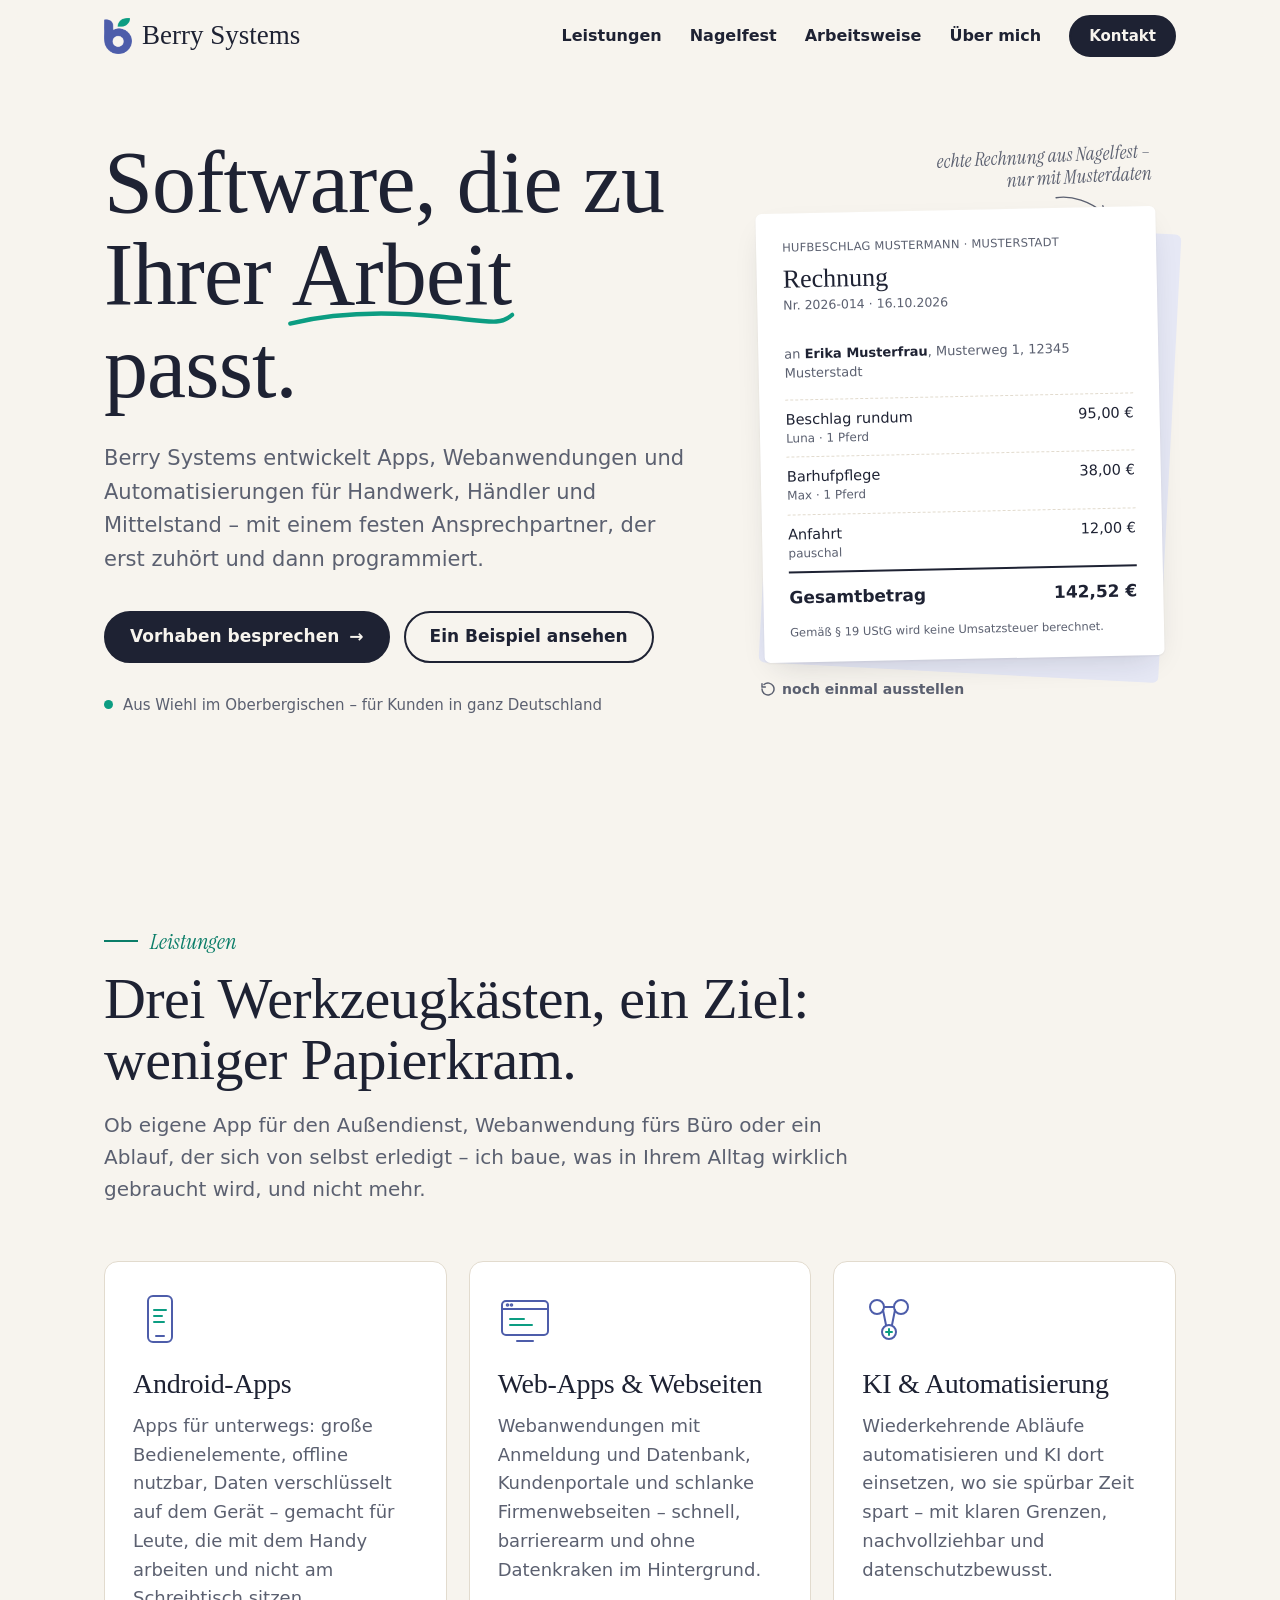
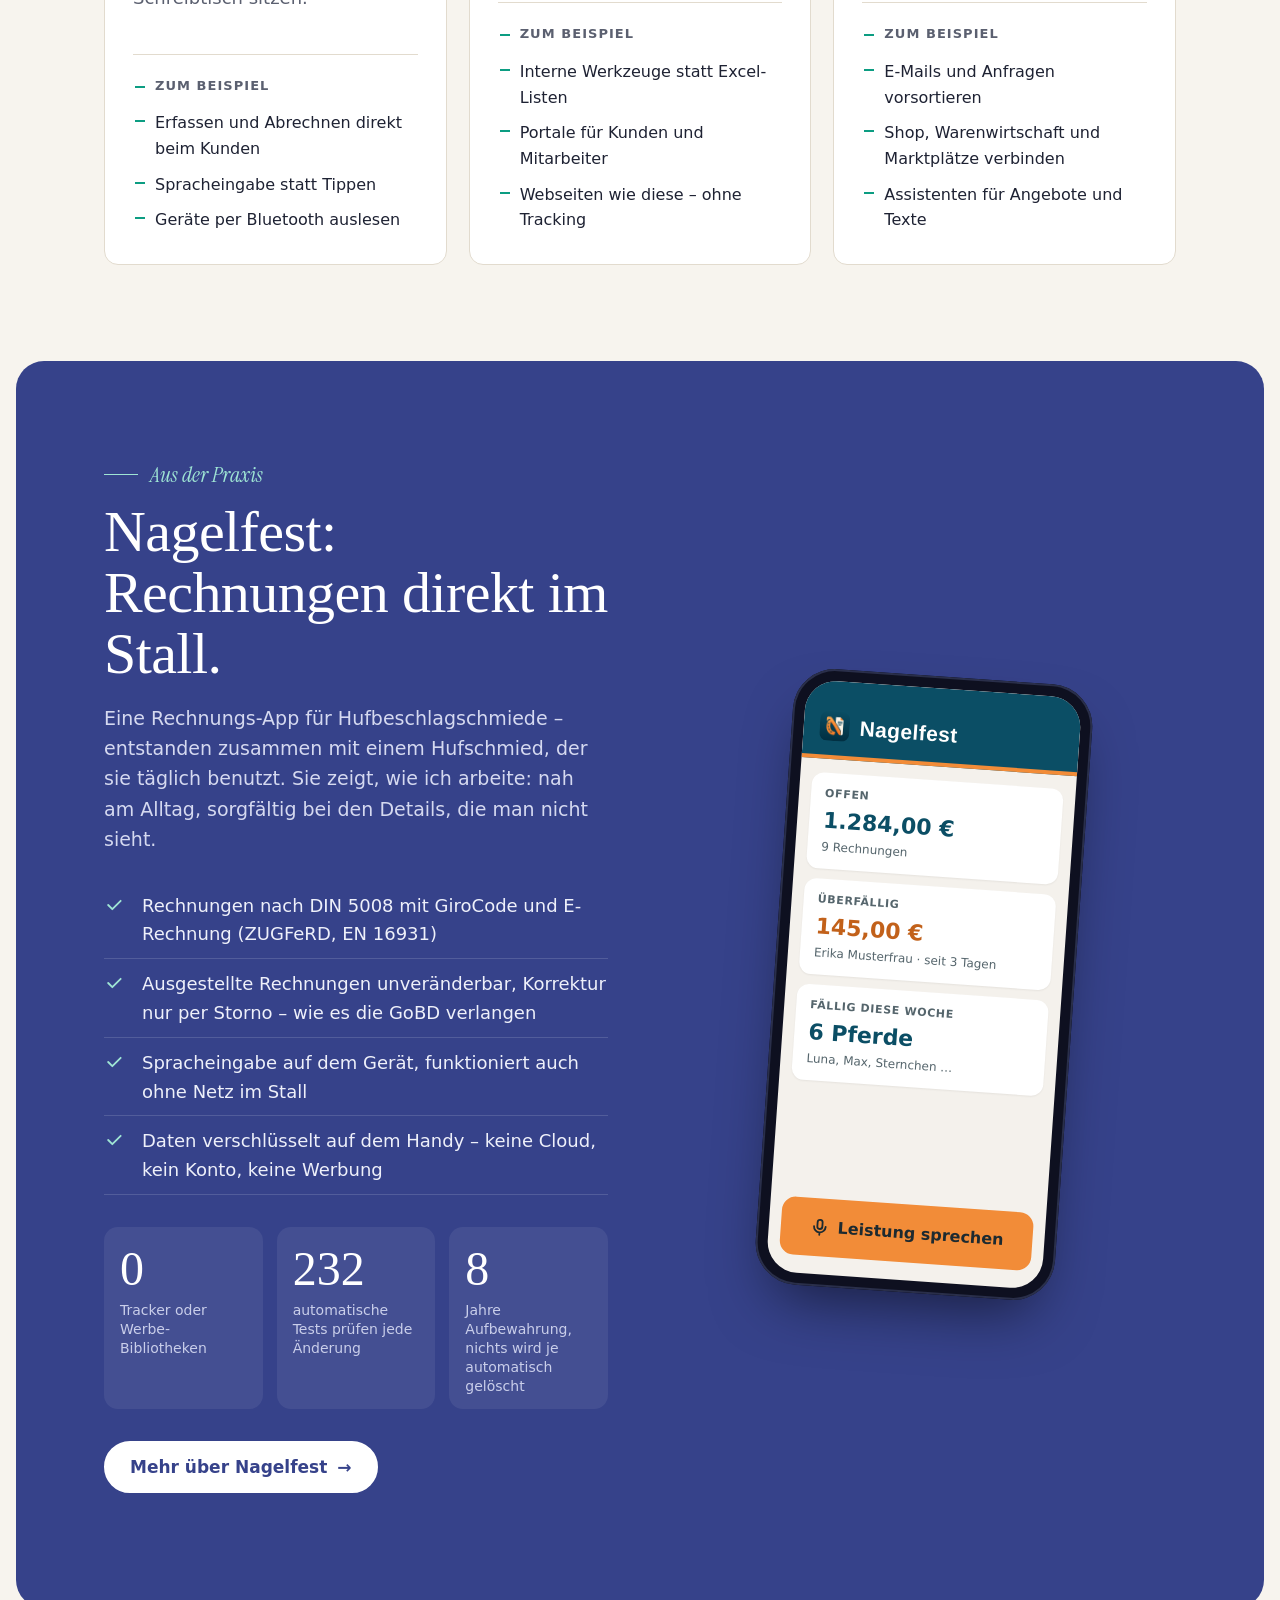
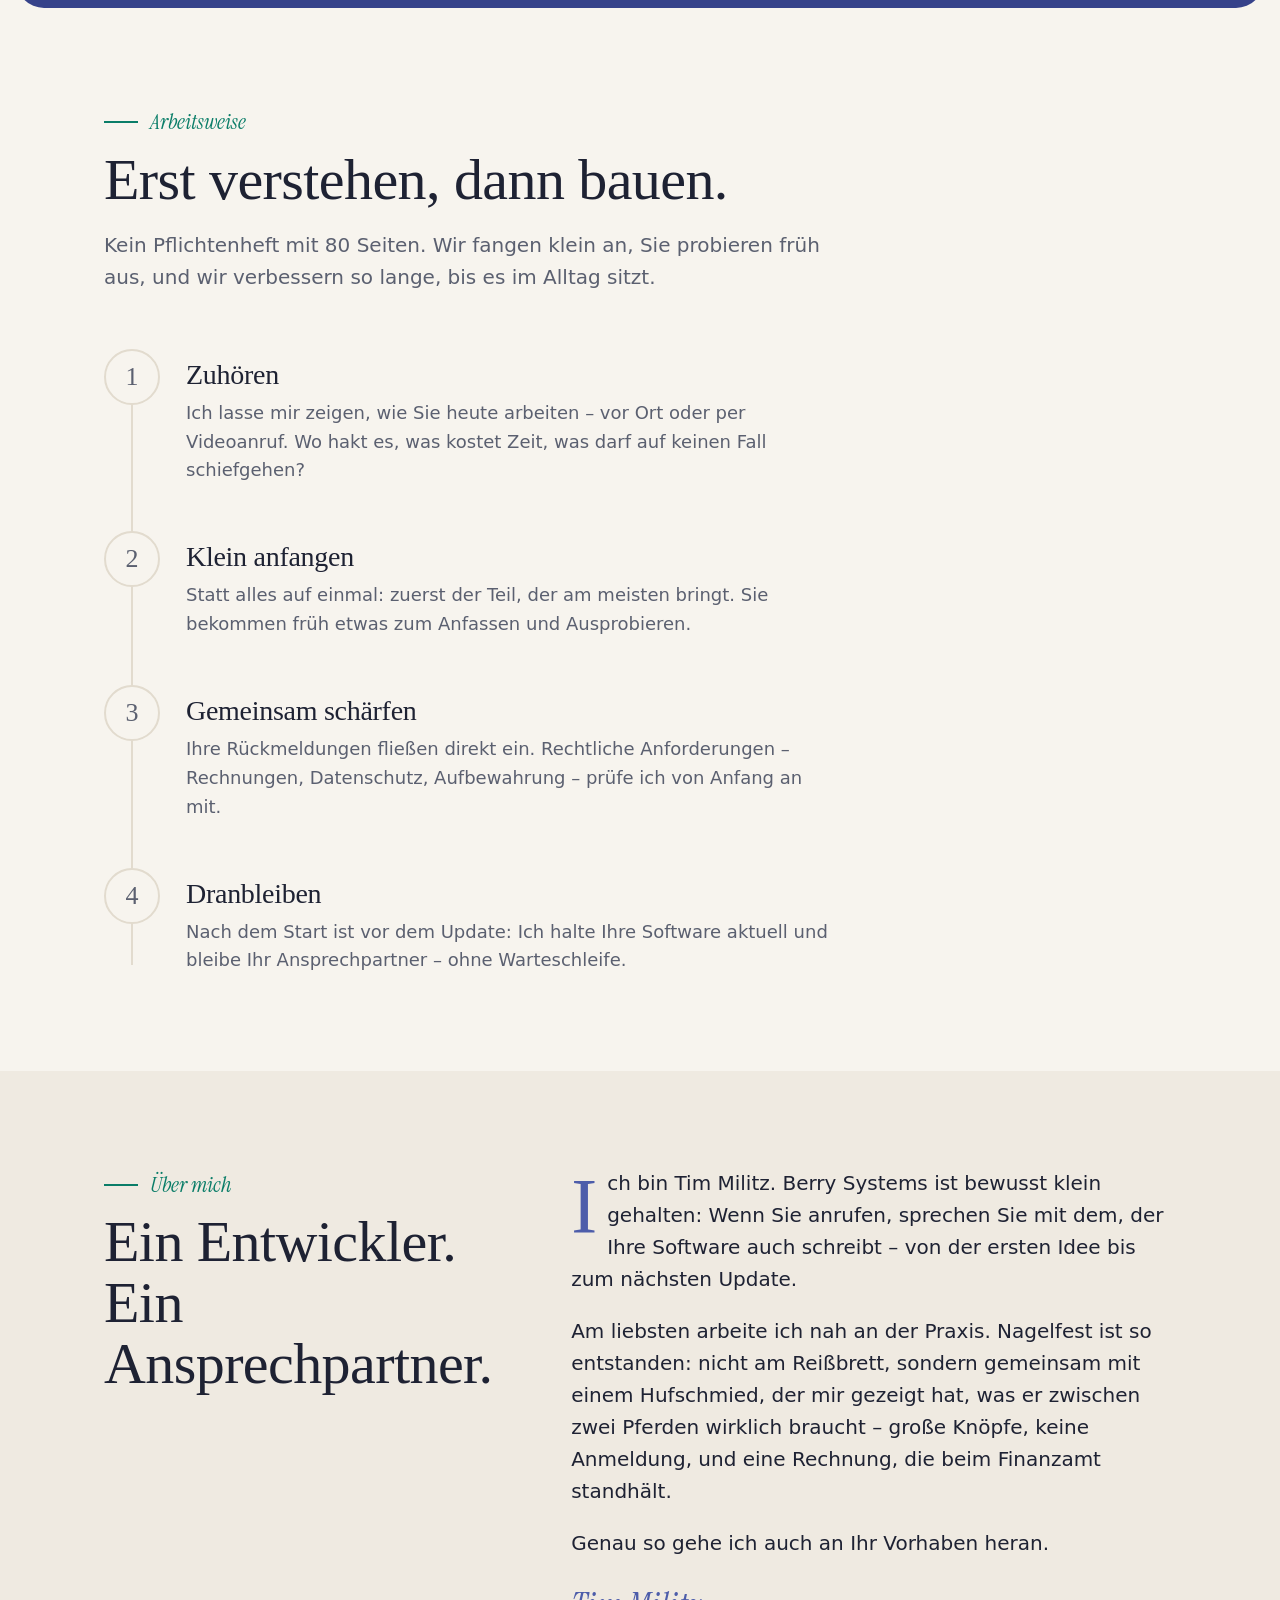
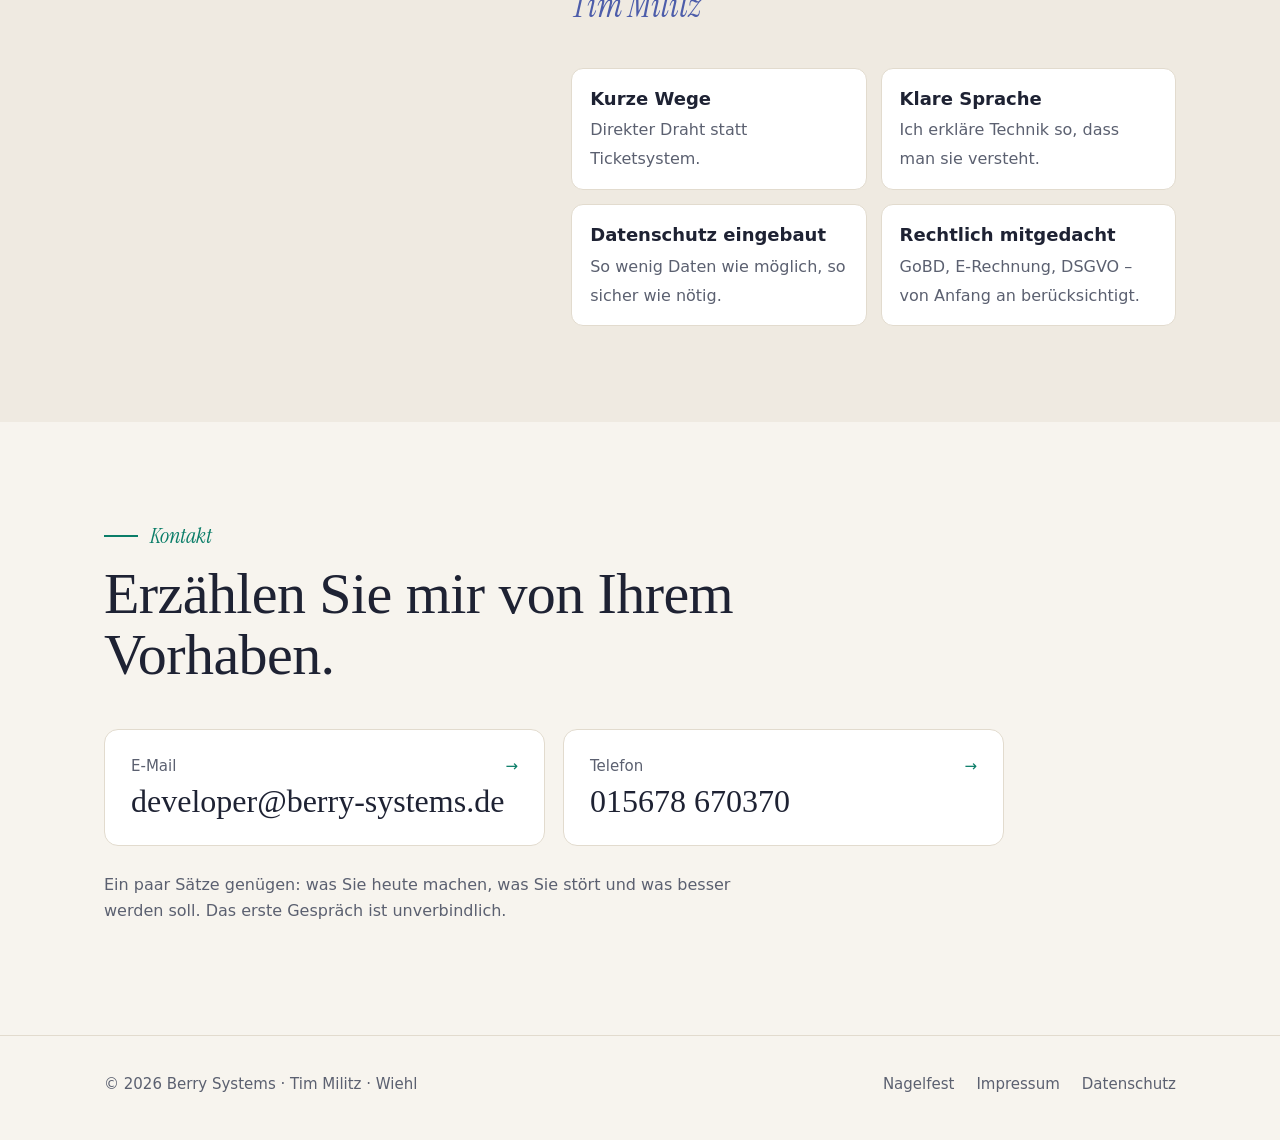
==== index.html @ e69ca5c5 "Webauftritt Berry Systems mit Nagelfest-Seite, Impressum und Datenschutz Co-Authored-By: Claude Opus" ====
<!doctype html>
<html lang="de" class="no-js">
<head>
<meta charset="utf-8">
<meta name="viewport" content="width=device-width, initial-scale=1">
<title>Berry Systems – Software, die zu Ihrer Arbeit passt</title>
<meta name="description" content="Berry Systems entwickelt Android-Apps, Webanwendungen und Automatisierungen für Handwerk, Händler und Mittelstand. Persönlich, praxisnah, aus Wiehl – deutschlandweit.">
<meta name="theme-color" content="#F7F4EE" media="(prefers-color-scheme: light)">
<meta name="theme-color" content="#14161F" media="(prefers-color-scheme: dark)">
<link rel="icon" href="img/berry-systems-logo.png">
<link rel="stylesheet" href="css/site.css">
<script>document.documentElement.classList.remove("no-js")</script>
</head>
<body>

<header class="site-head" id="top">
  <div class="wrap">
    <a class="brand" href="./" aria-label="Berry Systems – Startseite">
      <img src="img/berry-b-180.png" alt="" width="28" height="36">
      <span>Berry Systems</span>
    </a>
    <button class="menu-toggle" aria-expanded="false" aria-controls="menu" aria-label="Menü öffnen">
      <svg viewBox="0 0 24 24" fill="none" stroke="currentColor" stroke-width="2" stroke-linecap="round"><path d="M4 7h16M4 12h16M4 17h10"/></svg>
    </button>
    <nav class="menu" id="menu">
      <a href="#leistungen">Leistungen</a>
      <a href="#nagelfest">Nagelfest</a>
      <a href="#arbeitsweise">Arbeitsweise</a>
      <a href="#ueber-mich">Über mich</a>
      <a class="btn small" href="#kontakt">Kontakt</a>
    </nav>
  </div>
</header>

<main>

  <!-- Einstieg -->
  <section class="hero">
    <div class="wrap">
      <div>
        <h1>Software, die zu Ihrer
          <span class="scribble">Arbeit<svg viewBox="0 0 300 30" preserveAspectRatio="none" aria-hidden="true"><path d="M4 20 C 60 8, 130 6, 200 12 S 280 22, 296 10"/></svg></span>
          passt.</h1>
        <p class="lead">Berry Systems entwickelt Apps, Webanwendungen und Automatisierungen für Handwerk, Händler und
          Mittelstand – mit einem festen Ansprechpartner, der erst zuhört und dann programmiert.</p>
        <div class="actions">
          <a class="btn" href="#kontakt">Vorhaben besprechen <span class="arrow" aria-hidden="true">→</span></a>
          <a class="btn ghost" href="#nagelfest">Ein Beispiel ansehen</a>
        </div>
        <p class="where"><span class="dot" aria-hidden="true"></span>Aus Wiehl im Oberbergischen – für Kunden in ganz Deutschland</p>
      </div>

      <div class="paper-stack" aria-label="Beispiel: eine Rechnung aus der App Nagelfest mit Musterdaten">
        <div class="margin-note" aria-hidden="true">
          echte Rechnung aus Nagelfest – nur mit Musterdaten
          <svg viewBox="0 0 70 36"><path d="M4 6 C 22 4, 44 12, 60 28 M60 28 l-10 -1 M60 28 l-2 -10"/></svg>
        </div>
        <div class="stamp" id="stamp">ausgestellt</div>
        <div class="invoice" id="invoice">
          <div class="top">
            <div>
              <div class="from">HUFBESCHLAG MUSTERMANN · MUSTERSTADT</div>
              <div class="title" style="margin-top:10px">Rechnung</div>
              <div class="no">Nr. 2026-014 · 16.10.2026</div>
            </div>
            <svg class="qr" id="qr" viewBox="0 0 25 25" aria-hidden="true"></svg>
          </div>
          <div class="to">an <strong>Erika Musterfrau</strong>, Musterweg 1, 12345 Musterstadt</div>
          <div class="row pending"><span>Beschlag rundum<small>Luna · 1 Pferd</small></span><span>95,00 €</span></div>
          <div class="row pending"><span>Barhufpflege<small>Max · 1 Pferd</small></span><span>38,00 €</span></div>
          <div class="row pending"><span>Anfahrt<small>pauschal</small></span><span>12,00 €</span></div>
          <div class="sum"><span>Gesamtbetrag</span><span id="sum">0,00 €</span></div>
          <div class="note">Gemäß § 19 UStG wird keine Umsatzsteuer berechnet.</div>
        </div>
        <button class="replay" id="replay" type="button">
          <svg width="16" height="16" viewBox="0 0 24 24" fill="none" stroke="currentColor" stroke-width="2.2" stroke-linecap="round"><path d="M3 12a9 9 0 1 0 3-6.7M3 4v5h5"/></svg>
          noch einmal ausstellen
        </button>
      </div>
    </div>
  </section>

  <!-- Leistungen -->
  <section id="leistungen">
    <div class="wrap">
      <div class="section-head reveal">
        <div class="kicker">Leistungen</div>
        <h2>Drei Werkzeugkästen, ein Ziel: weniger Papierkram.</h2>
        <p>Ob eigene App für den Außendienst, Webanwendung fürs Büro oder ein Ablauf, der sich von selbst erledigt –
          ich baue, was in Ihrem Alltag wirklich gebraucht wird, und nicht mehr.</p>
      </div>

      <div class="services">
        <article class="service reveal">
          <svg class="ico" viewBox="0 0 54 54" aria-hidden="true">
            <rect x="15" y="4" width="24" height="46" rx="5"/><line x1="23" y1="44" x2="31" y2="44"/>
            <path class="accent" d="M21 18h12M21 24h8M21 30h10"/>
          </svg>
          <h3>Android-Apps</h3>
          <p>Apps für unterwegs: große Bedienelemente, offline nutzbar, Daten verschlüsselt auf dem Gerät –
            gemacht für Leute, die mit dem Handy arbeiten und nicht am Schreibtisch sitzen.</p>
          <ul>
            <li class="for">Zum Beispiel</li>
            <li>Erfassen und Abrechnen direkt beim Kunden</li>
            <li>Spracheingabe statt Tippen</li>
            <li>Geräte per Bluetooth auslesen</li>
          </ul>
        </article>

        <article class="service reveal d1">
          <svg class="ico" viewBox="0 0 54 54" aria-hidden="true">
            <rect x="4" y="9" width="46" height="34" rx="4"/><line x1="4" y1="17" x2="50" y2="17"/>
            <circle cx="9.5" cy="13" r=".8"/><circle cx="13.5" cy="13" r=".8"/>
            <path class="accent" d="M12 27h14M12 33h22"/><path d="M19 49h16"/>
          </svg>
          <h3>Web-Apps &amp; Webseiten</h3>
          <p>Webanwendungen mit Anmeldung und Datenbank, Kundenportale und schlanke Firmenwebseiten – schnell,
            barrierearm und ohne Datenkraken im Hintergrund.</p>
          <ul>
            <li class="for">Zum Beispiel</li>
            <li>Interne Werkzeuge statt Excel-Listen</li>
            <li>Portale für Kunden und Mitarbeiter</li>
            <li>Webseiten wie diese – ohne Tracking</li>
          </ul>
        </article>

        <article class="service reveal d2">
          <svg class="ico" viewBox="0 0 54 54" aria-hidden="true">
            <circle cx="15" cy="15" r="7"/><circle cx="39" cy="15" r="7"/><circle cx="27" cy="40" r="7"/>
            <path d="M21 18l3 15M33 18l-3 15M22 15h10"/>
            <path class="accent" d="M24 40h6M27 37v6"/>
          </svg>
          <h3>KI &amp; Automatisierung</h3>
          <p>Wiederkehrende Abläufe automatisieren und KI dort einsetzen, wo sie spürbar Zeit spart – mit klaren
            Grenzen, nachvollziehbar und datenschutzbewusst.</p>
          <ul>
            <li class="for">Zum Beispiel</li>
            <li>E-Mails und Anfragen vorsortieren</li>
            <li>Shop, Warenwirtschaft und Marktplätze verbinden</li>
            <li>Assistenten für Angebote und Texte</li>
          </ul>
        </article>
      </div>
    </div>
  </section>

  <!-- Referenz -->
  <section class="reference" id="nagelfest">
    <div class="wrap">
      <div class="reveal">
        <div class="kicker">Aus der Praxis</div>
        <h2>Nagelfest: Rechnungen direkt im Stall.</h2>
        <p>Eine Rechnungs-App für Hufbeschlagschmiede – entstanden zusammen mit einem Hufschmied, der sie täglich
          benutzt. Sie zeigt, wie ich arbeite: nah am Alltag, sorgfältig bei den Details, die man nicht sieht.</p>
        <ul class="facts">
          <li><svg viewBox="0 0 24 24"><path d="M5 12l5 5L20 7"/></svg><span>Rechnungen nach DIN 5008 mit GiroCode und E-Rechnung (ZUGFeRD, EN 16931)</span></li>
          <li><svg viewBox="0 0 24 24"><path d="M5 12l5 5L20 7"/></svg><span>Ausgestellte Rechnungen unveränderbar, Korrektur nur per Storno – wie es die GoBD verlangen</span></li>
          <li><svg viewBox="0 0 24 24"><path d="M5 12l5 5L20 7"/></svg><span>Spracheingabe auf dem Gerät, funktioniert auch ohne Netz im Stall</span></li>
          <li><svg viewBox="0 0 24 24"><path d="M5 12l5 5L20 7"/></svg><span>Daten verschlüsselt auf dem Handy – keine Cloud, kein Konto, keine Werbung</span></li>
        </ul>
        <div class="numbers">
          <div><b data-count="0">0</b><span>Tracker oder Werbe-Bibliotheken</span></div>
          <div><b data-count="238">238</b><span>automatische Tests prüfen jede Änderung</span></div>
          <div><b data-count="8">8</b><span>Jahre Aufbewahrung, nichts wird je automatisch gelöscht</span></div>
        </div>
        <p style="margin-top:32px"><a class="btn" href="nagelfest/">Mehr über Nagelfest <span class="arrow" aria-hidden="true">→</span></a></p>
      </div>

      <div class="reveal d2" aria-hidden="true">
        <div class="phone">
          <div class="screen">
            <div class="appbar"><img src="img/nagelfest-icon.png" alt=""><b>Nagelfest</b></div>
            <div class="tiles">
              <div class="tile"><div class="lbl">Offen</div><div class="val">1.284,00 €</div><div class="sub">9 Rechnungen</div></div>
              <div class="tile warn"><div class="lbl">Überfällig</div><div class="val">145,00 €</div><div class="sub">Erika Musterfrau · seit 3 Tagen</div></div>
              <div class="tile"><div class="lbl">Fällig diese Woche</div><div class="val">6 Pferde</div><div class="sub">Luna, Max, Sternchen …</div></div>
            </div>
            <div class="big"><svg viewBox="0 0 24 24"><rect x="9" y="3" width="6" height="11" rx="3"/><path d="M5 11a7 7 0 0 0 14 0M12 18v3"/></svg>Leistung sprechen</div>
          </div>
        </div>
      </div>
    </div>
  </section>

  <!-- Arbeitsweise -->
  <section id="arbeitsweise">
    <div class="wrap">
      <div class="section-head reveal">
        <div class="kicker">Arbeitsweise</div>
        <h2>Erst verstehen, dann bauen.</h2>
        <p>Kein Pflichtenheft mit 80 Seiten. Wir fangen klein an, Sie probieren früh aus, und wir verbessern so lange,
          bis es im Alltag sitzt.</p>
      </div>
      <div class="steps" id="steps">
        <div class="line"><i></i></div>
        <div class="step reveal"><div class="num">1</div><div><h3>Zuhören</h3><p>Ich lasse mir zeigen, wie Sie heute arbeiten – vor Ort oder per Videoanruf. Wo hakt es, was kostet Zeit, was darf auf keinen Fall schiefgehen?</p></div></div>
        <div class="step reveal"><div class="num">2</div><div><h3>Klein anfangen</h3><p>Statt alles auf einmal: zuerst der Teil, der am meisten bringt. Sie bekommen früh etwas zum Anfassen und Ausprobieren.</p></div></div>
        <div class="step reveal"><div class="num">3</div><div><h3>Gemeinsam schärfen</h3><p>Ihre Rückmeldungen fließen direkt ein. Rechtliche Anforderungen – Rechnungen, Datenschutz, Aufbewahrung – prüfe ich von Anfang an mit.</p></div></div>
        <div class="step reveal"><div class="num">4</div><div><h3>Dranbleiben</h3><p>Nach dem Start ist vor dem Update: Ich halte Ihre Software aktuell und bleibe Ihr Ansprechpartner – ohne Warteschleife.</p></div></div>
      </div>
    </div>
  </section>

  <!-- Über mich -->
  <section class="about" id="ueber-mich">
    <div class="wrap">
      <div class="reveal">
        <div class="kicker">Über mich</div>
        <h2>Ein Entwickler. Ein Ansprechpartner.</h2>
      </div>
      <div class="story reveal d1">
        <p>Ich bin Tim Militz. Berry Systems ist bewusst klein gehalten: Wenn Sie anrufen, sprechen Sie mit dem, der
          Ihre Software auch schreibt – von der ersten Idee bis zum nächsten Update.</p>
        <p>Am liebsten arbeite ich nah an der Praxis. Nagelfest ist so entstanden: nicht am Reißbrett, sondern
          gemeinsam mit einem Hufschmied, der mir gezeigt hat, was er zwischen zwei Pferden wirklich braucht – große
          Knöpfe, keine Anmeldung, und eine Rechnung, die beim Finanzamt standhält.</p>
        <p>Genau so gehe ich auch an Ihr Vorhaben heran.</p>
        <div class="signature">Tim Militz</div>
        <ul class="values">
          <li><b>Kurze Wege</b><span>Direkter Draht statt Ticketsystem.</span></li>
          <li><b>Klare Sprache</b><span>Ich erkläre Technik so, dass man sie versteht.</span></li>
          <li><b>Datenschutz eingebaut</b><span>So wenig Daten wie möglich, so sicher wie nötig.</span></li>
          <li><b>Rechtlich mitgedacht</b><span>GoBD, E-Rechnung, DSGVO – von Anfang an berücksichtigt.</span></li>
        </ul>
      </div>
    </div>
  </section>

  <!-- Kontakt -->
  <section class="contact" id="kontakt">
    <div class="wrap">
      <div class="reveal">
        <div class="kicker">Kontakt</div>
        <h2>Erzählen Sie mir von Ihrem Vorhaben.</h2>
      </div>
      <div class="ways">
        <a class="way reveal" href="mailto:developer@berry-systems.de?subject=Anfrage%20%C3%BCber%20berry-systems.de">
          <small>E-Mail <span class="go" aria-hidden="true">→</span></small>
          <strong>developer@berry-systems.de</strong>
        </a>
        <a class="way reveal d1" href="tel:+4915678670370">
          <small>Telefon <span class="go" aria-hidden="true">→</span></small>
          <strong>015678 670370</strong>
        </a>
      </div>
      <p class="fine reveal">Ein paar Sätze genügen: was Sie heute machen, was Sie stört und was besser werden soll.
        Das erste Gespräch ist unverbindlich.</p>
    </div>
  </section>

</main>

<footer class="site-foot">
  <div class="wrap">
    <span>© <span id="year">2026</span> Berry Systems · Tim Militz · Wiehl</span>
    <nav>
      <a href="nagelfest/">Nagelfest</a>
      <a href="impressum.html">Impressum</a>
      <a href="datenschutz.html">Datenschutz</a>
    </nav>
  </div>
</footer>

<script src="js/site.js"></script>
</body>
</html>
---- css/site.css ----
/* Berry Systems – Webauftritt. Alles lokal: keine externen Schriften, Skripte oder Tracker.
   Schriften: Instrument Serif und Barlow, beide SIL Open Font License 1.1 (fonts/*OFL.txt). */

@font-face { font-family: "Instrument Serif"; src: url("../fonts/is-InstrumentSerif-Regular.ttf") format("truetype"); font-weight: 400; font-style: normal; font-display: swap; }
@font-face { font-family: "Instrument Serif"; src: url("../fonts/is-InstrumentSerif-Italic.ttf") format("truetype"); font-weight: 400; font-style: italic; font-display: swap; }
@font-face { font-family: "Barlow"; src: url("../fonts/barlow_regular.ttf") format("truetype"); font-weight: 400; font-display: swap; }
@font-face { font-family: "Barlow"; src: url("../fonts/barlow_semibold.ttf") format("truetype"); font-weight: 600; font-display: swap; }

:root {
  --paper: #F7F4EE;
  --paper-2: #EFEAE1;
  --card: #FFFFFF;
  --ink: #1E2233;
  --muted: #5B6070;
  --line: #E2DBCE;
  --berry: #4D5DAA;
  --berry-deep: #36428A;
  --berry-soft: #E6E8F5;
  --leaf: #0C9D82;
  --leaf-ink: #0A7D68;
  --on-berry: #FFFFFF;
  --shadow: 0 1px 2px rgba(30, 34, 51, .06), 0 12px 32px -12px rgba(30, 34, 51, .18);
  --radius: 14px;
  --serif: "Instrument Serif", Georgia, "Times New Roman", serif;
  --sans: "Barlow", system-ui, -apple-system, "Segoe UI", sans-serif;
  color-scheme: light;
}
@media (prefers-color-scheme: dark) {
  :root {
    --paper: #14161F;
    --paper-2: #191C27;
    --card: #1E2130;
    --ink: #ECE9E2;
    --muted: #A3A7B5;
    --line: #2D3142;
    --berry: #8E9BE0;
    --berry-deep: #2E3878;
    --berry-soft: #262B45;
    --leaf: #3CC9A9;
    --leaf-ink: #3CC9A9;
    --on-berry: #FFFFFF;
    --shadow: 0 1px 2px rgba(0, 0, 0, .3), 0 16px 36px -14px rgba(0, 0, 0, .6);
    color-scheme: dark;
  }
}

*, *::before, *::after { box-sizing: border-box; }
html { -webkit-text-size-adjust: 100%; scroll-behavior: smooth; scroll-padding-top: 84px; }
body {
  margin: 0;
  background: var(--paper);
  color: var(--ink);
  font: 400 18px/1.6 var(--sans);
  overflow-x: hidden;
}
img { max-width: 100%; height: auto; display: block; }
a { color: var(--berry); text-underline-offset: 3px; text-decoration-thickness: 1px; }
a:hover { color: var(--leaf-ink); }
:focus-visible { outline: 3px solid var(--leaf); outline-offset: 3px; border-radius: 4px; }
::selection { background: var(--leaf); color: #fff; }

.wrap { width: 100%; max-width: 1120px; margin: 0 auto; padding: 0 24px; }
@media (max-width: 600px) { .wrap { padding: 0 16px; } }

h1, h2, h3 { font-family: var(--serif); font-weight: 400; line-height: 1.05; letter-spacing: -.01em; margin: 0; }
h1 { font-size: clamp(46px, 7.4vw, 88px); }
h2 { font-size: clamp(36px, 4.8vw, 58px); }
h3 { font-size: 28px; line-height: 1.15; }
em, .it { font-family: var(--serif); font-style: italic; font-weight: 400; }
p { margin: 0 0 1em; }

/* ---------- Kopfzeile ---------- */
.site-head {
  position: sticky; top: 0; z-index: 20;
  background: color-mix(in srgb, var(--paper) 86%, transparent);
  backdrop-filter: saturate(1.4) blur(10px);
  -webkit-backdrop-filter: saturate(1.4) blur(10px);
  border-bottom: 1px solid transparent;
  transition: border-color .3s, background .3s;
}
.site-head.scrolled { border-bottom-color: var(--line); }
.site-head .wrap { display: flex; align-items: center; gap: 24px; height: 72px; }
.brand { display: flex; align-items: center; gap: 10px; text-decoration: none; color: var(--ink); }
.brand img { width: 28px; height: auto; }
.brand .leaf-sway { transform-origin: 60% 30%; }
.brand span { font-family: var(--serif); font-size: 27px; line-height: 1; }
.brand:hover { color: var(--ink); }
.brand:hover img { animation: nod .7s ease; }
@keyframes nod { 30% { transform: rotate(-7deg); } 65% { transform: rotate(4deg); } }

.menu { margin-left: auto; display: flex; align-items: center; gap: 28px; }
.menu a { color: var(--ink); text-decoration: none; font-weight: 600; font-size: 16px; position: relative; }
.menu a:not(.btn)::after {
  content: ""; position: absolute; left: 0; right: 0; bottom: -4px; height: 2px;
  background: var(--leaf); transform: scaleX(0); transform-origin: left; transition: transform .25s ease;
}
.menu a:not(.btn):hover::after, .menu a[aria-current="page"]::after { transform: scaleX(1); }
.menu a.btn { color: var(--paper); }
.menu a.btn:hover { color: #fff; }
.menu-toggle { display: none; margin-left: auto; background: none; border: 0; color: var(--ink); width: 48px; height: 48px; cursor: pointer; }
.menu-toggle svg { width: 28px; height: 28px; }
@media (max-width: 860px) {
  .menu-toggle { display: grid; place-items: center; }
  .menu {
    position: fixed; inset: 72px 0 auto 0; flex-direction: column; align-items: stretch; gap: 0;
    background: var(--paper); border-bottom: 1px solid var(--line); padding: 8px 16px 20px;
    transform: translateY(-12px); opacity: 0; pointer-events: none; transition: opacity .2s, transform .2s;
  }
  .menu.open { transform: none; opacity: 1; pointer-events: auto; }
  .menu a { padding: 14px 4px; font-size: 19px; border-bottom: 1px solid var(--line); }
  .menu a.btn { margin-top: 14px; text-align: center; border-bottom: 0; }
  .menu a:not(.btn)::after { display: none; }
}

/* ---------- Knöpfe ---------- */
.btn {
  display: inline-flex; align-items: center; justify-content: center; gap: 10px;
  min-height: 52px; padding: 0 24px; border-radius: 999px;
  background: var(--ink); color: var(--paper); text-decoration: none; font-weight: 600; font-size: 17px;
  border: 2px solid var(--ink);
  transition: transform .15s ease, background .2s, color .2s, border-color .2s;
}
.btn:hover { background: var(--leaf); border-color: var(--leaf); color: #fff; transform: translateY(-2px); }
.btn:active { transform: translateY(0); }
.btn.ghost { background: transparent; color: var(--ink); }
.btn.ghost:hover { background: var(--ink); color: var(--paper); border-color: var(--ink); }
.btn.small { min-height: 42px; padding: 0 18px; font-size: 15px; }
.btn .arrow { transition: transform .2s ease; }
.btn:hover .arrow { transform: translateX(4px); }

/* ---------- Hero ---------- */
.hero { padding: 64px 0 96px; position: relative; }
.hero .wrap { display: grid; grid-template-columns: 1.15fr .85fr; gap: 56px; align-items: center; }
.hero h1 .scribble { position: relative; display: inline-block; white-space: nowrap; }
.hero h1 .scribble svg { position: absolute; left: -2%; bottom: -.12em; width: 104%; height: .3em; overflow: visible; }
.hero h1 .scribble path { fill: none; stroke: var(--leaf); stroke-width: 5; stroke-linecap: round; stroke-dasharray: 420; stroke-dashoffset: 420; animation: draw 1.1s .5s cubic-bezier(.6, .1, .3, 1) forwards; }
@keyframes draw { to { stroke-dashoffset: 0; } }
.hero .lead { font-size: 21px; color: var(--muted); max-width: 34em; margin: 28px 0 34px; }
.hero .actions { display: flex; flex-wrap: wrap; gap: 14px; }
.hero .where { margin-top: 30px; font-size: 15px; color: var(--muted); display: flex; align-items: center; gap: 10px; }
.hero .where .dot { width: 9px; height: 9px; border-radius: 50%; background: var(--leaf); box-shadow: 0 0 0 0 var(--leaf); animation: pulse 2.6s infinite; }
@keyframes pulse { 0% { box-shadow: 0 0 0 0 color-mix(in srgb, var(--leaf) 55%, transparent); } 70% { box-shadow: 0 0 0 10px transparent; } 100% { box-shadow: 0 0 0 0 transparent; } }
@media (max-width: 900px) {
  .hero { padding: 36px 0 64px; }
  .hero .wrap { grid-template-columns: 1fr; gap: 48px; }
}

/* Beispielrechnung (Animation im Hero) */
.paper-stack { position: relative; justify-self: center; width: min(400px, 100%); }
.paper-stack::before {
  content: ""; position: absolute; inset: 14px -10px -14px 10px; border-radius: 6px;
  background: var(--berry-soft); transform: rotate(3deg); z-index: 0;
}
.invoice {
  position: relative; z-index: 1;
  background: var(--card); border-radius: 6px; box-shadow: var(--shadow);
  padding: 26px 26px 22px; font-size: 14.5px; line-height: 1.45;
  transform: rotate(-1.2deg);
  transition: transform .4s cubic-bezier(.2, .8, .2, 1);
}
.paper-stack:hover .invoice { transform: rotate(0deg) translateY(-4px); }
.invoice .top { display: flex; justify-content: space-between; align-items: flex-start; gap: 12px; margin-bottom: 18px; }
.invoice .from { font-size: 11.5px; color: var(--muted); letter-spacing: .02em; }
.invoice .title { font-family: var(--serif); font-size: 26px; line-height: 1; }
.invoice .no { font-size: 12.5px; color: var(--muted); margin-top: 4px; font-variant-numeric: tabular-nums; }
.invoice .to { font-size: 13px; margin-bottom: 16px; color: var(--muted); }
.invoice .to strong { color: var(--ink); font-weight: 600; }
.invoice .row { display: grid; grid-template-columns: 1fr auto; gap: 12px; padding: 9px 0; border-top: 1px dashed var(--line); font-variant-numeric: tabular-nums; }
.invoice .row small { display: block; color: var(--muted); font-size: 12px; }
.invoice .sum { display: grid; grid-template-columns: 1fr auto; padding: 12px 0 4px; border-top: 2px solid var(--ink); font-weight: 600; font-size: 17px; font-variant-numeric: tabular-nums; }
.invoice .note { font-size: 11.5px; color: var(--muted); margin-top: 10px; }
.invoice .qr { flex: none; width: 58px; height: 58px; margin-top: 30px; opacity: 0; transform: scale(.85); transition: opacity .5s, transform .5s; }
.invoice.qr-on .qr { transform: none; }
.invoice.qr-on .qr { opacity: 1; }
.invoice .qr rect { fill: var(--ink); }
.stamp {
  position: absolute; right: 18px; bottom: -14px; z-index: 2;
  border: 3px solid var(--leaf); color: var(--leaf); border-radius: 8px;
  padding: 6px 12px 4px; font-family: var(--serif); font-size: 24px; line-height: 1; letter-spacing: .02em;
  background: color-mix(in srgb, var(--card) 80%, transparent);
  transform: rotate(-11deg) scale(1.8); opacity: 0;
}
.stamp.on { animation: stamp .45s cubic-bezier(.3, 1.6, .5, 1) forwards; }
@keyframes stamp { to { transform: rotate(-11deg) scale(1); opacity: 1; } }
.invoice .row.pending { opacity: 0; transform: translateY(6px); }
.invoice .row { transition: opacity .35s ease, transform .35s ease; }
.replay { position: absolute; left: 0; bottom: -46px; background: none; border: 0; color: var(--muted); font: 600 14px var(--sans); cursor: pointer; display: flex; gap: 6px; align-items: center; padding: 8px 0; }
.replay:hover { color: var(--leaf-ink); }
.margin-note {
  position: absolute; right: 8px; top: -64px; width: 230px; text-align: right; transform: rotate(-3deg);
  font-family: var(--serif); font-style: italic; font-size: 19px; line-height: 1.15; color: var(--muted);
}
.margin-note svg { width: 60px; height: 34px; margin: 2px 40px 0 auto; display: block; stroke: var(--muted); fill: none; stroke-width: 1.6; stroke-linecap: round; }
@media (max-width: 900px) { .margin-note { display: none; } }

/* ---------- Abschnitte ---------- */
section { padding: 96px 0; }
@media (max-width: 700px) { section { padding: 68px 0; } }
.kicker { font-family: var(--serif); font-style: italic; font-size: 22px; color: var(--leaf-ink); margin-bottom: 10px; display: flex; align-items: center; gap: 12px; }
.kicker::before { content: ""; width: 34px; height: 1.5px; background: currentColor; }
.section-head { max-width: 760px; margin-bottom: 56px; }
.section-head p { color: var(--muted); font-size: 20px; margin-top: 18px; }

/* Leistungen */
.services { display: grid; grid-template-columns: repeat(3, 1fr); gap: 22px; }
@media (max-width: 960px) { .services { grid-template-columns: 1fr; } }
.service {
  background: var(--card); border: 1px solid var(--line); border-radius: var(--radius); padding: 30px 28px 26px;
  transition: transform .3s cubic-bezier(.2, .8, .2, 1), box-shadow .3s, border-color .3s;
  display: flex; flex-direction: column;
}
.service:hover { transform: translateY(-5px); box-shadow: var(--shadow); border-color: transparent; }
.service .ico { width: 54px; height: 54px; margin-bottom: 22px; }
.service .ico path, .service .ico rect, .service .ico circle, .service .ico line { fill: none; stroke: var(--berry); stroke-width: 2; stroke-linecap: round; stroke-linejoin: round; }
.service .ico .accent { stroke: var(--leaf); }
.service h3 { margin-bottom: 12px; }
.service p { color: var(--muted); }
.service ul { list-style: none; padding: 0; margin: auto 0 0; border-top: 1px solid var(--line); padding-top: 16px; font-size: 16px; }
.service li { padding: 5px 0 5px 22px; position: relative; }
.service li::before { content: ""; position: absolute; left: 2px; top: 15px; width: 10px; height: 2px; background: var(--leaf); }
.service .for { font-size: 13px; text-transform: uppercase; letter-spacing: .08em; color: var(--muted); font-weight: 600; margin-bottom: 4px; }

/* Referenz Nagelfest */
.reference { background: var(--berry-deep); color: #fff; border-radius: 28px; margin: 0 16px; overflow: hidden; position: relative; }
@media (prefers-color-scheme: dark) { .reference { background: #232A55; } }
.reference .wrap { display: grid; grid-template-columns: 1fr 1fr; gap: 64px; align-items: center; }
@media (max-width: 900px) { .reference .wrap { grid-template-columns: 1fr; gap: 40px; } .reference { margin: 0 8px; border-radius: 20px; } }
.reference .kicker { color: #9FE5D4; }
.reference h2 { color: #fff; margin-bottom: 18px; }
.reference p { color: #D5D9F0; font-size: 19px; }
.reference a.btn { background: #fff; color: var(--berry-deep); border-color: #fff; }
.reference a.btn:hover { background: #9FE5D4; border-color: #9FE5D4; color: #11173A; }
.facts { list-style: none; padding: 0; margin: 28px 0 32px; display: grid; gap: 2px; }
.facts li { display: grid; grid-template-columns: 28px 1fr; gap: 10px; padding: 9px 0; border-bottom: 1px solid rgba(255, 255, 255, .14); color: #EEF0FA; }
.facts li svg { width: 20px; height: 20px; margin-top: 3px; stroke: #9FE5D4; fill: none; stroke-width: 2.2; stroke-linecap: round; stroke-linejoin: round; }
.numbers { display: grid; grid-template-columns: repeat(3, 1fr); gap: 14px; }
.numbers div { background: rgba(255, 255, 255, .07); border-radius: 14px; padding: 18px 16px 14px; }
.numbers b { display: block; font-family: var(--serif); font-weight: 400; font-size: 48px; line-height: 1; color: #fff; font-variant-numeric: tabular-nums; }
.numbers span { font-size: 14px; color: #C9CEEA; line-height: 1.35; display: block; margin-top: 8px; }
@media (max-width: 480px) { .numbers { grid-template-columns: 1fr 1fr; } .numbers div:last-child { grid-column: span 2; } }

/* Handyrahmen (neutral) */
.phone {
  width: min(300px, 78vw); aspect-ratio: 9 / 18.5; margin: 0 auto; border-radius: 42px; padding: 12px;
  background: #0E1020; box-shadow: 0 30px 60px -20px rgba(0, 0, 0, .55), inset 0 0 0 2px #2A2F4A;
  transform: rotate(4deg); transition: transform .5s cubic-bezier(.2, .8, .2, 1);
}
.reference:hover .phone { transform: rotate(1deg) translateY(-6px); }
.phone .screen { width: 100%; height: 100%; border-radius: 31px; overflow: hidden; background: #F4F1EC; color: #1D2A30; display: flex; flex-direction: column; font-size: 13px; }
.phone .appbar { background: #0B4E65; color: #fff; padding: 30px 16px 14px; display: flex; align-items: center; gap: 10px; border-bottom: 4px solid #F28C38; }
.phone .appbar img { width: 30px; height: 30px; border-radius: 8px; }
.phone .appbar b { font: 700 21px/1 "Barlow", sans-serif; letter-spacing: .02em; }
.phone .tiles { padding: 14px 12px; display: grid; gap: 10px; }
.phone .tile { background: #fff; border-radius: 12px; padding: 12px 14px; box-shadow: 0 1px 2px rgba(0, 0, 0, .06); }
.phone .tile .lbl { font-size: 11px; text-transform: uppercase; letter-spacing: .06em; color: #55656C; font-weight: 600; }
.phone .tile .val { font-size: 22px; font-weight: 600; color: #0B4E65; font-variant-numeric: tabular-nums; }
.phone .tile.warn .val { color: #C2611A; }
.phone .tile .sub { color: #55656C; font-size: 12px; }
.phone .big { margin: auto 12px 18px; background: #F28C38; color: #1D2A30; border-radius: 14px; text-align: center; font-weight: 600; font-size: 16px; padding: 16px; display: flex; align-items: center; justify-content: center; gap: 8px; }
.phone .big svg { width: 20px; height: 20px; stroke: currentColor; fill: none; stroke-width: 2.2; stroke-linecap: round; }

/* Arbeitsweise */
.steps { position: relative; display: grid; gap: 0; max-width: 820px; }
.steps .line { position: absolute; left: 27px; top: 10px; bottom: 10px; width: 2px; background: var(--line); }
.steps .line i { position: absolute; inset: 0 0 auto 0; height: 0; background: var(--leaf); transition: height .1s linear; }
.step { display: grid; grid-template-columns: 56px 1fr; gap: 26px; padding: 0 0 46px; position: relative; }
.step:last-child { padding-bottom: 0; }
.step .num {
  width: 56px; height: 56px; border-radius: 50%; display: grid; place-items: center;
  background: var(--paper); border: 2px solid var(--line); font-family: var(--serif); font-size: 26px; color: var(--muted);
  transition: border-color .4s, color .4s, background .4s; position: relative; z-index: 1;
}
.step.lit .num { border-color: var(--leaf); color: var(--leaf-ink); background: var(--card); }
.step h3 { margin: 10px 0 8px; }
.step p { color: var(--muted); max-width: 36em; margin: 0; }

/* Über mich */
.about { background: var(--paper-2); }
.about .wrap { display: grid; grid-template-columns: .8fr 1.2fr; gap: 64px; align-items: start; }
@media (max-width: 900px) { .about .wrap { grid-template-columns: 1fr; gap: 28px; } }
.about .story p { font-size: 20px; }
.about .story p:first-of-type::first-letter { font-family: var(--serif); float: left; font-size: 78px; line-height: .8; padding: 8px 10px 0 0; color: var(--berry); }
.signature { font-family: var(--serif); font-style: italic; font-size: 34px; color: var(--berry); margin-top: 6px; }
.values { list-style: none; padding: 0; margin: 34px 0 0; display: grid; grid-template-columns: 1fr 1fr; gap: 14px; }
@media (max-width: 560px) { .values { grid-template-columns: 1fr; } }
.values li { background: var(--card); border-radius: 12px; padding: 16px 18px; border: 1px solid var(--line); }
.values b { display: block; font-weight: 600; margin-bottom: 2px; }
.values span { color: var(--muted); font-size: 16px; }

/* Kontakt */
.contact { text-align: left; }
.contact h2 { max-width: 13em; }
.contact .ways { display: grid; grid-template-columns: 1fr 1fr; gap: 18px; margin-top: 44px; max-width: 900px; }
@media (max-width: 720px) { .contact .ways { grid-template-columns: 1fr; } }
.way {
  display: block; background: var(--card); border: 1px solid var(--line); border-radius: var(--radius);
  padding: 24px 26px; text-decoration: none; color: var(--ink); transition: transform .25s, box-shadow .25s, border-color .25s;
}
.way:hover { transform: translateY(-4px); box-shadow: var(--shadow); border-color: transparent; color: var(--ink); }
.way small { display: block; color: var(--muted); font-size: 15px; margin-bottom: 6px; }
.way strong { font-family: var(--serif); font-weight: 400; font-size: clamp(24px, 3.2vw, 32px); line-height: 1.1; word-break: break-word; }
.way .go { float: right; color: var(--leaf-ink); transition: transform .2s; }
.way:hover .go { transform: translateX(5px); }
.contact .fine { margin-top: 26px; color: var(--muted); font-size: 16px; max-width: 40em; }

/* Fußzeile */
.site-foot { border-top: 1px solid var(--line); padding: 36px 0 44px; color: var(--muted); font-size: 15px; }
.site-foot .wrap { display: flex; flex-wrap: wrap; gap: 18px 32px; align-items: center; }
.site-foot nav { display: flex; flex-wrap: wrap; gap: 8px 22px; margin-left: auto; }
.site-foot a { color: var(--muted); text-decoration: none; }
.site-foot a:hover { color: var(--ink); text-decoration: underline; }

/* Textseiten (Impressum, Datenschutz) */
.doc { padding: 56px 0 80px; }
.doc .wrap { max-width: 800px; }
.doc h1 { font-size: clamp(44px, 6vw, 64px); margin-bottom: 10px; }
.doc h2 { font-size: 30px; margin: 40px 0 10px; }
.doc .lead { color: var(--muted); font-size: 20px; }
.doc address { font-style: normal; }
.doc .card { background: var(--card); border: 1px solid var(--line); border-radius: var(--radius); padding: 18px 22px; margin: 18px 0; }
.doc .card ul { margin: 0; padding-left: 20px; }
.doc table { width: 100%; border-collapse: collapse; font-size: 16px; }
.doc th, .doc td { text-align: left; vertical-align: top; padding: 9px 8px; border-bottom: 1px solid var(--line); }
.doc .table-scroll { overflow-x: auto; }

/* ---------- Einblenden beim Scrollen ---------- */
.reveal { opacity: 0; transform: translateY(22px); transition: opacity .7s ease, transform .7s cubic-bezier(.2, .8, .2, 1); }
.reveal.in { opacity: 1; transform: none; }
.reveal.d1 { transition-delay: .08s; } .reveal.d2 { transition-delay: .16s; } .reveal.d3 { transition-delay: .24s; }
.no-js .reveal { opacity: 1; transform: none; }

@media (prefers-reduced-motion: reduce) {
  *, *::before, *::after { animation-duration: .001ms !important; animation-iteration-count: 1 !important; transition-duration: .001ms !important; scroll-behavior: auto !important; }
  .reveal { opacity: 1; transform: none; }
  .hero h1 .scribble path { stroke-dashoffset: 0; }
}
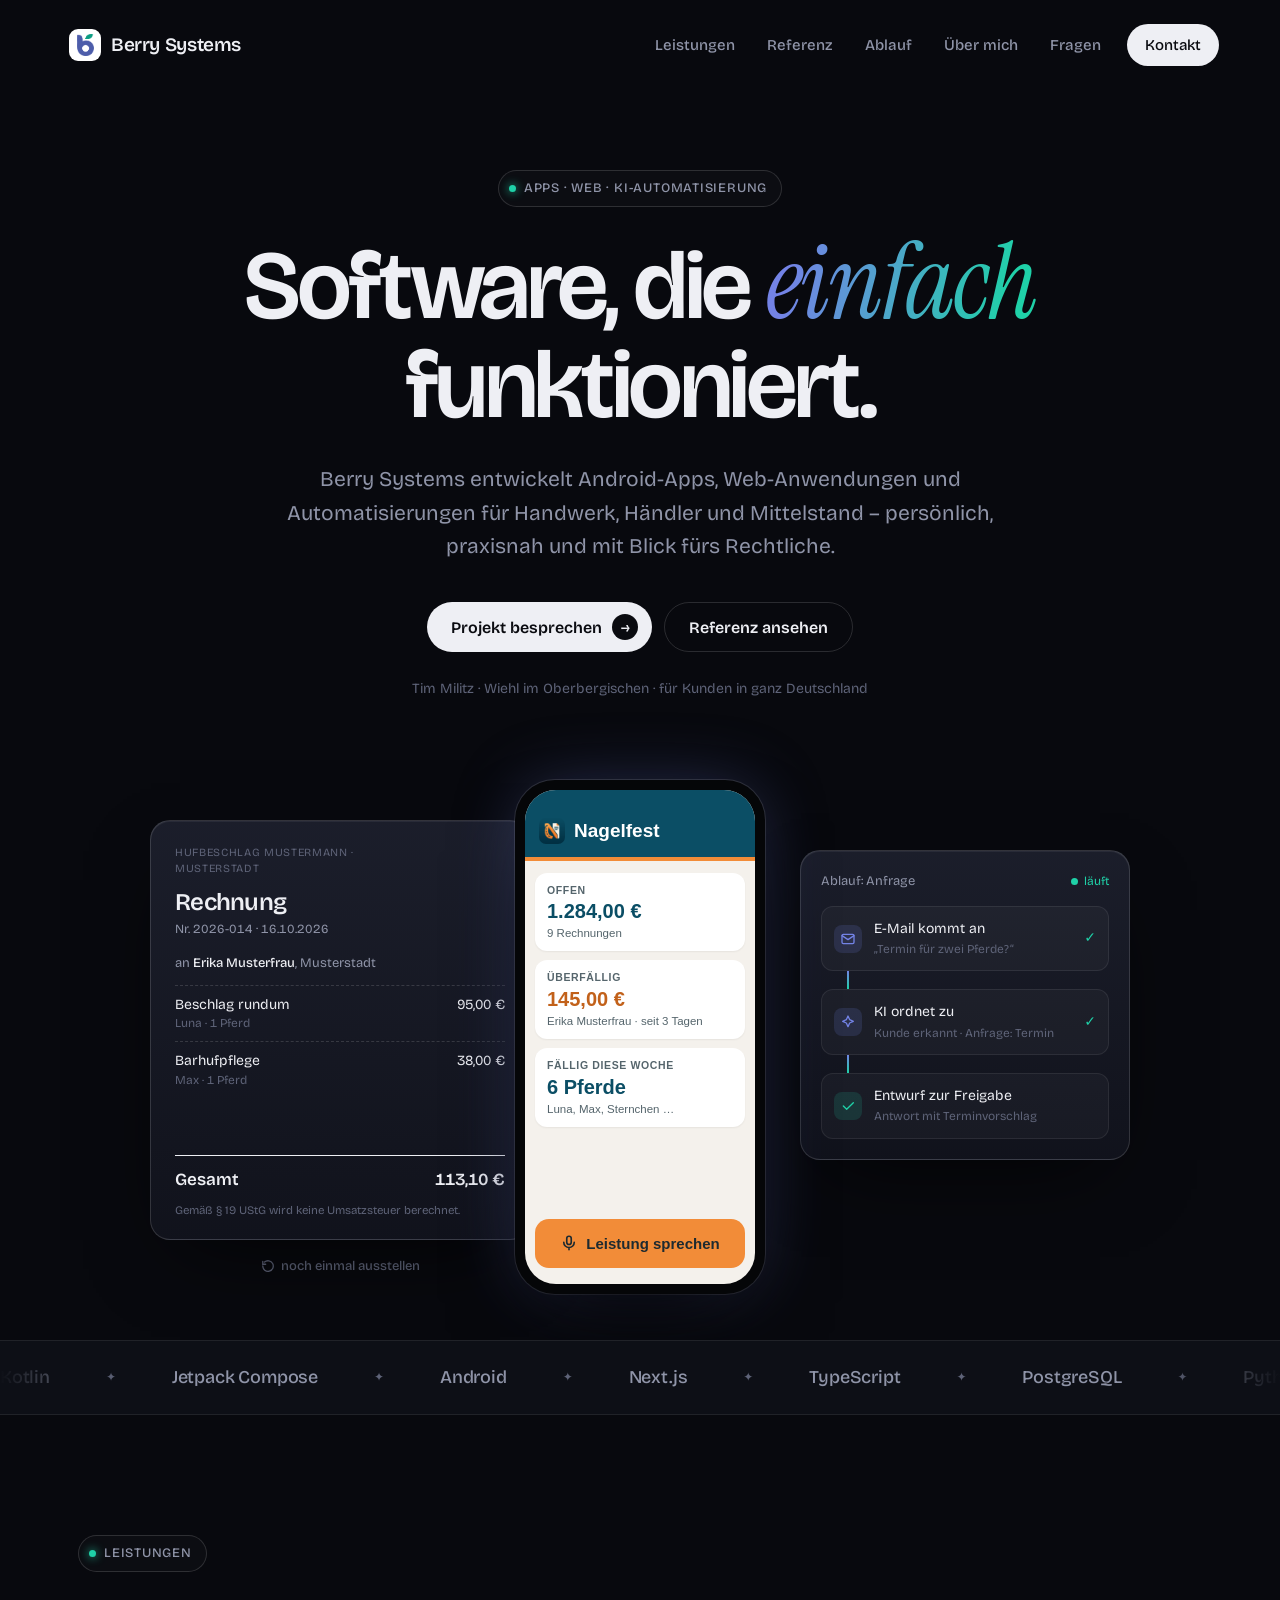
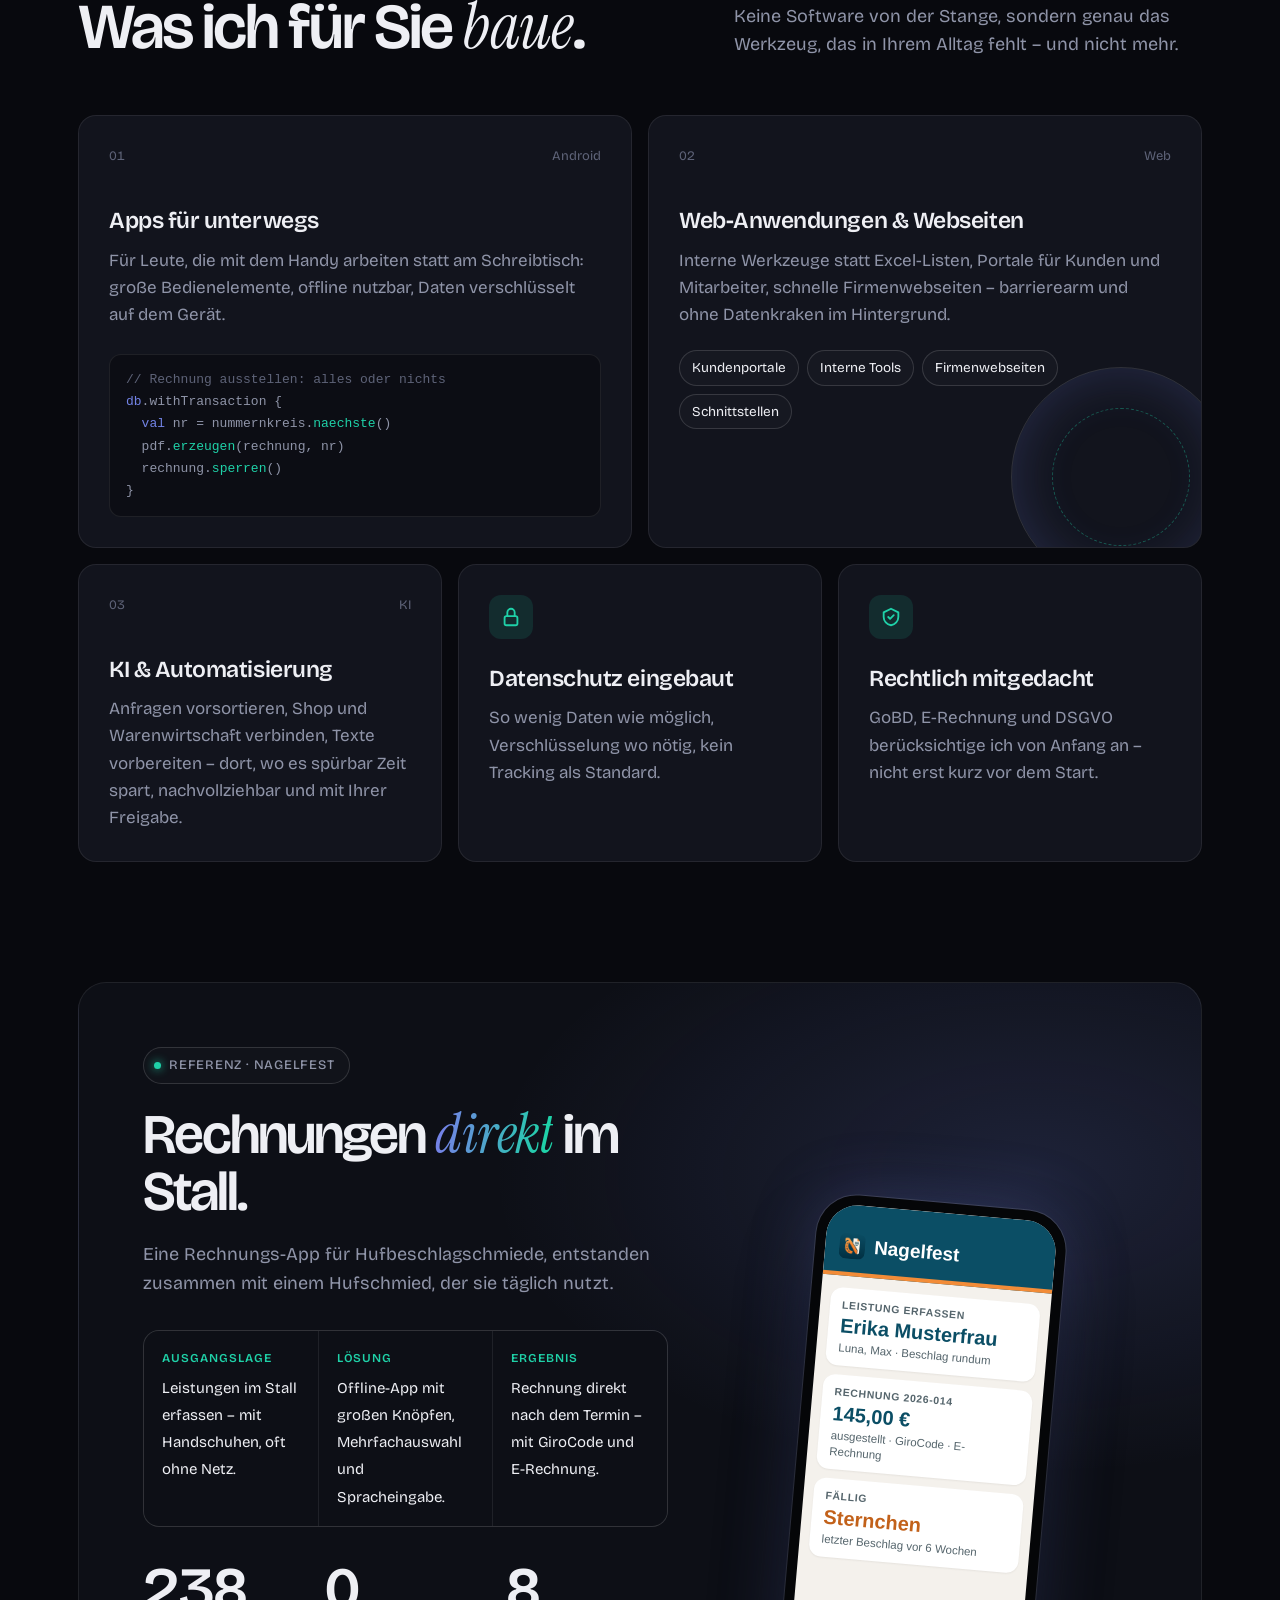
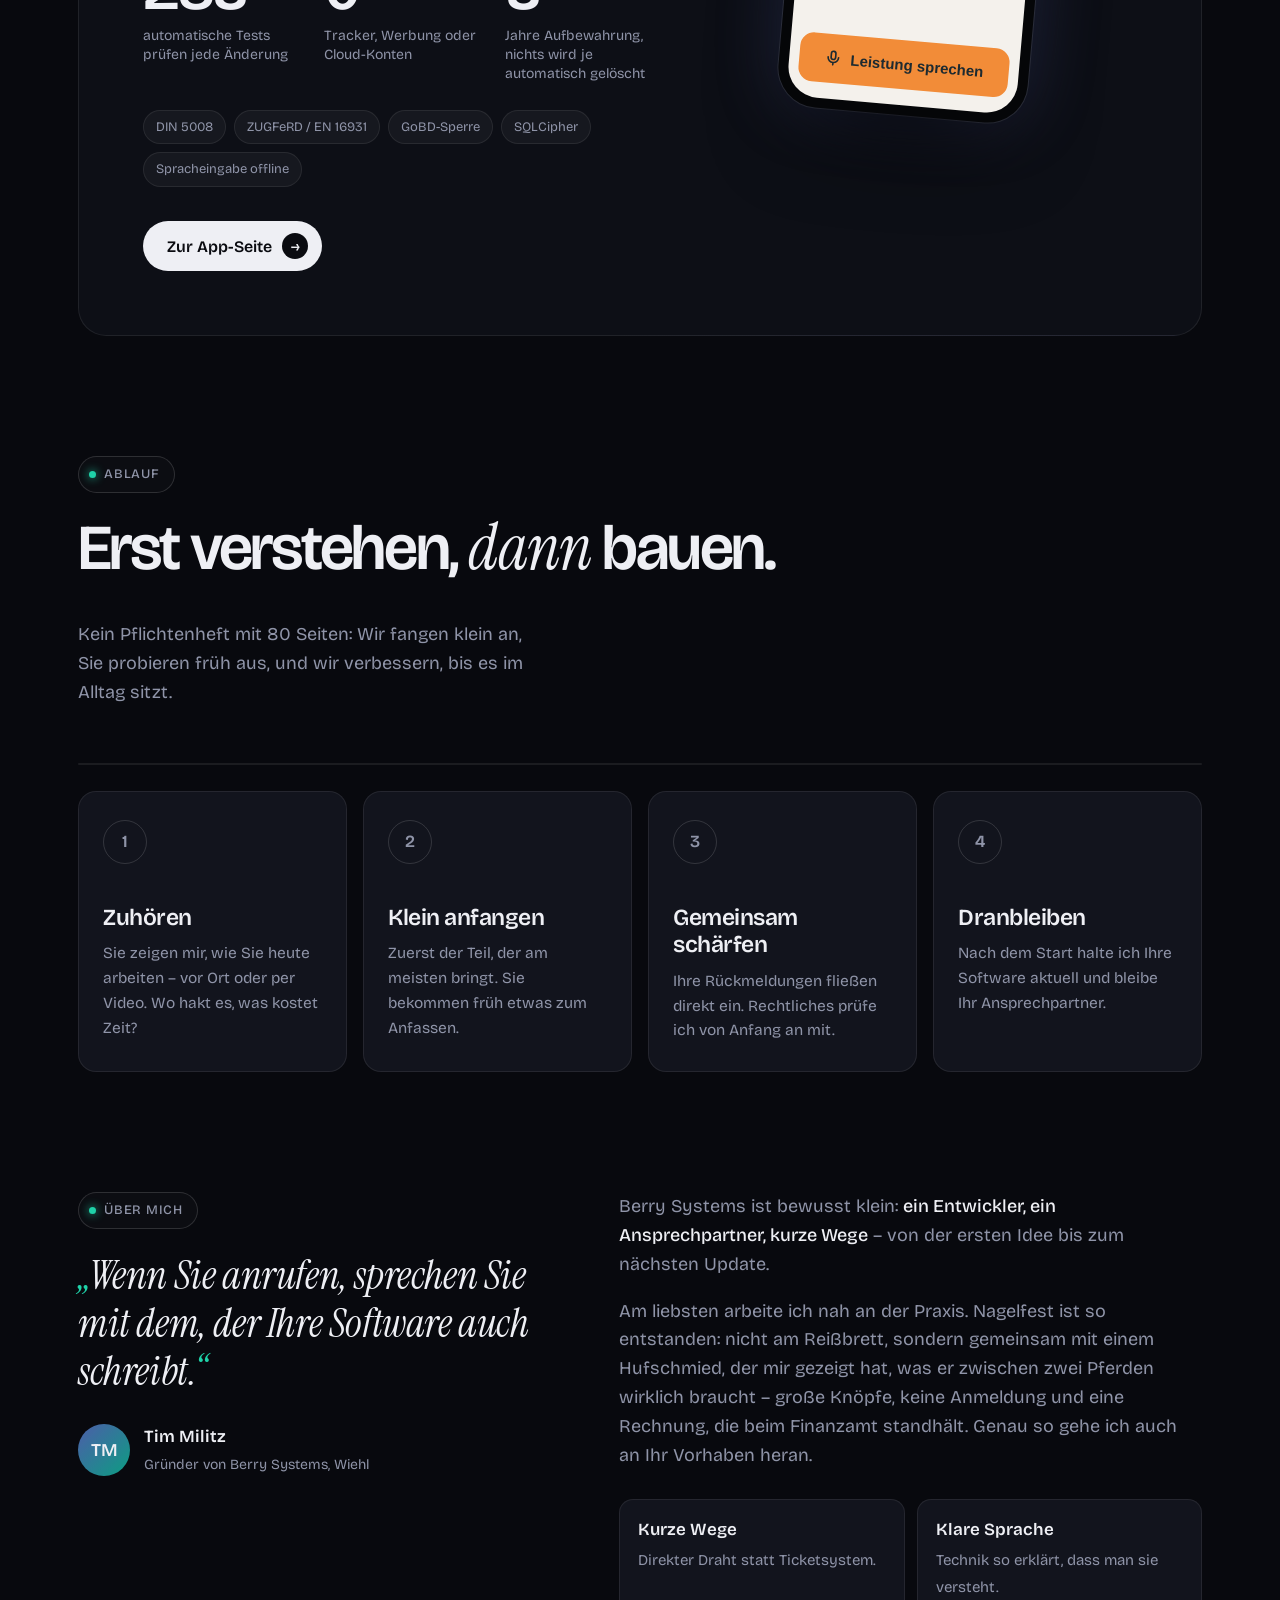
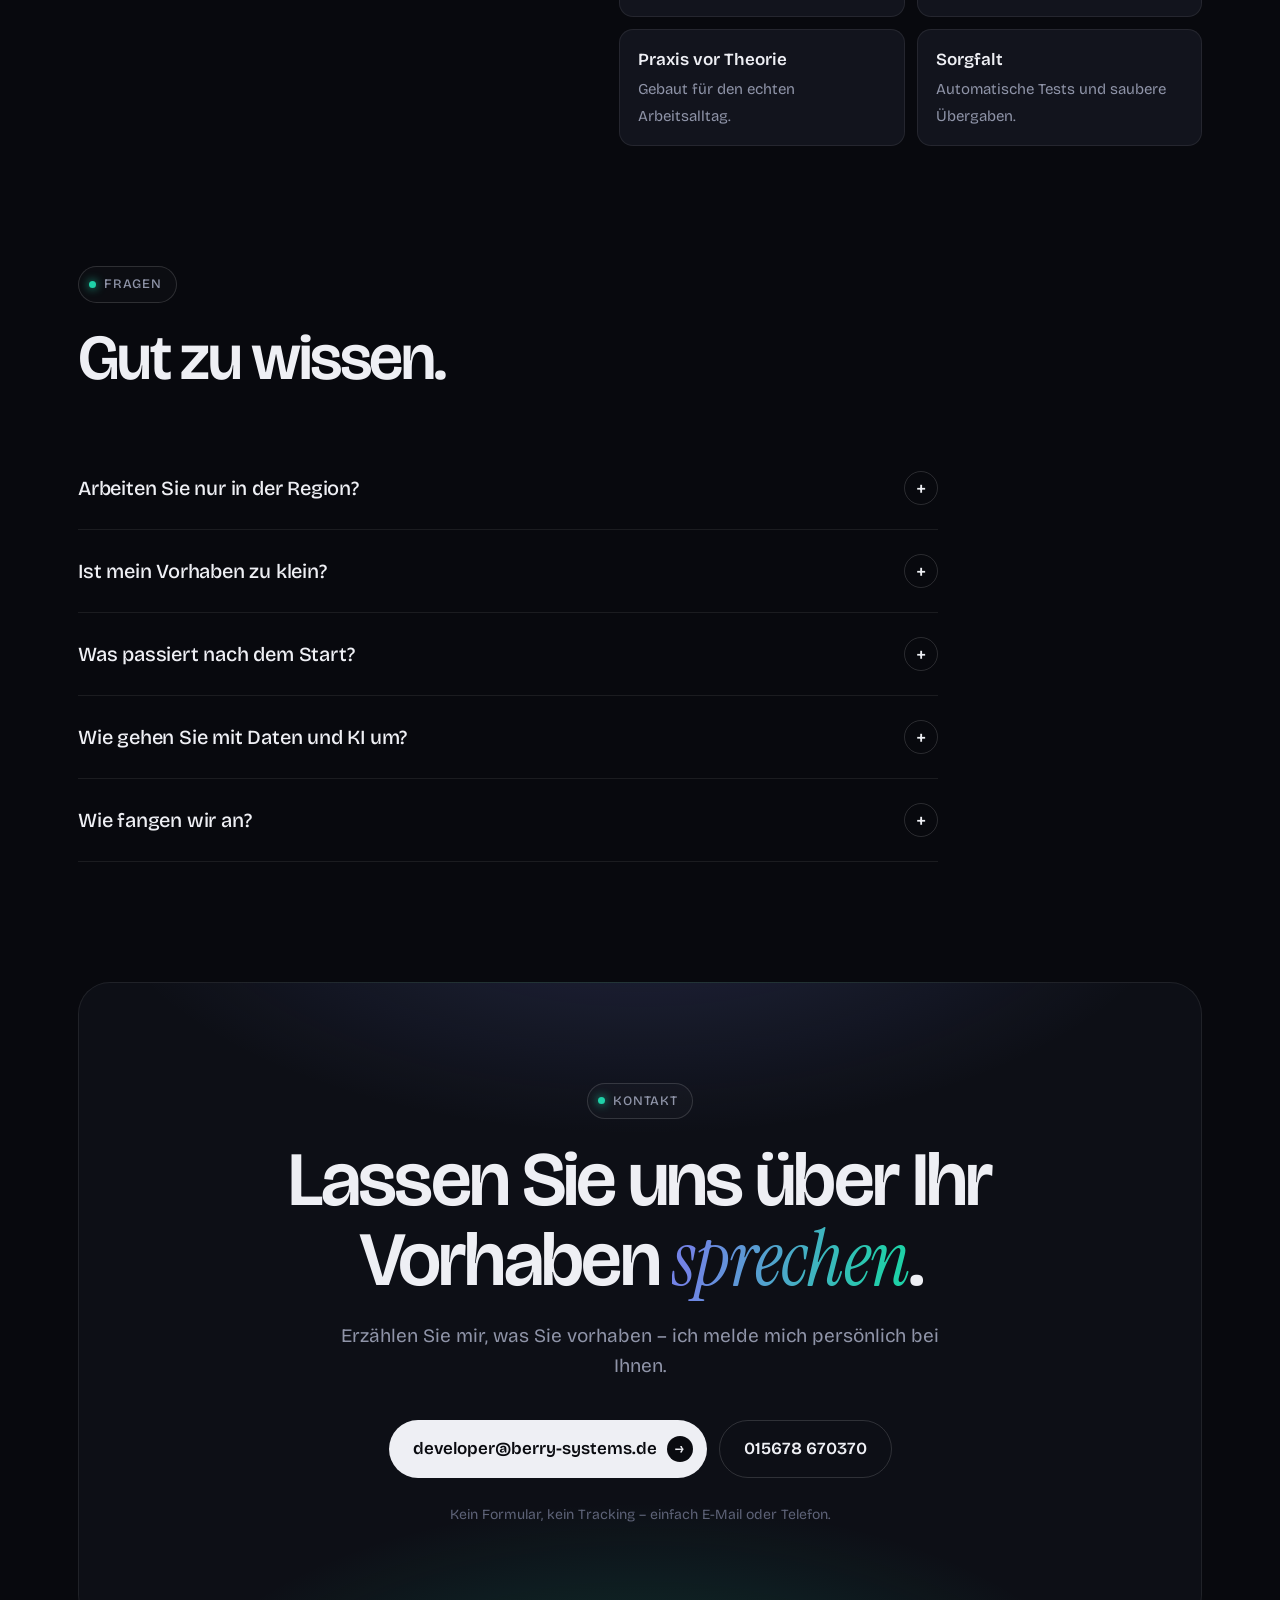
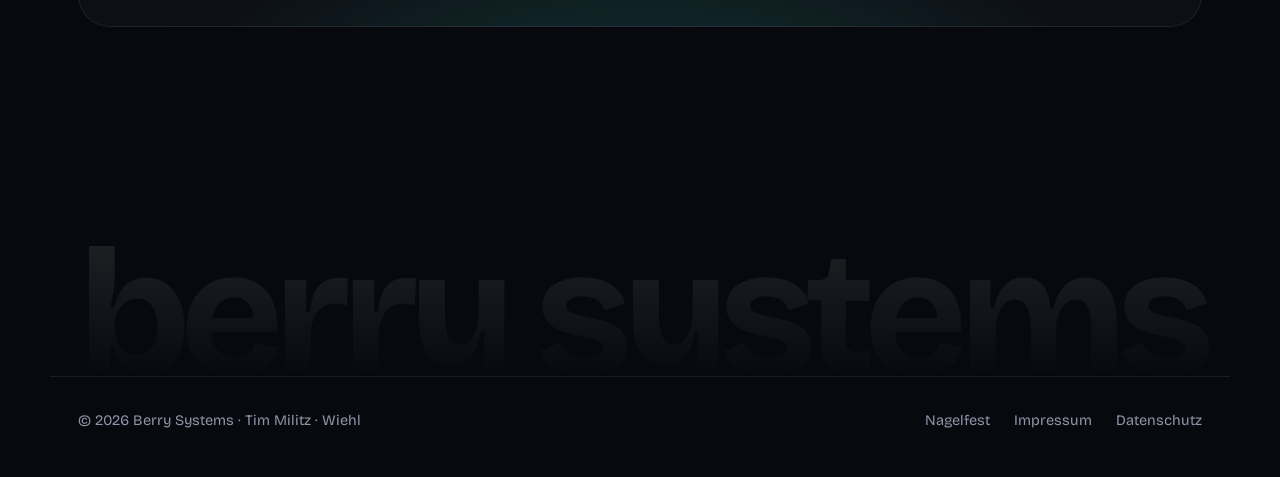
==== commit b12a487a: "Neues dunkles Design und neuer Aufbau - Startseite: Hero mit Raster, Leuchtflächen und Bühne (Rechnu" ====
--- a/index.html
+++ b/index.html
@@ -3,30 +3,28 @@
 <head>
 <meta charset="utf-8">
 <meta name="viewport" content="width=device-width, initial-scale=1">
-<title>Berry Systems – Software, die zu Ihrer Arbeit passt</title>
-<meta name="description" content="Berry Systems entwickelt Android-Apps, Webanwendungen und Automatisierungen für Handwerk, Händler und Mittelstand. Persönlich, praxisnah, aus Wiehl – deutschlandweit.">
-<meta name="theme-color" content="#F7F4EE" media="(prefers-color-scheme: light)">
-<meta name="theme-color" content="#14161F" media="(prefers-color-scheme: dark)">
+<title>Berry Systems – Software, die einfach funktioniert</title>
+<meta name="description" content="Berry Systems entwickelt Android-Apps, Web-Anwendungen und KI-Automatisierungen für Handwerk, Händler und Mittelstand. Persönlich, praxisnah, aus Wiehl – deutschlandweit.">
+<meta name="theme-color" content="#08090E">
 <link rel="icon" href="img/berry-systems-logo.png">
+<link rel="preload" href="fonts/bricolage.ttf" as="font" type="font/ttf" crossorigin>
 <link rel="stylesheet" href="css/site.css">
 <script>document.documentElement.classList.remove("no-js")</script>
 </head>
 <body>
 
-<header class="site-head" id="top">
-  <div class="wrap">
-    <a class="brand" href="./" aria-label="Berry Systems – Startseite">
-      <img src="img/berry-b-180.png" alt="" width="28" height="36">
-      <span>Berry Systems</span>
-    </a>
+<header class="site-head">
+  <div class="bar">
+    <a class="brand" href="./" aria-label="Berry Systems – Startseite"><span class="logo"><img src="img/berry-b-180.png" alt="" width="17" height="22"></span>Berry Systems</a>
     <button class="menu-toggle" aria-expanded="false" aria-controls="menu" aria-label="Menü öffnen">
-      <svg viewBox="0 0 24 24" fill="none" stroke="currentColor" stroke-width="2" stroke-linecap="round"><path d="M4 7h16M4 12h16M4 17h10"/></svg>
+      <svg viewBox="0 0 24 24" fill="none" stroke="currentColor" stroke-width="2" stroke-linecap="round"><path d="M4 8h16M4 16h16"/></svg>
     </button>
     <nav class="menu" id="menu">
       <a href="#leistungen">Leistungen</a>
-      <a href="#nagelfest">Nagelfest</a>
-      <a href="#arbeitsweise">Arbeitsweise</a>
+      <a href="#referenz">Referenz</a>
+      <a href="#ablauf">Ablauf</a>
       <a href="#ueber-mich">Über mich</a>
+      <a href="#fragen">Fragen</a>
       <a class="btn small" href="#kontakt">Kontakt</a>
     </nav>
   </div>
@@ -35,229 +33,262 @@
 <main>
 
   <!-- Einstieg -->
-  <section class="hero">
-    <div class="wrap">
-      <div>
-        <h1>Software, die zu Ihrer
-          <span class="scribble">Arbeit<svg viewBox="0 0 300 30" preserveAspectRatio="none" aria-hidden="true"><path d="M4 20 C 60 8, 130 6, 200 12 S 280 22, 296 10"/></svg></span>
-          passt.</h1>
-        <p class="lead">Berry Systems entwickelt Apps, Webanwendungen und Automatisierungen für Handwerk, Händler und
-          Mittelstand – mit einem festen Ansprechpartner, der erst zuhört und dann programmiert.</p>
-        <div class="actions">
-          <a class="btn" href="#kontakt">Vorhaben besprechen <span class="arrow" aria-hidden="true">→</span></a>
-          <a class="btn ghost" href="#nagelfest">Ein Beispiel ansehen</a>
-        </div>
-        <p class="where"><span class="dot" aria-hidden="true"></span>Aus Wiehl im Oberbergischen – für Kunden in ganz Deutschland</p>
-      </div>
-
-      <div class="paper-stack" aria-label="Beispiel: eine Rechnung aus der App Nagelfest mit Musterdaten">
-        <div class="margin-note" aria-hidden="true">
-          echte Rechnung aus Nagelfest – nur mit Musterdaten
-          <svg viewBox="0 0 70 36"><path d="M4 6 C 22 4, 44 12, 60 28 M60 28 l-10 -1 M60 28 l-2 -10"/></svg>
-        </div>
-        <div class="stamp" id="stamp">ausgestellt</div>
-        <div class="invoice" id="invoice">
-          <div class="top">
-            <div>
-              <div class="from">HUFBESCHLAG MUSTERMANN · MUSTERSTADT</div>
-              <div class="title" style="margin-top:10px">Rechnung</div>
-              <div class="no">Nr. 2026-014 · 16.10.2026</div>
-            </div>
-            <svg class="qr" id="qr" viewBox="0 0 25 25" aria-hidden="true"></svg>
-          </div>
-          <div class="to">an <strong>Erika Musterfrau</strong>, Musterweg 1, 12345 Musterstadt</div>
-          <div class="row pending"><span>Beschlag rundum<small>Luna · 1 Pferd</small></span><span>95,00 €</span></div>
-          <div class="row pending"><span>Barhufpflege<small>Max · 1 Pferd</small></span><span>38,00 €</span></div>
-          <div class="row pending"><span>Anfahrt<small>pauschal</small></span><span>12,00 €</span></div>
-          <div class="sum"><span>Gesamtbetrag</span><span id="sum">0,00 €</span></div>
-          <div class="note">Gemäß § 19 UStG wird keine Umsatzsteuer berechnet.</div>
-        </div>
-        <button class="replay" id="replay" type="button">
-          <svg width="16" height="16" viewBox="0 0 24 24" fill="none" stroke="currentColor" stroke-width="2.2" stroke-linecap="round"><path d="M3 12a9 9 0 1 0 3-6.7M3 4v5h5"/></svg>
-          noch einmal ausstellen
-        </button>
-      </div>
-    </div>
-  </section>
+  <section class="hero" id="top">
+    <div class="glow a" aria-hidden="true"></div>
+    <div class="glow b" aria-hidden="true"></div>
+    <div class="wrap">
+      <div class="tag fade-up">Apps · Web · KI-Automatisierung</div>
+      <h1 class="words" data-words>Software, die <span class="serif grad">einfach</span> funktioniert.</h1>
+      <p class="lead fade-up" style="animation-delay:.55s">Berry Systems entwickelt Android-Apps, Web-Anwendungen und
+        Automatisierungen für Handwerk, Händler und Mittelstand – persönlich, praxisnah und mit Blick fürs Rechtliche.</p>
+      <div class="actions fade-up" style="animation-delay:.7s">
+        <a class="btn" href="#kontakt">Projekt besprechen <span class="arrow" aria-hidden="true">→</span></a>
+        <a class="btn ghost" href="#referenz">Referenz ansehen</a>
+      </div>
+      <p class="meta fade-up" style="animation-delay:.85s">Tim Militz · Wiehl im Oberbergischen · für Kunden in ganz Deutschland</p>
+
+      <div class="stage" id="stage" aria-label="Beispiele: Rechnung aus Nagelfest, App-Startbildschirm und eine automatisierte Anfrage – alles mit Musterdaten">
+        <div class="float f-invoice fade-up" data-depth="14" style="animation-delay:1s">
+          <div class="glass invoice" id="invoice">
+            <div class="top">
+              <div>
+                <div class="from">HUFBESCHLAG MUSTERMANN · MUSTERSTADT</div>
+                <div class="title">Rechnung</div>
+                <div class="no">Nr. 2026-014 · 16.10.2026</div>
+              </div>
+              <svg class="qr" id="qr" viewBox="0 0 25 25" aria-hidden="true"></svg>
+            </div>
+            <div class="to">an <strong>Erika Musterfrau</strong>, Musterstadt</div>
+            <div class="row pending"><span>Beschlag rundum<small>Luna · 1 Pferd</small></span><span>95,00 €</span></div>
+            <div class="row pending"><span>Barhufpflege<small>Max · 1 Pferd</small></span><span>38,00 €</span></div>
+            <div class="row pending"><span>Anfahrt<small>pauschal</small></span><span>12,00 €</span></div>
+            <div class="sum"><span>Gesamt</span><span id="sum">0,00 €</span></div>
+            <div class="note">Gemäß § 19 UStG wird keine Umsatzsteuer berechnet.</div>
+            <div class="stamp" id="stamp">ausgestellt</div>
+          </div>
+          <button class="replay" id="replay" type="button">
+            <svg width="14" height="14" viewBox="0 0 24 24" fill="none" stroke="currentColor" stroke-width="2.2" stroke-linecap="round"><path d="M3 12a9 9 0 1 0 3-6.7M3 4v5h5"/></svg>
+            noch einmal ausstellen
+          </button>
+        </div>
+
+        <div class="float f-phone fade-up" data-depth="26" style="animation-delay:.9s" aria-hidden="true">
+          <div class="phone">
+            <div class="screen">
+              <div class="appbar"><img src="img/nagelfest-icon.png" alt=""><b>Nagelfest</b></div>
+              <div class="tiles">
+                <div class="tile"><div class="lbl">Offen</div><div class="val">1.284,00 €</div><div class="sub">9 Rechnungen</div></div>
+                <div class="tile warn"><div class="lbl">Überfällig</div><div class="val">145,00 €</div><div class="sub">Erika Musterfrau · seit 3 Tagen</div></div>
+                <div class="tile"><div class="lbl">Fällig diese Woche</div><div class="val">6 Pferde</div><div class="sub">Luna, Max, Sternchen …</div></div>
+              </div>
+              <div class="big"><svg viewBox="0 0 24 24"><rect x="9" y="3" width="6" height="11" rx="3"/><path d="M5 11a7 7 0 0 0 14 0M12 18v3"/></svg>Leistung sprechen</div>
+            </div>
+          </div>
+        </div>
+
+        <div class="float f-flow fade-up" data-depth="18" style="animation-delay:1.1s" aria-hidden="true">
+          <div class="glass flow" id="flow">
+            <div class="head"><span>Ablauf: Anfrage</span><span class="live">läuft</span></div>
+            <div class="node"><span class="ic"><svg viewBox="0 0 24 24"><rect x="3" y="5" width="18" height="14" rx="2"/><path d="M3 7l9 6 9-6"/></svg></span><span>E-Mail kommt an<small>„Termin für zwei Pferde?“</small></span><span class="chk">✓</span></div>
+            <div class="node"><span class="ic"><svg viewBox="0 0 24 24"><path d="M12 3l2.5 5.5L20 11l-5.5 2.5L12 19l-2.5-5.5L4 11l5.5-2.5z"/></svg></span><span>KI ordnet zu<small>Kunde erkannt · Anfrage: Termin</small></span><span class="chk">✓</span></div>
+            <div class="node ok"><span class="ic"><svg viewBox="0 0 24 24"><path d="M5 12l5 5L20 7"/></svg></span><span>Entwurf zur Freigabe<small>Antwort mit Terminvorschlag</small></span><span class="chk">✓</span></div>
+          </div>
+        </div>
+      </div>
+    </div>
+  </section>
+
+  <!-- Laufband: Werkzeuge -->
+  <div class="ticker" aria-label="Eingesetzte Technik">
+    <div class="track">
+      <span>Kotlin</span><span>Jetpack Compose</span><span>Android</span><span>Next.js</span><span>TypeScript</span><span>PostgreSQL</span><span>Python</span><span>KI-Modelle</span><span>REST &amp; MQTT</span><span>E-Rechnung (ZUGFeRD)</span><span>SQLCipher</span><span>GitHub Actions</span>
+      <span aria-hidden="true">Kotlin</span><span aria-hidden="true">Jetpack Compose</span><span aria-hidden="true">Android</span><span aria-hidden="true">Next.js</span><span aria-hidden="true">TypeScript</span><span aria-hidden="true">PostgreSQL</span><span aria-hidden="true">Python</span><span aria-hidden="true">KI-Modelle</span><span aria-hidden="true">REST &amp; MQTT</span><span aria-hidden="true">E-Rechnung (ZUGFeRD)</span><span aria-hidden="true">SQLCipher</span><span aria-hidden="true">GitHub Actions</span>
+    </div>
+  </div>
 
   <!-- Leistungen -->
   <section id="leistungen">
     <div class="wrap">
-      <div class="section-head reveal">
-        <div class="kicker">Leistungen</div>
-        <h2>Drei Werkzeugkästen, ein Ziel: weniger Papierkram.</h2>
-        <p>Ob eigene App für den Außendienst, Webanwendung fürs Büro oder ein Ablauf, der sich von selbst erledigt –
-          ich baue, was in Ihrem Alltag wirklich gebraucht wird, und nicht mehr.</p>
-      </div>
-
-      <div class="services">
-        <article class="service reveal">
-          <svg class="ico" viewBox="0 0 54 54" aria-hidden="true">
-            <rect x="15" y="4" width="24" height="46" rx="5"/><line x1="23" y1="44" x2="31" y2="44"/>
-            <path class="accent" d="M21 18h12M21 24h8M21 30h10"/>
-          </svg>
-          <h3>Android-Apps</h3>
-          <p>Apps für unterwegs: große Bedienelemente, offline nutzbar, Daten verschlüsselt auf dem Gerät –
-            gemacht für Leute, die mit dem Handy arbeiten und nicht am Schreibtisch sitzen.</p>
-          <ul>
-            <li class="for">Zum Beispiel</li>
-            <li>Erfassen und Abrechnen direkt beim Kunden</li>
-            <li>Spracheingabe statt Tippen</li>
-            <li>Geräte per Bluetooth auslesen</li>
-          </ul>
-        </article>
-
-        <article class="service reveal d1">
-          <svg class="ico" viewBox="0 0 54 54" aria-hidden="true">
-            <rect x="4" y="9" width="46" height="34" rx="4"/><line x1="4" y1="17" x2="50" y2="17"/>
-            <circle cx="9.5" cy="13" r=".8"/><circle cx="13.5" cy="13" r=".8"/>
-            <path class="accent" d="M12 27h14M12 33h22"/><path d="M19 49h16"/>
-          </svg>
-          <h3>Web-Apps &amp; Webseiten</h3>
-          <p>Webanwendungen mit Anmeldung und Datenbank, Kundenportale und schlanke Firmenwebseiten – schnell,
+      <div class="head-row reveal">
+        <div><div class="tag">Leistungen</div><h2>Was ich für Sie <span class="serif">baue</span>.</h2></div>
+        <p>Keine Software von der Stange, sondern genau das Werkzeug, das in Ihrem Alltag fehlt – und nicht mehr.</p>
+      </div>
+
+      <div class="bento">
+        <article class="card c-android reveal" data-spot>
+          <div class="num"><span>01</span><span>Android</span></div>
+          <h3>Apps für unterwegs</h3>
+          <p>Für Leute, die mit dem Handy arbeiten statt am Schreibtisch: große Bedienelemente, offline nutzbar,
+            Daten verschlüsselt auf dem Gerät.</p>
+<div class="code" aria-hidden="true"><span class="c">// Rechnung ausstellen: alles oder nichts</span>
+<span class="k">db</span>.withTransaction {
+  <span class="k">val</span> nr = nummernkreis.<span class="s">naechste</span>()
+  pdf.<span class="s">erzeugen</span>(rechnung, nr)
+  rechnung.<span class="s">sperren</span>()
+}</div>
+        </article>
+
+        <article class="card c-web reveal d1" data-spot>
+          <div class="num"><span>02</span><span>Web</span></div>
+          <h3>Web-Anwendungen &amp; Webseiten</h3>
+          <p>Interne Werkzeuge statt Excel-Listen, Portale für Kunden und Mitarbeiter, schnelle Firmenwebseiten –
             barrierearm und ohne Datenkraken im Hintergrund.</p>
-          <ul>
-            <li class="for">Zum Beispiel</li>
-            <li>Interne Werkzeuge statt Excel-Listen</li>
-            <li>Portale für Kunden und Mitarbeiter</li>
-            <li>Webseiten wie diese – ohne Tracking</li>
-          </ul>
-        </article>
-
-        <article class="service reveal d2">
-          <svg class="ico" viewBox="0 0 54 54" aria-hidden="true">
-            <circle cx="15" cy="15" r="7"/><circle cx="39" cy="15" r="7"/><circle cx="27" cy="40" r="7"/>
-            <path d="M21 18l3 15M33 18l-3 15M22 15h10"/>
-            <path class="accent" d="M24 40h6M27 37v6"/>
-          </svg>
+          <ul><li>Kundenportale</li><li>Interne Tools</li><li>Firmenwebseiten</li><li>Schnittstellen</li></ul>
+          <div class="art ring" aria-hidden="true"></div>
+        </article>
+
+        <article class="card c-ki reveal" data-spot>
+          <div class="num"><span>03</span><span>KI</span></div>
           <h3>KI &amp; Automatisierung</h3>
-          <p>Wiederkehrende Abläufe automatisieren und KI dort einsetzen, wo sie spürbar Zeit spart – mit klaren
-            Grenzen, nachvollziehbar und datenschutzbewusst.</p>
-          <ul>
-            <li class="for">Zum Beispiel</li>
-            <li>E-Mails und Anfragen vorsortieren</li>
-            <li>Shop, Warenwirtschaft und Marktplätze verbinden</li>
-            <li>Assistenten für Angebote und Texte</li>
-          </ul>
+          <p>Anfragen vorsortieren, Shop und Warenwirtschaft verbinden, Texte vorbereiten – dort, wo es spürbar Zeit
+            spart, nachvollziehbar und mit Ihrer Freigabe.</p>
+        </article>
+
+        <article class="card c-small reveal d1" data-spot>
+          <div class="big-ic"><svg viewBox="0 0 24 24"><rect x="5" y="11" width="14" height="10" rx="2"/><path d="M8 11V7a4 4 0 0 1 8 0v4"/></svg></div>
+          <h3>Datenschutz eingebaut</h3>
+          <p>So wenig Daten wie möglich, Verschlüsselung wo nötig, kein Tracking als Standard.</p>
+        </article>
+
+        <article class="card c-small reveal d2" data-spot>
+          <div class="big-ic"><svg viewBox="0 0 24 24"><path d="M12 3l8 4v5c0 4.5-3.4 8.3-8 9-4.6-.7-8-4.5-8-9V7z"/><path d="M9 12l2 2 4-4"/></svg></div>
+          <h3>Rechtlich mitgedacht</h3>
+          <p>GoBD, E-Rechnung und DSGVO berücksichtige ich von Anfang an – nicht erst kurz vor dem Start.</p>
         </article>
       </div>
     </div>
   </section>
 
   <!-- Referenz -->
-  <section class="reference" id="nagelfest">
-    <div class="wrap">
+  <section id="referenz" style="padding-top:0">
+    <div class="wrap">
+      <div class="case reveal">
+        <div class="case-grid">
+          <div>
+            <div class="tag">Referenz · Nagelfest</div>
+            <h2>Rechnungen <span class="serif grad">direkt</span> im Stall.</h2>
+            <p class="lead">Eine Rechnungs-App für Hufbeschlagschmiede, entstanden zusammen mit einem Hufschmied, der sie
+              täglich nutzt.</p>
+            <div class="pst">
+              <div><b>Ausgangslage</b><span>Leistungen im Stall erfassen – mit Handschuhen, oft ohne Netz.</span></div>
+              <div><b>Lösung</b><span>Offline-App mit großen Knöpfen, Mehrfachauswahl und Spracheingabe.</span></div>
+              <div><b>Ergebnis</b><span>Rechnung direkt nach dem Termin – mit GiroCode und E-Rechnung.</span></div>
+            </div>
+            <div class="stats">
+              <div><b data-count="238">238</b><span>automatische Tests prüfen jede Änderung</span></div>
+              <div><b data-count="0">0</b><span>Tracker, Werbung oder Cloud-Konten</span></div>
+              <div><b data-count="8">8</b><span>Jahre Aufbewahrung, nichts wird je automatisch gelöscht</span></div>
+            </div>
+            <div class="chips"><span>DIN 5008</span><span>ZUGFeRD / EN 16931</span><span>GoBD-Sperre</span><span>SQLCipher</span><span>Spracheingabe offline</span></div>
+            <p style="margin:34px 0 0"><a class="btn" href="nagelfest/">Zur App-Seite <span class="arrow" aria-hidden="true">→</span></a></p>
+          </div>
+          <div class="phone-wrap" aria-hidden="true">
+            <div class="phone">
+              <div class="screen">
+                <div class="appbar"><img src="img/nagelfest-icon.png" alt=""><b>Nagelfest</b></div>
+                <div class="tiles">
+                  <div class="tile"><div class="lbl">Leistung erfassen</div><div class="val">Erika Musterfrau</div><div class="sub">Luna, Max · Beschlag rundum</div></div>
+                  <div class="tile"><div class="lbl">Rechnung 2026-014</div><div class="val">145,00 €</div><div class="sub">ausgestellt · GiroCode · E-Rechnung</div></div>
+                  <div class="tile warn"><div class="lbl">Fällig</div><div class="val">Sternchen</div><div class="sub">letzter Beschlag vor 6 Wochen</div></div>
+                </div>
+                <div class="big"><svg viewBox="0 0 24 24"><rect x="9" y="3" width="6" height="11" rx="3"/><path d="M5 11a7 7 0 0 0 14 0M12 18v3"/></svg>Leistung sprechen</div>
+              </div>
+            </div>
+          </div>
+        </div>
+      </div>
+    </div>
+  </section>
+
+  <!-- Ablauf -->
+  <section id="ablauf" style="padding-top:0">
+    <div class="wrap">
+      <div class="head-row reveal">
+        <div><div class="tag">Ablauf</div><h2>Erst verstehen, <span class="serif">dann</span> bauen.</h2></div>
+        <p>Kein Pflichtenheft mit 80 Seiten: Wir fangen klein an, Sie probieren früh aus, und wir verbessern, bis es im Alltag sitzt.</p>
+      </div>
+      <div class="progress" aria-hidden="true"><i id="progress"></i></div>
+      <div class="steps" id="steps">
+        <div class="step reveal"><div class="n">1</div><h3>Zuhören</h3><p>Sie zeigen mir, wie Sie heute arbeiten – vor Ort oder per Video. Wo hakt es, was kostet Zeit?</p></div>
+        <div class="step reveal d1"><div class="n">2</div><h3>Klein anfangen</h3><p>Zuerst der Teil, der am meisten bringt. Sie bekommen früh etwas zum Anfassen.</p></div>
+        <div class="step reveal d2"><div class="n">3</div><h3>Gemeinsam schärfen</h3><p>Ihre Rückmeldungen fließen direkt ein. Rechtliches prüfe ich von Anfang an mit.</p></div>
+        <div class="step reveal d3"><div class="n">4</div><h3>Dranbleiben</h3><p>Nach dem Start halte ich Ihre Software aktuell und bleibe Ihr Ansprechpartner.</p></div>
+      </div>
+    </div>
+  </section>
+
+  <!-- Über mich -->
+  <section id="ueber-mich" style="padding-top:0">
+    <div class="wrap about">
       <div class="reveal">
-        <div class="kicker">Aus der Praxis</div>
-        <h2>Nagelfest: Rechnungen direkt im Stall.</h2>
-        <p>Eine Rechnungs-App für Hufbeschlagschmiede – entstanden zusammen mit einem Hufschmied, der sie täglich
-          benutzt. Sie zeigt, wie ich arbeite: nah am Alltag, sorgfältig bei den Details, die man nicht sieht.</p>
-        <ul class="facts">
-          <li><svg viewBox="0 0 24 24"><path d="M5 12l5 5L20 7"/></svg><span>Rechnungen nach DIN 5008 mit GiroCode und E-Rechnung (ZUGFeRD, EN 16931)</span></li>
-          <li><svg viewBox="0 0 24 24"><path d="M5 12l5 5L20 7"/></svg><span>Ausgestellte Rechnungen unveränderbar, Korrektur nur per Storno – wie es die GoBD verlangen</span></li>
-          <li><svg viewBox="0 0 24 24"><path d="M5 12l5 5L20 7"/></svg><span>Spracheingabe auf dem Gerät, funktioniert auch ohne Netz im Stall</span></li>
-          <li><svg viewBox="0 0 24 24"><path d="M5 12l5 5L20 7"/></svg><span>Daten verschlüsselt auf dem Handy – keine Cloud, kein Konto, keine Werbung</span></li>
-        </ul>
-        <div class="numbers">
-          <div><b data-count="0">0</b><span>Tracker oder Werbe-Bibliotheken</span></div>
-          <div><b data-count="238">238</b><span>automatische Tests prüfen jede Änderung</span></div>
-          <div><b data-count="8">8</b><span>Jahre Aufbewahrung, nichts wird je automatisch gelöscht</span></div>
-        </div>
-        <p style="margin-top:32px"><a class="btn" href="nagelfest/">Mehr über Nagelfest <span class="arrow" aria-hidden="true">→</span></a></p>
-      </div>
-
-      <div class="reveal d2" aria-hidden="true">
-        <div class="phone">
-          <div class="screen">
-            <div class="appbar"><img src="img/nagelfest-icon.png" alt=""><b>Nagelfest</b></div>
-            <div class="tiles">
-              <div class="tile"><div class="lbl">Offen</div><div class="val">1.284,00 €</div><div class="sub">9 Rechnungen</div></div>
-              <div class="tile warn"><div class="lbl">Überfällig</div><div class="val">145,00 €</div><div class="sub">Erika Musterfrau · seit 3 Tagen</div></div>
-              <div class="tile"><div class="lbl">Fällig diese Woche</div><div class="val">6 Pferde</div><div class="sub">Luna, Max, Sternchen …</div></div>
-            </div>
-            <div class="big"><svg viewBox="0 0 24 24"><rect x="9" y="3" width="6" height="11" rx="3"/><path d="M5 11a7 7 0 0 0 14 0M12 18v3"/></svg>Leistung sprechen</div>
-          </div>
-        </div>
-      </div>
-    </div>
-  </section>
-
-  <!-- Arbeitsweise -->
-  <section id="arbeitsweise">
-    <div class="wrap">
-      <div class="section-head reveal">
-        <div class="kicker">Arbeitsweise</div>
-        <h2>Erst verstehen, dann bauen.</h2>
-        <p>Kein Pflichtenheft mit 80 Seiten. Wir fangen klein an, Sie probieren früh aus, und wir verbessern so lange,
-          bis es im Alltag sitzt.</p>
-      </div>
-      <div class="steps" id="steps">
-        <div class="line"><i></i></div>
-        <div class="step reveal"><div class="num">1</div><div><h3>Zuhören</h3><p>Ich lasse mir zeigen, wie Sie heute arbeiten – vor Ort oder per Videoanruf. Wo hakt es, was kostet Zeit, was darf auf keinen Fall schiefgehen?</p></div></div>
-        <div class="step reveal"><div class="num">2</div><div><h3>Klein anfangen</h3><p>Statt alles auf einmal: zuerst der Teil, der am meisten bringt. Sie bekommen früh etwas zum Anfassen und Ausprobieren.</p></div></div>
-        <div class="step reveal"><div class="num">3</div><div><h3>Gemeinsam schärfen</h3><p>Ihre Rückmeldungen fließen direkt ein. Rechtliche Anforderungen – Rechnungen, Datenschutz, Aufbewahrung – prüfe ich von Anfang an mit.</p></div></div>
-        <div class="step reveal"><div class="num">4</div><div><h3>Dranbleiben</h3><p>Nach dem Start ist vor dem Update: Ich halte Ihre Software aktuell und bleibe Ihr Ansprechpartner – ohne Warteschleife.</p></div></div>
-      </div>
-    </div>
-  </section>
-
-  <!-- Über mich -->
-  <section class="about" id="ueber-mich">
-    <div class="wrap">
-      <div class="reveal">
-        <div class="kicker">Über mich</div>
-        <h2>Ein Entwickler. Ein Ansprechpartner.</h2>
-      </div>
-      <div class="story reveal d1">
-        <p>Ich bin Tim Militz. Berry Systems ist bewusst klein gehalten: Wenn Sie anrufen, sprechen Sie mit dem, der
-          Ihre Software auch schreibt – von der ersten Idee bis zum nächsten Update.</p>
+        <div class="tag">Über mich</div>
+        <p class="quote">Wenn Sie anrufen, sprechen Sie mit dem, der Ihre Software auch schreibt.</p>
+        <div class="who"><div class="av" aria-hidden="true">TM</div><div><b>Tim Militz</b><span>Gründer von Berry Systems, Wiehl</span></div></div>
+      </div>
+      <div class="text reveal d1">
+        <p>Berry Systems ist bewusst klein: <strong>ein Entwickler, ein Ansprechpartner, kurze Wege</strong> – von der
+          ersten Idee bis zum nächsten Update.</p>
         <p>Am liebsten arbeite ich nah an der Praxis. Nagelfest ist so entstanden: nicht am Reißbrett, sondern
           gemeinsam mit einem Hufschmied, der mir gezeigt hat, was er zwischen zwei Pferden wirklich braucht – große
-          Knöpfe, keine Anmeldung, und eine Rechnung, die beim Finanzamt standhält.</p>
-        <p>Genau so gehe ich auch an Ihr Vorhaben heran.</p>
-        <div class="signature">Tim Militz</div>
-        <ul class="values">
-          <li><b>Kurze Wege</b><span>Direkter Draht statt Ticketsystem.</span></li>
-          <li><b>Klare Sprache</b><span>Ich erkläre Technik so, dass man sie versteht.</span></li>
-          <li><b>Datenschutz eingebaut</b><span>So wenig Daten wie möglich, so sicher wie nötig.</span></li>
-          <li><b>Rechtlich mitgedacht</b><span>GoBD, E-Rechnung, DSGVO – von Anfang an berücksichtigt.</span></li>
-        </ul>
+          Knöpfe, keine Anmeldung und eine Rechnung, die beim Finanzamt standhält. Genau so gehe ich auch an Ihr
+          Vorhaben heran.</p>
+        <div class="values">
+          <div><b>Kurze Wege</b><span>Direkter Draht statt Ticketsystem.</span></div>
+          <div><b>Klare Sprache</b><span>Technik so erklärt, dass man sie versteht.</span></div>
+          <div><b>Praxis vor Theorie</b><span>Gebaut für den echten Arbeitsalltag.</span></div>
+          <div><b>Sorgfalt</b><span>Automatische Tests und saubere Übergaben.</span></div>
+        </div>
+      </div>
+    </div>
+  </section>
+
+  <!-- Fragen -->
+  <section id="fragen" style="padding-top:0">
+    <div class="wrap">
+      <div class="head-row reveal"><div><div class="tag">Fragen</div><h2>Gut zu wissen.</h2></div></div>
+      <div class="faq reveal">
+        <details><summary>Arbeiten Sie nur in der Region?<span class="pm" aria-hidden="true">+</span></summary>
+          <p>Nein. Ich sitze in Wiehl im Oberbergischen und arbeite mit Kunden in ganz Deutschland. Die meisten Gespräche
+            laufen per Video; Termine vor Ort sind nach Absprache möglich.</p></details>
+        <details><summary>Ist mein Vorhaben zu klein?<span class="pm" aria-hidden="true">+</span></summary>
+          <p>Wahrscheinlich nicht. Gerade kleine Betriebe profitieren von einem Werkzeug, das genau zu ihren Abläufen passt –
+            Nagelfest ist dafür das beste Beispiel.</p></details>
+        <details><summary>Was passiert nach dem Start?<span class="pm" aria-hidden="true">+</span></summary>
+          <p>Ich halte Ihre Software aktuell, kümmere mich um Sicherheitsupdates und bleibe Ihr Ansprechpartner, wenn sich
+            Anforderungen ändern.</p></details>
+        <details><summary>Wie gehen Sie mit Daten und KI um?<span class="pm" aria-hidden="true">+</span></summary>
+          <p>Datenschutz gehört bei mir zum Entwurf, nicht zum Nachtrag: so wenig Daten wie möglich, Verschlüsselung wo nötig.
+            KI setze ich nur ein, wo sie Ihnen wirklich nutzt – nachvollziehbar und mit Ihrer Freigabe.</p></details>
+        <details><summary>Wie fangen wir an?<span class="pm" aria-hidden="true">+</span></summary>
+          <p>Schreiben Sie mir oder rufen Sie an – ein paar Sätze genügen: was Sie heute machen, was Sie stört und was
+            besser werden soll. Das erste Gespräch ist unverbindlich.</p></details>
       </div>
     </div>
   </section>
 
   <!-- Kontakt -->
-  <section class="contact" id="kontakt">
-    <div class="wrap">
-      <div class="reveal">
-        <div class="kicker">Kontakt</div>
-        <h2>Erzählen Sie mir von Ihrem Vorhaben.</h2>
-      </div>
-      <div class="ways">
-        <a class="way reveal" href="mailto:developer@berry-systems.de?subject=Anfrage%20%C3%BCber%20berry-systems.de">
-          <small>E-Mail <span class="go" aria-hidden="true">→</span></small>
-          <strong>developer@berry-systems.de</strong>
-        </a>
-        <a class="way reveal d1" href="tel:+4915678670370">
-          <small>Telefon <span class="go" aria-hidden="true">→</span></small>
-          <strong>015678 670370</strong>
-        </a>
-      </div>
-      <p class="fine reveal">Ein paar Sätze genügen: was Sie heute machen, was Sie stört und was besser werden soll.
-        Das erste Gespräch ist unverbindlich.</p>
+  <section id="kontakt" style="padding-top:0">
+    <div class="wrap">
+      <div class="cta reveal">
+        <div class="tag">Kontakt</div>
+        <h2>Lassen Sie uns über Ihr Vorhaben <span class="serif grad">sprechen</span>.</h2>
+        <p>Erzählen Sie mir, was Sie vorhaben – ich melde mich persönlich bei Ihnen.</p>
+        <div class="contact-ways">
+          <a class="btn" href="mailto:developer@berry-systems.de?subject=Anfrage%20%C3%BCber%20berry-systems.de">developer@berry-systems.de <span class="arrow" aria-hidden="true">→</span></a>
+          <a class="btn ghost" href="tel:+4915678670370">015678 670370</a>
+        </div>
+        <p class="fine">Kein Formular, kein Tracking – einfach E-Mail oder Telefon.</p>
+      </div>
     </div>
   </section>
 
 </main>
 
 <footer class="site-foot">
+  <div class="huge" aria-hidden="true">berry systems</div>
   <div class="wrap">
     <span>© <span id="year">2026</span> Berry Systems · Tim Militz · Wiehl</span>
-    <nav>
-      <a href="nagelfest/">Nagelfest</a>
-      <a href="impressum.html">Impressum</a>
-      <a href="datenschutz.html">Datenschutz</a>
-    </nav>
+    <nav><a href="nagelfest/">Nagelfest</a><a href="impressum.html">Impressum</a><a href="datenschutz.html">Datenschutz</a></nav>
   </div>
 </footer>
 
--- a/css/site.css
+++ b/css/site.css
@@ -1,336 +1,374 @@
-/* Berry Systems – Webauftritt. Alles lokal: keine externen Schriften, Skripte oder Tracker.
-   Schriften: Instrument Serif und Barlow, beide SIL Open Font License 1.1 (fonts/*OFL.txt). */
-
+/* Berry Systems – Webauftritt (dunkel). Alles lokal: keine externen Schriften, Skripte oder Tracker.
+   Schriften (SIL Open Font License 1.1, siehe fonts/*OFL.txt): Bricolage Grotesque, Instrument Serif, Barlow. */
+
+@font-face { font-family: "Bricolage"; src: url("../fonts/bricolage.ttf") format("truetype"); font-weight: 200 800; font-stretch: 75% 100%; font-display: swap; }
+@font-face { font-family: "Instrument Serif"; src: url("../fonts/is-InstrumentSerif-Italic.ttf") format("truetype"); font-weight: 400; font-style: italic; font-display: swap; }
 @font-face { font-family: "Instrument Serif"; src: url("../fonts/is-InstrumentSerif-Regular.ttf") format("truetype"); font-weight: 400; font-style: normal; font-display: swap; }
-@font-face { font-family: "Instrument Serif"; src: url("../fonts/is-InstrumentSerif-Italic.ttf") format("truetype"); font-weight: 400; font-style: italic; font-display: swap; }
 @font-face { font-family: "Barlow"; src: url("../fonts/barlow_regular.ttf") format("truetype"); font-weight: 400; font-display: swap; }
 @font-face { font-family: "Barlow"; src: url("../fonts/barlow_semibold.ttf") format("truetype"); font-weight: 600; font-display: swap; }
 
 :root {
-  --paper: #F7F4EE;
-  --paper-2: #EFEAE1;
-  --card: #FFFFFF;
-  --ink: #1E2233;
-  --muted: #5B6070;
-  --line: #E2DBCE;
-  --berry: #4D5DAA;
-  --berry-deep: #36428A;
-  --berry-soft: #E6E8F5;
-  --leaf: #0C9D82;
-  --leaf-ink: #0A7D68;
-  --on-berry: #FFFFFF;
-  --shadow: 0 1px 2px rgba(30, 34, 51, .06), 0 12px 32px -12px rgba(30, 34, 51, .18);
-  --radius: 14px;
-  --serif: "Instrument Serif", Georgia, "Times New Roman", serif;
-  --sans: "Barlow", system-ui, -apple-system, "Segoe UI", sans-serif;
-  color-scheme: light;
-}
-@media (prefers-color-scheme: dark) {
-  :root {
-    --paper: #14161F;
-    --paper-2: #191C27;
-    --card: #1E2130;
-    --ink: #ECE9E2;
-    --muted: #A3A7B5;
-    --line: #2D3142;
-    --berry: #8E9BE0;
-    --berry-deep: #2E3878;
-    --berry-soft: #262B45;
-    --leaf: #3CC9A9;
-    --leaf-ink: #3CC9A9;
-    --on-berry: #FFFFFF;
-    --shadow: 0 1px 2px rgba(0, 0, 0, .3), 0 16px 36px -14px rgba(0, 0, 0, .6);
-    color-scheme: dark;
-  }
+  --bg: #08090E;
+  --bg-2: #0D0F16;
+  --surface: #12141D;
+  --surface-2: #181B26;
+  --line: rgba(255, 255, 255, .08);
+  --line-strong: rgba(255, 255, 255, .14);
+  --text: #EEEFF4;
+  --muted: #8F94A8;
+  --dim: #5E6378;
+  --berry: #7383E6;          /* Logo-Blau, für dunklen Grund aufgehellt */
+  --berry-deep: #4D5DAA;     /* Logo-Blau original */
+  --leaf: #1FD1A8;           /* Blatt-Grün, aufgehellt */
+  --leaf-deep: #0C9D82;
+  --glow-berry: rgba(115, 131, 230, .35);
+  --glow-leaf: rgba(31, 209, 168, .22);
+  --radius: 18px;
+  --sans: "Bricolage", system-ui, -apple-system, "Segoe UI", sans-serif;
+  --serif: "Instrument Serif", Georgia, serif;
+  color-scheme: dark;
 }
 
 *, *::before, *::after { box-sizing: border-box; }
-html { -webkit-text-size-adjust: 100%; scroll-behavior: smooth; scroll-padding-top: 84px; }
+html { -webkit-text-size-adjust: 100%; scroll-behavior: smooth; scroll-padding-top: 90px; background: var(--bg); }
 body {
-  margin: 0;
-  background: var(--paper);
-  color: var(--ink);
-  font: 400 18px/1.6 var(--sans);
-  overflow-x: hidden;
+  margin: 0; background: var(--bg); color: var(--text);
+  font: 400 17px/1.6 var(--sans); font-variation-settings: "opsz" 14;
+  overflow-x: hidden; -webkit-font-smoothing: antialiased;
 }
 img { max-width: 100%; height: auto; display: block; }
-a { color: var(--berry); text-underline-offset: 3px; text-decoration-thickness: 1px; }
-a:hover { color: var(--leaf-ink); }
-:focus-visible { outline: 3px solid var(--leaf); outline-offset: 3px; border-radius: 4px; }
-::selection { background: var(--leaf); color: #fff; }
-
-.wrap { width: 100%; max-width: 1120px; margin: 0 auto; padding: 0 24px; }
-@media (max-width: 600px) { .wrap { padding: 0 16px; } }
-
-h1, h2, h3 { font-family: var(--serif); font-weight: 400; line-height: 1.05; letter-spacing: -.01em; margin: 0; }
-h1 { font-size: clamp(46px, 7.4vw, 88px); }
-h2 { font-size: clamp(36px, 4.8vw, 58px); }
-h3 { font-size: 28px; line-height: 1.15; }
-em, .it { font-family: var(--serif); font-style: italic; font-weight: 400; }
+a { color: var(--text); text-underline-offset: 3px; text-decoration-color: var(--dim); }
+a:hover { color: var(--leaf); text-decoration-color: var(--leaf); }
+:focus-visible { outline: 2px solid var(--leaf); outline-offset: 3px; border-radius: 6px; }
+::selection { background: var(--berry); color: #fff; }
+
+.wrap { width: 100%; max-width: 1180px; margin: 0 auto; padding: 0 28px; }
+@media (max-width: 600px) { .wrap { padding: 0 18px; } }
+
+h1, h2, h3 { font-family: var(--sans); font-weight: 600; letter-spacing: -.035em; line-height: 1.02; margin: 0; font-variation-settings: "opsz" 96; }
+h1 { font-size: clamp(46px, 7.6vw, 104px); }
+h2 { font-size: clamp(36px, 5vw, 64px); }
+h3 { font-size: 23px; letter-spacing: -.02em; line-height: 1.2; font-variation-settings: "opsz" 24; }
+.serif { font-family: var(--serif); font-style: italic; font-weight: 400; letter-spacing: -.01em; }
+.grad { background: linear-gradient(100deg, var(--berry) 10%, var(--leaf) 90%); -webkit-background-clip: text; background-clip: text; color: transparent; }
 p { margin: 0 0 1em; }
+.muted { color: var(--muted); }
+
+/* Kleine Kennzeichnung über Überschriften */
+.tag {
+  display: inline-flex; align-items: center; gap: 8px; margin-bottom: 22px;
+  font-size: 13px; font-weight: 500; letter-spacing: .06em; text-transform: uppercase; color: var(--muted);
+  padding: 7px 14px 7px 10px; border: 1px solid var(--line-strong); border-radius: 999px; background: rgba(255, 255, 255, .02);
+}
+.tag::before { content: ""; width: 7px; height: 7px; border-radius: 50%; background: var(--leaf); box-shadow: 0 0 10px var(--leaf); }
 
 /* ---------- Kopfzeile ---------- */
-.site-head {
-  position: sticky; top: 0; z-index: 20;
-  background: color-mix(in srgb, var(--paper) 86%, transparent);
-  backdrop-filter: saturate(1.4) blur(10px);
-  -webkit-backdrop-filter: saturate(1.4) blur(10px);
-  border-bottom: 1px solid transparent;
-  transition: border-color .3s, background .3s;
-}
-.site-head.scrolled { border-bottom-color: var(--line); }
-.site-head .wrap { display: flex; align-items: center; gap: 24px; height: 72px; }
-.brand { display: flex; align-items: center; gap: 10px; text-decoration: none; color: var(--ink); }
-.brand img { width: 28px; height: auto; }
-.brand .leaf-sway { transform-origin: 60% 30%; }
-.brand span { font-family: var(--serif); font-size: 27px; line-height: 1; }
-.brand:hover { color: var(--ink); }
-.brand:hover img { animation: nod .7s ease; }
-@keyframes nod { 30% { transform: rotate(-7deg); } 65% { transform: rotate(4deg); } }
-
-.menu { margin-left: auto; display: flex; align-items: center; gap: 28px; }
-.menu a { color: var(--ink); text-decoration: none; font-weight: 600; font-size: 16px; position: relative; }
-.menu a:not(.btn)::after {
-  content: ""; position: absolute; left: 0; right: 0; bottom: -4px; height: 2px;
-  background: var(--leaf); transform: scaleX(0); transform-origin: left; transition: transform .25s ease;
-}
-.menu a:not(.btn):hover::after, .menu a[aria-current="page"]::after { transform: scaleX(1); }
-.menu a.btn { color: var(--paper); }
-.menu a.btn:hover { color: #fff; }
-.menu-toggle { display: none; margin-left: auto; background: none; border: 0; color: var(--ink); width: 48px; height: 48px; cursor: pointer; }
-.menu-toggle svg { width: 28px; height: 28px; }
-@media (max-width: 860px) {
+.site-head { position: fixed; inset: 14px 0 auto 0; z-index: 30; pointer-events: none; }
+.site-head .bar {
+  pointer-events: auto; max-width: 1180px; margin: 0 auto; width: calc(100% - 28px);
+  display: flex; align-items: center; gap: 22px; height: 62px; padding: 0 10px 0 18px;
+  border-radius: 999px; border: 1px solid transparent;
+  transition: background .35s, border-color .35s, backdrop-filter .35s;
+}
+.site-head.scrolled .bar { background: rgba(13, 15, 22, .72); border-color: var(--line); backdrop-filter: blur(16px) saturate(1.4); -webkit-backdrop-filter: blur(16px) saturate(1.4); }
+.brand { display: flex; align-items: center; gap: 10px; text-decoration: none; color: var(--text); font-weight: 600; font-size: 19px; letter-spacing: -.02em; }
+.brand:hover { color: var(--text); }
+.brand .logo { width: 32px; height: 32px; border-radius: 9px; background: #fff; display: grid; place-items: center; }
+.brand .logo img { width: 17px; }
+.brand:hover .logo { animation: nod .7s ease; }
+@keyframes nod { 30% { transform: rotate(-8deg); } 65% { transform: rotate(5deg); } }
+.menu { margin-left: auto; display: flex; align-items: center; gap: 4px; }
+.menu a { color: var(--muted); text-decoration: none; font-size: 15px; font-weight: 500; padding: 9px 14px; border-radius: 999px; transition: color .2s, background .2s; }
+.menu a:hover, .menu a[aria-current="page"] { color: var(--text); background: rgba(255, 255, 255, .06); }
+.menu a.btn { color: #0A0B10; margin-left: 8px; }
+.menu-toggle { display: none; margin-left: auto; background: none; border: 0; color: var(--text); width: 48px; height: 48px; cursor: pointer; border-radius: 50%; }
+.menu-toggle svg { width: 26px; height: 26px; }
+@media (max-width: 880px) {
+  .site-head .bar { background: rgba(13, 15, 22, .82); border-color: var(--line); backdrop-filter: blur(16px); -webkit-backdrop-filter: blur(16px); }
   .menu-toggle { display: grid; place-items: center; }
   .menu {
-    position: fixed; inset: 72px 0 auto 0; flex-direction: column; align-items: stretch; gap: 0;
-    background: var(--paper); border-bottom: 1px solid var(--line); padding: 8px 16px 20px;
-    transform: translateY(-12px); opacity: 0; pointer-events: none; transition: opacity .2s, transform .2s;
+    position: fixed; top: 86px; left: 14px; right: 14px; flex-direction: column; align-items: stretch; gap: 2px;
+    background: rgba(18, 20, 29, .97); border: 1px solid var(--line); border-radius: 22px; padding: 10px;
+    opacity: 0; transform: translateY(-8px) scale(.98); pointer-events: none; transition: opacity .2s, transform .2s;
   }
-  .menu.open { transform: none; opacity: 1; pointer-events: auto; }
-  .menu a { padding: 14px 4px; font-size: 19px; border-bottom: 1px solid var(--line); }
-  .menu a.btn { margin-top: 14px; text-align: center; border-bottom: 0; }
-  .menu a:not(.btn)::after { display: none; }
+  .menu.open { opacity: 1; transform: none; pointer-events: auto; }
+  .menu a { font-size: 18px; padding: 14px 16px; }
+  .menu a.btn { margin: 8px 0 0; justify-content: center; }
 }
 
 /* ---------- Knöpfe ---------- */
 .btn {
-  display: inline-flex; align-items: center; justify-content: center; gap: 10px;
-  min-height: 52px; padding: 0 24px; border-radius: 999px;
-  background: var(--ink); color: var(--paper); text-decoration: none; font-weight: 600; font-size: 17px;
-  border: 2px solid var(--ink);
-  transition: transform .15s ease, background .2s, color .2s, border-color .2s;
-}
-.btn:hover { background: var(--leaf); border-color: var(--leaf); color: #fff; transform: translateY(-2px); }
-.btn:active { transform: translateY(0); }
-.btn.ghost { background: transparent; color: var(--ink); }
-.btn.ghost:hover { background: var(--ink); color: var(--paper); border-color: var(--ink); }
+  display: inline-flex; align-items: center; justify-content: center; gap: 10px; min-height: 50px; padding: 0 24px;
+  border-radius: 999px; font: 600 16px var(--sans); text-decoration: none; cursor: pointer; border: 0;
+  background: var(--text); color: #0A0B10; position: relative; isolation: isolate;
+  transition: transform .2s ease, box-shadow .3s ease;
+}
+.btn:hover { color: #0A0B10; transform: translateY(-2px); box-shadow: 0 10px 30px -8px var(--glow-leaf), 0 0 0 4px rgba(31, 209, 168, .15); }
+.btn .arrow { display: inline-grid; place-items: center; width: 26px; height: 26px; border-radius: 50%; background: #0A0B10; color: var(--text); font-size: 14px; transition: transform .25s; margin-right: -10px; }
+.btn:hover .arrow { transform: translateX(3px) rotate(-45deg); }
+.btn.ghost { background: transparent; color: var(--text); border: 1px solid var(--line-strong); }
+.btn.ghost:hover { background: rgba(255, 255, 255, .05); color: var(--text); box-shadow: none; }
 .btn.small { min-height: 42px; padding: 0 18px; font-size: 15px; }
-.btn .arrow { transition: transform .2s ease; }
-.btn:hover .arrow { transform: translateX(4px); }
 
 /* ---------- Hero ---------- */
-.hero { padding: 64px 0 96px; position: relative; }
-.hero .wrap { display: grid; grid-template-columns: 1.15fr .85fr; gap: 56px; align-items: center; }
-.hero h1 .scribble { position: relative; display: inline-block; white-space: nowrap; }
-.hero h1 .scribble svg { position: absolute; left: -2%; bottom: -.12em; width: 104%; height: .3em; overflow: visible; }
-.hero h1 .scribble path { fill: none; stroke: var(--leaf); stroke-width: 5; stroke-linecap: round; stroke-dasharray: 420; stroke-dashoffset: 420; animation: draw 1.1s .5s cubic-bezier(.6, .1, .3, 1) forwards; }
-@keyframes draw { to { stroke-dashoffset: 0; } }
-.hero .lead { font-size: 21px; color: var(--muted); max-width: 34em; margin: 28px 0 34px; }
-.hero .actions { display: flex; flex-wrap: wrap; gap: 14px; }
-.hero .where { margin-top: 30px; font-size: 15px; color: var(--muted); display: flex; align-items: center; gap: 10px; }
-.hero .where .dot { width: 9px; height: 9px; border-radius: 50%; background: var(--leaf); box-shadow: 0 0 0 0 var(--leaf); animation: pulse 2.6s infinite; }
-@keyframes pulse { 0% { box-shadow: 0 0 0 0 color-mix(in srgb, var(--leaf) 55%, transparent); } 70% { box-shadow: 0 0 0 10px transparent; } 100% { box-shadow: 0 0 0 0 transparent; } }
-@media (max-width: 900px) {
-  .hero { padding: 36px 0 64px; }
-  .hero .wrap { grid-template-columns: 1fr; gap: 48px; }
-}
-
-/* Beispielrechnung (Animation im Hero) */
-.paper-stack { position: relative; justify-self: center; width: min(400px, 100%); }
-.paper-stack::before {
-  content: ""; position: absolute; inset: 14px -10px -14px 10px; border-radius: 6px;
-  background: var(--berry-soft); transform: rotate(3deg); z-index: 0;
-}
-.invoice {
-  position: relative; z-index: 1;
-  background: var(--card); border-radius: 6px; box-shadow: var(--shadow);
-  padding: 26px 26px 22px; font-size: 14.5px; line-height: 1.45;
-  transform: rotate(-1.2deg);
-  transition: transform .4s cubic-bezier(.2, .8, .2, 1);
-}
-.paper-stack:hover .invoice { transform: rotate(0deg) translateY(-4px); }
-.invoice .top { display: flex; justify-content: space-between; align-items: flex-start; gap: 12px; margin-bottom: 18px; }
-.invoice .from { font-size: 11.5px; color: var(--muted); letter-spacing: .02em; }
-.invoice .title { font-family: var(--serif); font-size: 26px; line-height: 1; }
-.invoice .no { font-size: 12.5px; color: var(--muted); margin-top: 4px; font-variant-numeric: tabular-nums; }
-.invoice .to { font-size: 13px; margin-bottom: 16px; color: var(--muted); }
-.invoice .to strong { color: var(--ink); font-weight: 600; }
-.invoice .row { display: grid; grid-template-columns: 1fr auto; gap: 12px; padding: 9px 0; border-top: 1px dashed var(--line); font-variant-numeric: tabular-nums; }
-.invoice .row small { display: block; color: var(--muted); font-size: 12px; }
-.invoice .sum { display: grid; grid-template-columns: 1fr auto; padding: 12px 0 4px; border-top: 2px solid var(--ink); font-weight: 600; font-size: 17px; font-variant-numeric: tabular-nums; }
-.invoice .note { font-size: 11.5px; color: var(--muted); margin-top: 10px; }
-.invoice .qr { flex: none; width: 58px; height: 58px; margin-top: 30px; opacity: 0; transform: scale(.85); transition: opacity .5s, transform .5s; }
-.invoice.qr-on .qr { transform: none; }
-.invoice.qr-on .qr { opacity: 1; }
-.invoice .qr rect { fill: var(--ink); }
+.hero { position: relative; padding: 170px 0 90px; overflow: hidden; }
+.hero::before { /* Raster */
+  content: ""; position: absolute; inset: 0; z-index: -2;
+  background-image: linear-gradient(var(--line) 1px, transparent 1px), linear-gradient(90deg, var(--line) 1px, transparent 1px);
+  background-size: 64px 64px; background-position: center top;
+  mask-image: radial-gradient(ellipse 70% 60% at 50% 30%, #000 30%, transparent 75%);
+  -webkit-mask-image: radial-gradient(ellipse 70% 60% at 50% 30%, #000 30%, transparent 75%);
+}
+.glow { position: absolute; z-index: -1; border-radius: 50%; filter: blur(80px); pointer-events: none; }
+.glow.a { width: 620px; height: 480px; left: 50%; top: -140px; transform: translateX(-60%); background: var(--glow-berry); animation: drift 14s ease-in-out infinite alternate; }
+.glow.b { width: 420px; height: 360px; right: -80px; top: 220px; background: var(--glow-leaf); animation: drift 18s ease-in-out infinite alternate-reverse; }
+@keyframes drift { to { transform: translate(-40%, 60px) scale(1.12); } }
+.hero .wrap { text-align: center; }
+.hero h1 { max-width: 13em; margin: 0 auto; }
+.hero h1 .serif { font-size: 1.08em; letter-spacing: -.02em; }
+.hero .lead { font-size: clamp(18px, 2vw, 21px); color: var(--muted); max-width: 37em; margin: 28px auto 38px; }
+.hero .actions { display: flex; flex-wrap: wrap; justify-content: center; gap: 12px; }
+.hero .meta { margin-top: 26px; font-size: 14px; color: var(--dim); }
+
+/* Wortweise einblenden */
+.words .w { display: inline-block; opacity: 0; transform: translateY(.45em); filter: blur(6px); animation: wordIn .8s cubic-bezier(.2, .8, .2, 1) forwards; }
+@keyframes wordIn { to { opacity: 1; transform: none; filter: none; } }
+.fade-up { opacity: 0; transform: translateY(16px); animation: fadeUp .9s cubic-bezier(.2, .8, .2, 1) forwards; }
+@keyframes fadeUp { to { opacity: 1; transform: none; } }
+
+/* Bühne unter dem Hero: Rechnung, Telefon, Automationskarte */
+.stage { position: relative; margin: 80px auto 0; max-width: 980px; height: 470px; }
+@media (max-width: 860px) { .stage { height: auto; display: grid; gap: 18px; justify-items: center; margin-top: 56px; } }
+.float { position: absolute; transition: transform .2s ease-out; will-change: transform; }
+@media (max-width: 860px) { .float { position: relative; inset: auto !important; transform: none !important; } }
+.glass {
+  background: linear-gradient(180deg, rgba(30, 33, 46, .9), rgba(18, 20, 29, .92));
+  border: 1px solid var(--line-strong); border-radius: 20px;
+  box-shadow: 0 30px 80px -30px rgba(0, 0, 0, .8), inset 0 1px 0 rgba(255, 255, 255, .06);
+}
+
+/* Rechnung */
+.f-invoice { left: 0; top: 40px; width: 380px; }
+.invoice { padding: 24px 24px 20px; font-size: 14px; line-height: 1.45; text-align: left; position: relative; }
+.invoice .top { display: flex; justify-content: space-between; gap: 12px; margin-bottom: 16px; }
+.invoice .from { font-size: 11px; color: var(--dim); letter-spacing: .06em; }
+.invoice .title { font-size: 24px; font-weight: 600; letter-spacing: -.03em; margin-top: 8px; }
+.invoice .no { font-size: 12.5px; color: var(--muted); font-variant-numeric: tabular-nums; }
+.invoice .to { font-size: 13px; color: var(--muted); margin-bottom: 12px; }
+.invoice .to strong { color: var(--text); font-weight: 500; }
+.invoice .row { display: grid; grid-template-columns: 1fr auto; gap: 12px; padding: 9px 0; border-top: 1px dashed var(--line-strong); font-variant-numeric: tabular-nums; transition: opacity .35s, transform .35s; }
+.invoice .row small { display: block; color: var(--dim); font-size: 12px; }
+.invoice .row.pending { opacity: 0; transform: translateY(6px); }
+.invoice .sum { display: grid; grid-template-columns: 1fr auto; padding: 12px 0 2px; border-top: 1px solid var(--text); font-weight: 600; font-size: 17px; font-variant-numeric: tabular-nums; }
+.invoice .note { font-size: 11.5px; color: var(--dim); margin-top: 8px; }
+.invoice .qr { flex: none; width: 54px; height: 54px; padding: 4px; background: #fff; border-radius: 6px; opacity: 0; transform: scale(.85); transition: opacity .5s, transform .5s; }
+.invoice.qr-on .qr { opacity: 1; transform: none; }
+.invoice .qr rect { fill: #0A0B10; }
 .stamp {
-  position: absolute; right: 18px; bottom: -14px; z-index: 2;
-  border: 3px solid var(--leaf); color: var(--leaf); border-radius: 8px;
-  padding: 6px 12px 4px; font-family: var(--serif); font-size: 24px; line-height: 1; letter-spacing: .02em;
-  background: color-mix(in srgb, var(--card) 80%, transparent);
-  transform: rotate(-11deg) scale(1.8); opacity: 0;
+  position: absolute; right: -14px; bottom: -16px; z-index: 2; border: 2px solid var(--leaf); color: var(--leaf);
+  border-radius: 8px; padding: 5px 11px 3px; font-family: var(--serif); font-style: italic; font-size: 22px; line-height: 1;
+  background: rgba(8, 9, 14, .7); transform: rotate(-10deg) scale(1.8); opacity: 0;
 }
 .stamp.on { animation: stamp .45s cubic-bezier(.3, 1.6, .5, 1) forwards; }
-@keyframes stamp { to { transform: rotate(-11deg) scale(1); opacity: 1; } }
-.invoice .row.pending { opacity: 0; transform: translateY(6px); }
-.invoice .row { transition: opacity .35s ease, transform .35s ease; }
-.replay { position: absolute; left: 0; bottom: -46px; background: none; border: 0; color: var(--muted); font: 600 14px var(--sans); cursor: pointer; display: flex; gap: 6px; align-items: center; padding: 8px 0; }
-.replay:hover { color: var(--leaf-ink); }
-.margin-note {
-  position: absolute; right: 8px; top: -64px; width: 230px; text-align: right; transform: rotate(-3deg);
-  font-family: var(--serif); font-style: italic; font-size: 19px; line-height: 1.15; color: var(--muted);
-}
-.margin-note svg { width: 60px; height: 34px; margin: 2px 40px 0 auto; display: block; stroke: var(--muted); fill: none; stroke-width: 1.6; stroke-linecap: round; }
-@media (max-width: 900px) { .margin-note { display: none; } }
+@keyframes stamp { to { transform: rotate(-10deg) scale(1); opacity: 1; } }
+.replay { margin-top: 12px; background: none; border: 0; color: var(--dim); font: 500 13px var(--sans); cursor: pointer; display: inline-flex; gap: 6px; align-items: center; padding: 6px 0; }
+.replay:hover { color: var(--leaf); }
+
+/* Telefon (neutraler Rahmen) */
+.f-phone { left: 50%; top: 0; margin-left: -125px; z-index: 2; }
+.phone {
+  width: 250px; aspect-ratio: 9 / 18.5; border-radius: 40px; padding: 10px; background: #050608;
+  box-shadow: 0 40px 90px -30px rgba(0, 0, 0, .9), 0 0 0 1px rgba(255, 255, 255, .12), 0 0 70px -10px var(--glow-berry);
+}
+.phone .screen { width: 100%; height: 100%; border-radius: 31px; overflow: hidden; background: #F4F1EC; color: #1D2A30; display: flex; flex-direction: column; font: 13px/1.4 "Barlow", sans-serif; text-align: left; }
+.phone .appbar { background: #0B4E65; color: #fff; padding: 28px 14px 12px; display: flex; align-items: center; gap: 9px; border-bottom: 4px solid #F28C38; }
+.phone .appbar img { width: 26px; height: 26px; border-radius: 7px; }
+.phone .appbar b { font-weight: 600; font-size: 19px; }
+.phone .tiles { padding: 12px 10px; display: grid; gap: 9px; }
+.phone .tile { background: #fff; border-radius: 12px; padding: 10px 12px; box-shadow: 0 1px 2px rgba(0, 0, 0, .06); }
+.phone .tile .lbl { font-size: 10.5px; text-transform: uppercase; letter-spacing: .06em; color: #55656C; font-weight: 600; }
+.phone .tile .val { font-size: 20px; font-weight: 600; color: #0B4E65; font-variant-numeric: tabular-nums; }
+.phone .tile.warn .val { color: #C2611A; }
+.phone .tile .sub { color: #55656C; font-size: 11.5px; }
+.phone .big { margin: auto 10px 16px; background: #F28C38; color: #1D2A30; border-radius: 14px; text-align: center; font-weight: 600; font-size: 15px; padding: 14px; display: flex; align-items: center; justify-content: center; gap: 8px; }
+.phone .big svg { width: 18px; height: 18px; stroke: currentColor; fill: none; stroke-width: 2.2; stroke-linecap: round; }
+
+/* Automationskarte */
+.f-flow { right: 0; top: 70px; width: 330px; }
+.flow { padding: 20px; text-align: left; }
+.flow .head { display: flex; justify-content: space-between; align-items: center; font-size: 13px; color: var(--muted); margin-bottom: 14px; }
+.flow .live { display: inline-flex; align-items: center; gap: 6px; color: var(--leaf); font-size: 12px; }
+.flow .live::before { content: ""; width: 7px; height: 7px; border-radius: 50%; background: var(--leaf); animation: blink 1.6s infinite; }
+@keyframes blink { 50% { opacity: .25; } }
+.node { display: flex; align-items: center; gap: 12px; padding: 11px 12px; border-radius: 12px; background: rgba(255, 255, 255, .03); border: 1px solid var(--line); font-size: 14px; position: relative; }
+.node + .node { margin-top: 18px; }
+.node + .node::before { content: ""; position: absolute; left: 25px; top: -19px; width: 2px; height: 18px; background: linear-gradient(var(--berry), var(--leaf)); }
+.node .ic { width: 28px; height: 28px; border-radius: 8px; display: grid; place-items: center; background: rgba(115, 131, 230, .16); color: var(--berry); flex: none; }
+.node .ic svg { width: 16px; height: 16px; stroke: currentColor; fill: none; stroke-width: 2; stroke-linecap: round; stroke-linejoin: round; }
+.node.ok .ic { background: rgba(31, 209, 168, .15); color: var(--leaf); }
+.node small { display: block; color: var(--dim); font-size: 12px; }
+.node .chk { margin-left: auto; color: var(--leaf); opacity: 0; transition: opacity .3s; }
+.node.done .chk { opacity: 1; }
+
+/* ---------- Laufband ---------- */
+.ticker { border-block: 1px solid var(--line); padding: 22px 0; overflow: hidden; position: relative; background: var(--bg-2); }
+.ticker::before, .ticker::after { content: ""; position: absolute; top: 0; bottom: 0; width: 120px; z-index: 1; pointer-events: none; }
+.ticker::before { left: 0; background: linear-gradient(90deg, var(--bg-2), transparent); }
+.ticker::after { right: 0; background: linear-gradient(-90deg, var(--bg-2), transparent); }
+.ticker .track { display: flex; gap: 56px; width: max-content; animation: marquee 38s linear infinite; }
+.ticker:hover .track { animation-play-state: paused; }
+.ticker span { color: var(--muted); font-size: 18px; font-weight: 500; white-space: nowrap; display: inline-flex; align-items: center; gap: 56px; letter-spacing: -.01em; }
+.ticker span::after { content: "✦"; color: var(--dim); font-size: 12px; }
+@keyframes marquee { to { transform: translateX(-50%); } }
 
 /* ---------- Abschnitte ---------- */
-section { padding: 96px 0; }
-@media (max-width: 700px) { section { padding: 68px 0; } }
-.kicker { font-family: var(--serif); font-style: italic; font-size: 22px; color: var(--leaf-ink); margin-bottom: 10px; display: flex; align-items: center; gap: 12px; }
-.kicker::before { content: ""; width: 34px; height: 1.5px; background: currentColor; }
-.section-head { max-width: 760px; margin-bottom: 56px; }
-.section-head p { color: var(--muted); font-size: 20px; margin-top: 18px; }
-
-/* Leistungen */
-.services { display: grid; grid-template-columns: repeat(3, 1fr); gap: 22px; }
-@media (max-width: 960px) { .services { grid-template-columns: 1fr; } }
-.service {
-  background: var(--card); border: 1px solid var(--line); border-radius: var(--radius); padding: 30px 28px 26px;
-  transition: transform .3s cubic-bezier(.2, .8, .2, 1), box-shadow .3s, border-color .3s;
-  display: flex; flex-direction: column;
-}
-.service:hover { transform: translateY(-5px); box-shadow: var(--shadow); border-color: transparent; }
-.service .ico { width: 54px; height: 54px; margin-bottom: 22px; }
-.service .ico path, .service .ico rect, .service .ico circle, .service .ico line { fill: none; stroke: var(--berry); stroke-width: 2; stroke-linecap: round; stroke-linejoin: round; }
-.service .ico .accent { stroke: var(--leaf); }
-.service h3 { margin-bottom: 12px; }
-.service p { color: var(--muted); }
-.service ul { list-style: none; padding: 0; margin: auto 0 0; border-top: 1px solid var(--line); padding-top: 16px; font-size: 16px; }
-.service li { padding: 5px 0 5px 22px; position: relative; }
-.service li::before { content: ""; position: absolute; left: 2px; top: 15px; width: 10px; height: 2px; background: var(--leaf); }
-.service .for { font-size: 13px; text-transform: uppercase; letter-spacing: .08em; color: var(--muted); font-weight: 600; margin-bottom: 4px; }
-
-/* Referenz Nagelfest */
-.reference { background: var(--berry-deep); color: #fff; border-radius: 28px; margin: 0 16px; overflow: hidden; position: relative; }
-@media (prefers-color-scheme: dark) { .reference { background: #232A55; } }
-.reference .wrap { display: grid; grid-template-columns: 1fr 1fr; gap: 64px; align-items: center; }
-@media (max-width: 900px) { .reference .wrap { grid-template-columns: 1fr; gap: 40px; } .reference { margin: 0 8px; border-radius: 20px; } }
-.reference .kicker { color: #9FE5D4; }
-.reference h2 { color: #fff; margin-bottom: 18px; }
-.reference p { color: #D5D9F0; font-size: 19px; }
-.reference a.btn { background: #fff; color: var(--berry-deep); border-color: #fff; }
-.reference a.btn:hover { background: #9FE5D4; border-color: #9FE5D4; color: #11173A; }
-.facts { list-style: none; padding: 0; margin: 28px 0 32px; display: grid; gap: 2px; }
-.facts li { display: grid; grid-template-columns: 28px 1fr; gap: 10px; padding: 9px 0; border-bottom: 1px solid rgba(255, 255, 255, .14); color: #EEF0FA; }
-.facts li svg { width: 20px; height: 20px; margin-top: 3px; stroke: #9FE5D4; fill: none; stroke-width: 2.2; stroke-linecap: round; stroke-linejoin: round; }
-.numbers { display: grid; grid-template-columns: repeat(3, 1fr); gap: 14px; }
-.numbers div { background: rgba(255, 255, 255, .07); border-radius: 14px; padding: 18px 16px 14px; }
-.numbers b { display: block; font-family: var(--serif); font-weight: 400; font-size: 48px; line-height: 1; color: #fff; font-variant-numeric: tabular-nums; }
-.numbers span { font-size: 14px; color: #C9CEEA; line-height: 1.35; display: block; margin-top: 8px; }
-@media (max-width: 480px) { .numbers { grid-template-columns: 1fr 1fr; } .numbers div:last-child { grid-column: span 2; } }
-
-/* Handyrahmen (neutral) */
-.phone {
-  width: min(300px, 78vw); aspect-ratio: 9 / 18.5; margin: 0 auto; border-radius: 42px; padding: 12px;
-  background: #0E1020; box-shadow: 0 30px 60px -20px rgba(0, 0, 0, .55), inset 0 0 0 2px #2A2F4A;
-  transform: rotate(4deg); transition: transform .5s cubic-bezier(.2, .8, .2, 1);
-}
-.reference:hover .phone { transform: rotate(1deg) translateY(-6px); }
-.phone .screen { width: 100%; height: 100%; border-radius: 31px; overflow: hidden; background: #F4F1EC; color: #1D2A30; display: flex; flex-direction: column; font-size: 13px; }
-.phone .appbar { background: #0B4E65; color: #fff; padding: 30px 16px 14px; display: flex; align-items: center; gap: 10px; border-bottom: 4px solid #F28C38; }
-.phone .appbar img { width: 30px; height: 30px; border-radius: 8px; }
-.phone .appbar b { font: 700 21px/1 "Barlow", sans-serif; letter-spacing: .02em; }
-.phone .tiles { padding: 14px 12px; display: grid; gap: 10px; }
-.phone .tile { background: #fff; border-radius: 12px; padding: 12px 14px; box-shadow: 0 1px 2px rgba(0, 0, 0, .06); }
-.phone .tile .lbl { font-size: 11px; text-transform: uppercase; letter-spacing: .06em; color: #55656C; font-weight: 600; }
-.phone .tile .val { font-size: 22px; font-weight: 600; color: #0B4E65; font-variant-numeric: tabular-nums; }
-.phone .tile.warn .val { color: #C2611A; }
-.phone .tile .sub { color: #55656C; font-size: 12px; }
-.phone .big { margin: auto 12px 18px; background: #F28C38; color: #1D2A30; border-radius: 14px; text-align: center; font-weight: 600; font-size: 16px; padding: 16px; display: flex; align-items: center; justify-content: center; gap: 8px; }
-.phone .big svg { width: 20px; height: 20px; stroke: currentColor; fill: none; stroke-width: 2.2; stroke-linecap: round; }
-
-/* Arbeitsweise */
-.steps { position: relative; display: grid; gap: 0; max-width: 820px; }
-.steps .line { position: absolute; left: 27px; top: 10px; bottom: 10px; width: 2px; background: var(--line); }
-.steps .line i { position: absolute; inset: 0 0 auto 0; height: 0; background: var(--leaf); transition: height .1s linear; }
-.step { display: grid; grid-template-columns: 56px 1fr; gap: 26px; padding: 0 0 46px; position: relative; }
-.step:last-child { padding-bottom: 0; }
-.step .num {
-  width: 56px; height: 56px; border-radius: 50%; display: grid; place-items: center;
-  background: var(--paper); border: 2px solid var(--line); font-family: var(--serif); font-size: 26px; color: var(--muted);
-  transition: border-color .4s, color .4s, background .4s; position: relative; z-index: 1;
-}
-.step.lit .num { border-color: var(--leaf); color: var(--leaf-ink); background: var(--card); }
-.step h3 { margin: 10px 0 8px; }
-.step p { color: var(--muted); max-width: 36em; margin: 0; }
+section { padding: 120px 0; position: relative; }
+@media (max-width: 700px) { section { padding: 80px 0; } }
+.head-row { display: flex; justify-content: space-between; align-items: flex-end; gap: 40px; margin-bottom: 56px; flex-wrap: wrap; }
+.head-row h2 { max-width: 12em; }
+.head-row p { color: var(--muted); max-width: 26em; margin: 0; font-size: 18px; }
+
+/* Leistungen: Bento */
+.bento { display: grid; grid-template-columns: repeat(6, 1fr); gap: 16px; }
+.card {
+  position: relative; border-radius: var(--radius); padding: 30px; background: var(--surface);
+  border: 1px solid var(--line); overflow: hidden; isolation: isolate;
+}
+.card::before { /* Lichtfleck folgt der Maus */
+  content: ""; position: absolute; inset: 0; z-index: -1; opacity: 0; transition: opacity .3s;
+  background: radial-gradient(420px circle at var(--mx, 50%) var(--my, 50%), rgba(115, 131, 230, .14), transparent 60%);
+}
+.card:hover::before { opacity: 1; }
+.card:hover { border-color: var(--line-strong); }
+.card .num { font-size: 13px; color: var(--dim); font-variant-numeric: tabular-nums; margin-bottom: 40px; display: flex; justify-content: space-between; }
+.card h3 { margin-bottom: 12px; }
+.card p { color: var(--muted); margin: 0; }
+.card ul { list-style: none; padding: 0; margin: 22px 0 0; display: flex; flex-wrap: wrap; gap: 8px; }
+.card li { font-size: 13.5px; padding: 6px 12px; border-radius: 999px; border: 1px solid var(--line-strong); color: var(--text); background: rgba(255, 255, 255, .02); }
+.c-android { grid-column: span 3; min-height: 340px; }
+.c-web { grid-column: span 3; }
+.c-ki { grid-column: span 2; }
+.c-small { grid-column: span 2; }
+@media (max-width: 960px) { .bento { grid-template-columns: 1fr 1fr; } .c-android, .c-web { grid-column: span 2; } .c-ki, .c-small { grid-column: span 1; } }
+@media (max-width: 620px) { .bento { grid-template-columns: 1fr; } .card { grid-column: auto !important; } }
+.card .art { position: absolute; right: -30px; bottom: -40px; width: 220px; height: 220px; z-index: -1; opacity: .9; }
+.card .art.ring { border-radius: 50%; border: 1px solid var(--line-strong); box-shadow: inset 0 0 60px rgba(115, 131, 230, .25); }
+.card .art.ring::after { content: ""; position: absolute; inset: 40px; border-radius: 50%; border: 1px dashed rgba(31, 209, 168, .4); animation: spin 30s linear infinite; }
+@keyframes spin { to { transform: rotate(360deg); } }
+.card .code { margin-top: 26px; font: 13px/1.7 ui-monospace, "Cascadia Code", Consolas, monospace; color: var(--muted); background: rgba(0, 0, 0, .3); border: 1px solid var(--line); border-radius: 12px; padding: 14px 16px; white-space: pre; overflow: hidden; }
+.code .k { color: var(--berry); } .code .s { color: var(--leaf); } .code .c { color: var(--dim); }
+.c-small .big-ic { width: 44px; height: 44px; border-radius: 12px; display: grid; place-items: center; background: rgba(31, 209, 168, .12); color: var(--leaf); margin-bottom: 26px; }
+.c-small .big-ic svg { width: 22px; height: 22px; stroke: currentColor; fill: none; stroke-width: 2; stroke-linecap: round; stroke-linejoin: round; }
+
+/* Referenz (Fallstudie) */
+.case { border-radius: 28px; border: 1px solid var(--line); background: radial-gradient(900px 500px at 85% 20%, rgba(115, 131, 230, .16), transparent 60%), var(--bg-2); overflow: hidden; }
+.case-grid { display: grid; grid-template-columns: 1.1fr .9fr; gap: 40px; padding: 64px; align-items: center; }
+@media (max-width: 940px) { .case-grid { grid-template-columns: 1fr; padding: 36px 24px; } }
+.case h2 { font-size: clamp(34px, 4.4vw, 56px); margin-bottom: 20px; }
+.case .lead { color: var(--muted); font-size: 18px; max-width: 32em; }
+.pst { display: grid; grid-template-columns: repeat(3, 1fr); gap: 1px; background: var(--line); border: 1px solid var(--line); border-radius: 16px; overflow: hidden; margin: 32px 0; }
+@media (max-width: 620px) { .pst { grid-template-columns: 1fr; } }
+.pst div { background: var(--bg-2); padding: 18px 18px 16px; }
+.pst b { display: block; font-size: 12px; text-transform: uppercase; letter-spacing: .08em; color: var(--leaf); font-weight: 600; margin-bottom: 6px; }
+.pst span { font-size: 15px; color: var(--text); }
+.stats { display: grid; grid-template-columns: repeat(3, 1fr); gap: 18px; }
+.stats b { display: block; font-size: clamp(40px, 5vw, 60px); font-weight: 600; letter-spacing: -.04em; line-height: 1; font-variant-numeric: tabular-nums; }
+.stats span { display: block; color: var(--muted); font-size: 14px; margin-top: 8px; line-height: 1.35; }
+.case .phone-wrap { display: grid; place-items: center; position: relative; }
+.case .phone-wrap .phone { transform: rotate(5deg); transition: transform .6s cubic-bezier(.2, .8, .2, 1); }
+.case:hover .phone-wrap .phone { transform: rotate(1deg) translateY(-8px); }
+.chips { display: flex; flex-wrap: wrap; gap: 8px; margin-top: 26px; }
+.chips span { font-size: 13px; padding: 6px 12px; border-radius: 999px; background: rgba(255, 255, 255, .04); border: 1px solid var(--line); color: var(--muted); }
+
+/* Ablauf */
+.steps { display: grid; grid-template-columns: repeat(4, 1fr); gap: 16px; position: relative; counter-reset: s; }
+@media (max-width: 900px) { .steps { grid-template-columns: 1fr 1fr; } }
+@media (max-width: 560px) { .steps { grid-template-columns: 1fr; } }
+.step { padding: 28px 24px; border-radius: var(--radius); background: var(--surface); border: 1px solid var(--line); position: relative; }
+.step .n { width: 44px; height: 44px; border-radius: 50%; display: grid; place-items: center; font-weight: 600; border: 1px solid var(--line-strong); color: var(--muted); margin-bottom: 40px; transition: all .5s; }
+.step.lit .n { border-color: var(--leaf); color: var(--bg); background: var(--leaf); box-shadow: 0 0 24px var(--glow-leaf); }
+.step h3 { margin-bottom: 10px; }
+.step p { color: var(--muted); font-size: 15.5px; margin: 0; }
+.progress { height: 2px; background: var(--line); border-radius: 2px; margin-bottom: 26px; overflow: hidden; }
+.progress i { display: block; height: 100%; width: 0; background: linear-gradient(90deg, var(--berry), var(--leaf)); transition: width .15s linear; }
 
 /* Über mich */
-.about { background: var(--paper-2); }
-.about .wrap { display: grid; grid-template-columns: .8fr 1.2fr; gap: 64px; align-items: start; }
-@media (max-width: 900px) { .about .wrap { grid-template-columns: 1fr; gap: 28px; } }
-.about .story p { font-size: 20px; }
-.about .story p:first-of-type::first-letter { font-family: var(--serif); float: left; font-size: 78px; line-height: .8; padding: 8px 10px 0 0; color: var(--berry); }
-.signature { font-family: var(--serif); font-style: italic; font-size: 34px; color: var(--berry); margin-top: 6px; }
-.values { list-style: none; padding: 0; margin: 34px 0 0; display: grid; grid-template-columns: 1fr 1fr; gap: 14px; }
-@media (max-width: 560px) { .values { grid-template-columns: 1fr; } }
-.values li { background: var(--card); border-radius: 12px; padding: 16px 18px; border: 1px solid var(--line); }
+.about { display: grid; grid-template-columns: .9fr 1.1fr; gap: 64px; align-items: start; }
+@media (max-width: 900px) { .about { grid-template-columns: 1fr; gap: 32px; } }
+.quote { font-family: var(--serif); font-style: italic; font-size: clamp(28px, 3.2vw, 40px); line-height: 1.2; letter-spacing: -.01em; color: var(--text); margin: 0; }
+.quote::before { content: "„"; color: var(--leaf); }
+.quote::after { content: "“"; color: var(--leaf); }
+.who { display: flex; align-items: center; gap: 14px; margin-top: 28px; }
+.who .av { width: 52px; height: 52px; border-radius: 50%; background: linear-gradient(135deg, var(--berry-deep), var(--leaf-deep)); display: grid; place-items: center; font-weight: 600; font-size: 18px; }
+.who b { display: block; font-weight: 600; }
+.who span { color: var(--muted); font-size: 14px; }
+.about .text p { color: var(--muted); font-size: 18px; }
+.about .text p strong { color: var(--text); font-weight: 500; }
+.values { display: grid; grid-template-columns: 1fr 1fr; gap: 12px; margin-top: 30px; }
+@media (max-width: 520px) { .values { grid-template-columns: 1fr; } }
+.values div { padding: 16px 18px; border-radius: 14px; background: var(--surface); border: 1px solid var(--line); }
 .values b { display: block; font-weight: 600; margin-bottom: 2px; }
-.values span { color: var(--muted); font-size: 16px; }
-
-/* Kontakt */
-.contact { text-align: left; }
-.contact h2 { max-width: 13em; }
-.contact .ways { display: grid; grid-template-columns: 1fr 1fr; gap: 18px; margin-top: 44px; max-width: 900px; }
-@media (max-width: 720px) { .contact .ways { grid-template-columns: 1fr; } }
-.way {
-  display: block; background: var(--card); border: 1px solid var(--line); border-radius: var(--radius);
-  padding: 24px 26px; text-decoration: none; color: var(--ink); transition: transform .25s, box-shadow .25s, border-color .25s;
-}
-.way:hover { transform: translateY(-4px); box-shadow: var(--shadow); border-color: transparent; color: var(--ink); }
-.way small { display: block; color: var(--muted); font-size: 15px; margin-bottom: 6px; }
-.way strong { font-family: var(--serif); font-weight: 400; font-size: clamp(24px, 3.2vw, 32px); line-height: 1.1; word-break: break-word; }
-.way .go { float: right; color: var(--leaf-ink); transition: transform .2s; }
-.way:hover .go { transform: translateX(5px); }
-.contact .fine { margin-top: 26px; color: var(--muted); font-size: 16px; max-width: 40em; }
+.values span { color: var(--muted); font-size: 15px; }
+
+/* Fragen */
+.faq { max-width: 860px; }
+.faq details { border-bottom: 1px solid var(--line); }
+.faq summary { list-style: none; cursor: pointer; padding: 24px 0; font-size: 20px; font-weight: 500; letter-spacing: -.01em; display: flex; justify-content: space-between; gap: 24px; align-items: center; }
+.faq summary::-webkit-details-marker { display: none; }
+.faq summary .pm { flex: none; width: 34px; height: 34px; border-radius: 50%; border: 1px solid var(--line-strong); display: grid; place-items: center; transition: transform .3s, background .3s; }
+.faq details[open] summary .pm { transform: rotate(45deg); background: rgba(255, 255, 255, .06); }
+.faq details p { color: var(--muted); margin: -6px 0 24px; max-width: 44em; }
+
+/* Abschluss / Kontakt */
+.cta { text-align: center; border-radius: 32px; padding: 100px 28px; position: relative; overflow: hidden; border: 1px solid var(--line);
+  background: radial-gradient(700px 360px at 50% 120%, rgba(31, 209, 168, .22), transparent 70%), radial-gradient(800px 400px at 50% -20%, rgba(115, 131, 230, .22), transparent 70%), var(--bg-2); }
+.cta h2 { font-size: clamp(40px, 6vw, 80px); max-width: 11em; margin: 0 auto 22px; }
+.cta p { color: var(--muted); font-size: 19px; max-width: 34em; margin: 0 auto 38px; }
+.contact-ways { display: flex; flex-wrap: wrap; gap: 12px; justify-content: center; }
+.contact-ways .btn { min-height: 58px; font-size: 17px; }
+.cta .fine { font-size: 14px; color: var(--dim); margin: 26px auto 0; }
 
 /* Fußzeile */
-.site-foot { border-top: 1px solid var(--line); padding: 36px 0 44px; color: var(--muted); font-size: 15px; }
-.site-foot .wrap { display: flex; flex-wrap: wrap; gap: 18px 32px; align-items: center; }
-.site-foot nav { display: flex; flex-wrap: wrap; gap: 8px 22px; margin-left: auto; }
+.site-foot { padding: 56px 0 44px; color: var(--muted); font-size: 14.5px; }
+.site-foot .wrap { display: flex; flex-wrap: wrap; gap: 18px 32px; align-items: center; border-top: 1px solid var(--line); padding-top: 32px; }
+.site-foot nav { display: flex; flex-wrap: wrap; gap: 8px 24px; margin-left: auto; }
 .site-foot a { color: var(--muted); text-decoration: none; }
-.site-foot a:hover { color: var(--ink); text-decoration: underline; }
-
-/* Textseiten (Impressum, Datenschutz) */
-.doc { padding: 56px 0 80px; }
-.doc .wrap { max-width: 800px; }
-.doc h1 { font-size: clamp(44px, 6vw, 64px); margin-bottom: 10px; }
-.doc h2 { font-size: 30px; margin: 40px 0 10px; }
-.doc .lead { color: var(--muted); font-size: 20px; }
-.doc address { font-style: normal; }
-.doc .card { background: var(--card); border: 1px solid var(--line); border-radius: var(--radius); padding: 18px 22px; margin: 18px 0; }
-.doc .card ul { margin: 0; padding-left: 20px; }
-.doc table { width: 100%; border-collapse: collapse; font-size: 16px; }
-.doc th, .doc td { text-align: left; vertical-align: top; padding: 9px 8px; border-bottom: 1px solid var(--line); }
+.site-foot a:hover { color: var(--text); }
+.huge { white-space: nowrap; overflow: hidden; font-size: clamp(48px, 14vw, 200px); font-weight: 700; letter-spacing: -.06em; line-height: .8; text-align: center; margin: 40px 0 -10px; user-select: none;
+  background: linear-gradient(180deg, rgba(255, 255, 255, .09), rgba(255, 255, 255, 0)); -webkit-background-clip: text; background-clip: text; color: transparent; }
+
+/* Textseiten */
+.doc { padding: 150px 0 80px; }
+.doc .wrap { max-width: 820px; }
+.doc h1 { font-size: clamp(44px, 6vw, 72px); margin-bottom: 14px; }
+.doc h2 { font-size: 26px; letter-spacing: -.02em; margin: 44px 0 10px; }
+.doc .lead { color: var(--muted); font-size: 19px; }
+.doc p, .doc li, .doc td { color: #C9CCD8; }
+.doc address { font-style: normal; color: #C9CCD8; }
+.doc .card-plain { background: var(--surface); border: 1px solid var(--line); border-radius: var(--radius); padding: 20px 24px; margin: 20px 0; }
+.doc .card-plain ul { margin: 0; padding-left: 20px; }
+.doc table { width: 100%; border-collapse: collapse; font-size: 15.5px; }
+.doc th, .doc td { text-align: left; vertical-align: top; padding: 10px 8px; border-bottom: 1px solid var(--line); }
+.doc th { color: var(--text); font-weight: 600; }
 .doc .table-scroll { overflow-x: auto; }
+.doc a { color: var(--berry); }
 
 /* ---------- Einblenden beim Scrollen ---------- */
-.reveal { opacity: 0; transform: translateY(22px); transition: opacity .7s ease, transform .7s cubic-bezier(.2, .8, .2, 1); }
+.reveal { opacity: 0; transform: translateY(26px); transition: opacity .8s ease, transform .8s cubic-bezier(.2, .8, .2, 1); }
 .reveal.in { opacity: 1; transform: none; }
 .reveal.d1 { transition-delay: .08s; } .reveal.d2 { transition-delay: .16s; } .reveal.d3 { transition-delay: .24s; }
-.no-js .reveal { opacity: 1; transform: none; }
+.no-js .reveal, .no-js .words .w, .no-js .fade-up { opacity: 1; transform: none; filter: none; animation: none; }
 
 @media (prefers-reduced-motion: reduce) {
   *, *::before, *::after { animation-duration: .001ms !important; animation-iteration-count: 1 !important; transition-duration: .001ms !important; scroll-behavior: auto !important; }
-  .reveal { opacity: 1; transform: none; }
-  .hero h1 .scribble path { stroke-dashoffset: 0; }
-}
+  .reveal, .words .w, .fade-up { opacity: 1; transform: none; filter: none; }
+  .ticker .track { animation: none; }
+}
+
+/* Schmale Bildschirme: Bühne stapeln, nichts ragt über den Rand */
+@media (max-width: 860px) {
+  .f-invoice, .f-flow { width: min(380px, 100%); }
+  .f-phone { margin-left: 0; }
+  .stamp { right: 12px; bottom: 12px; }
+  .hero { padding-top: 140px; }
+}
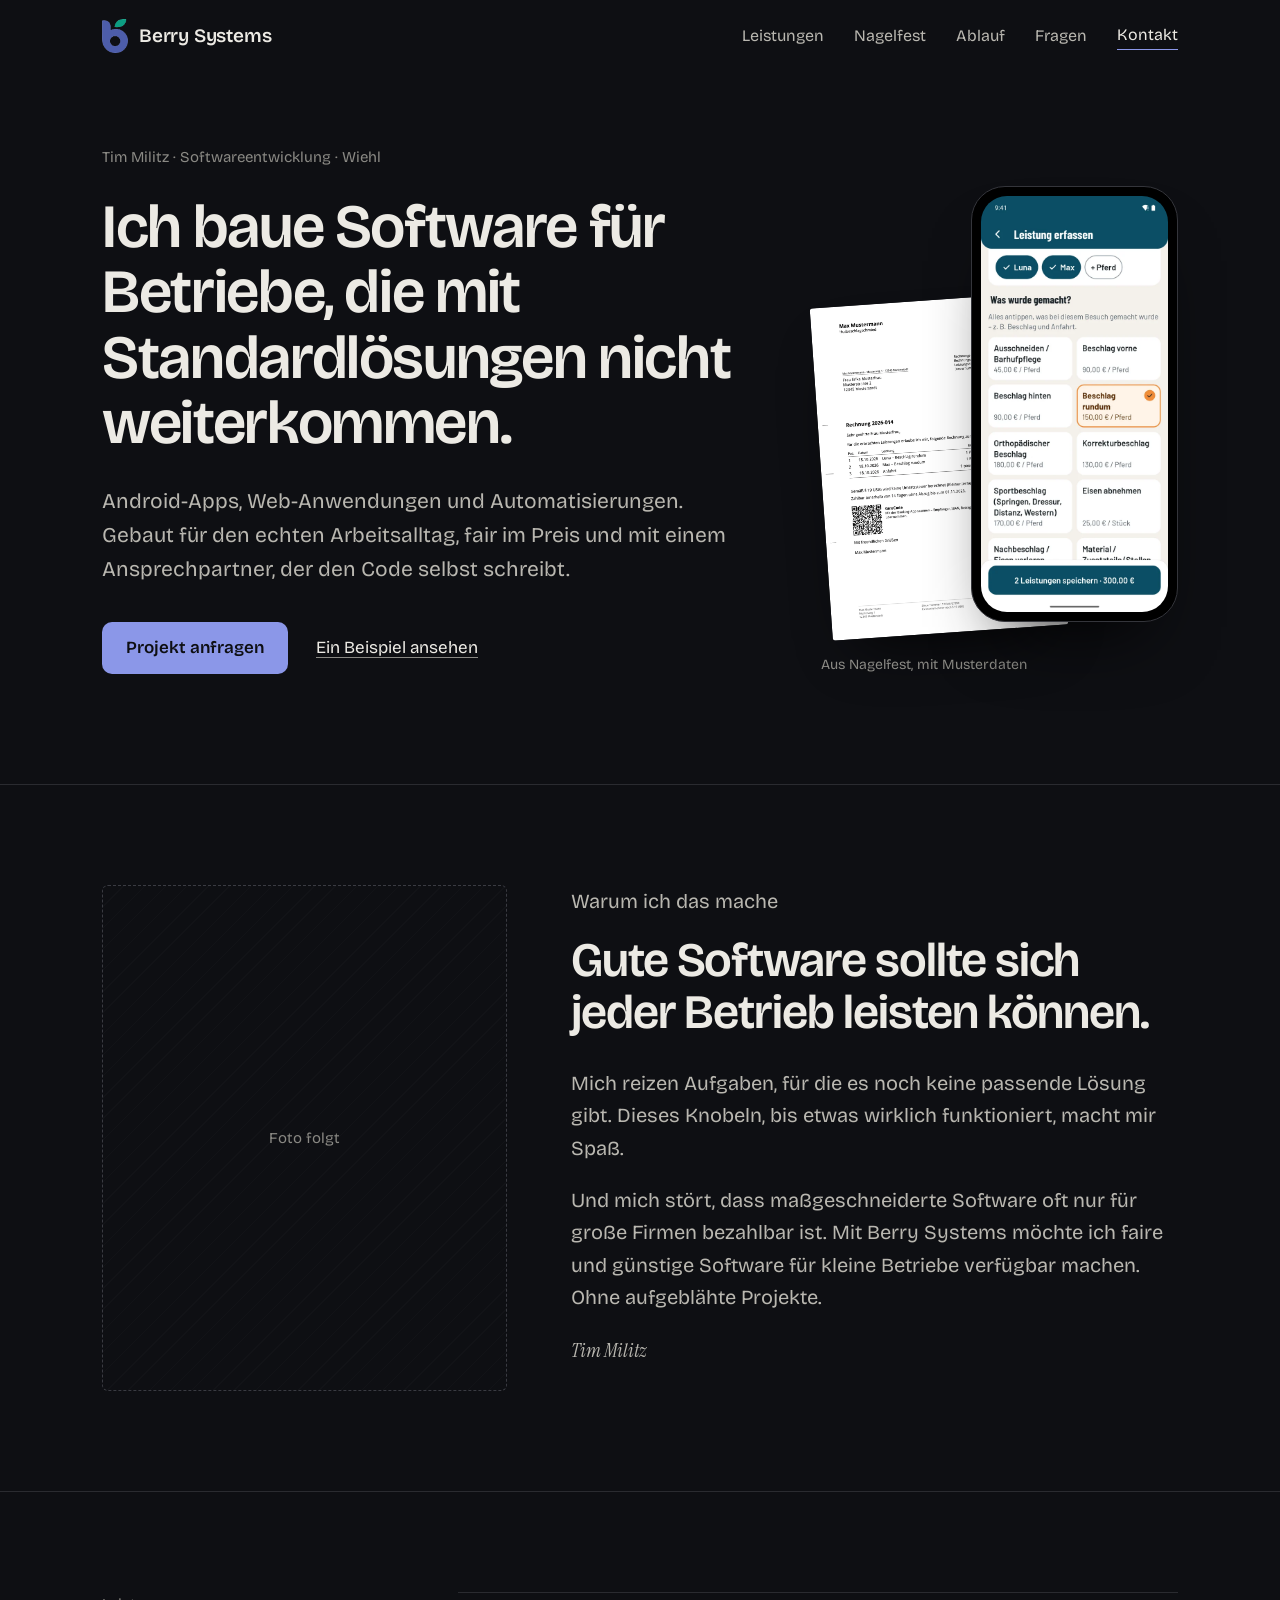
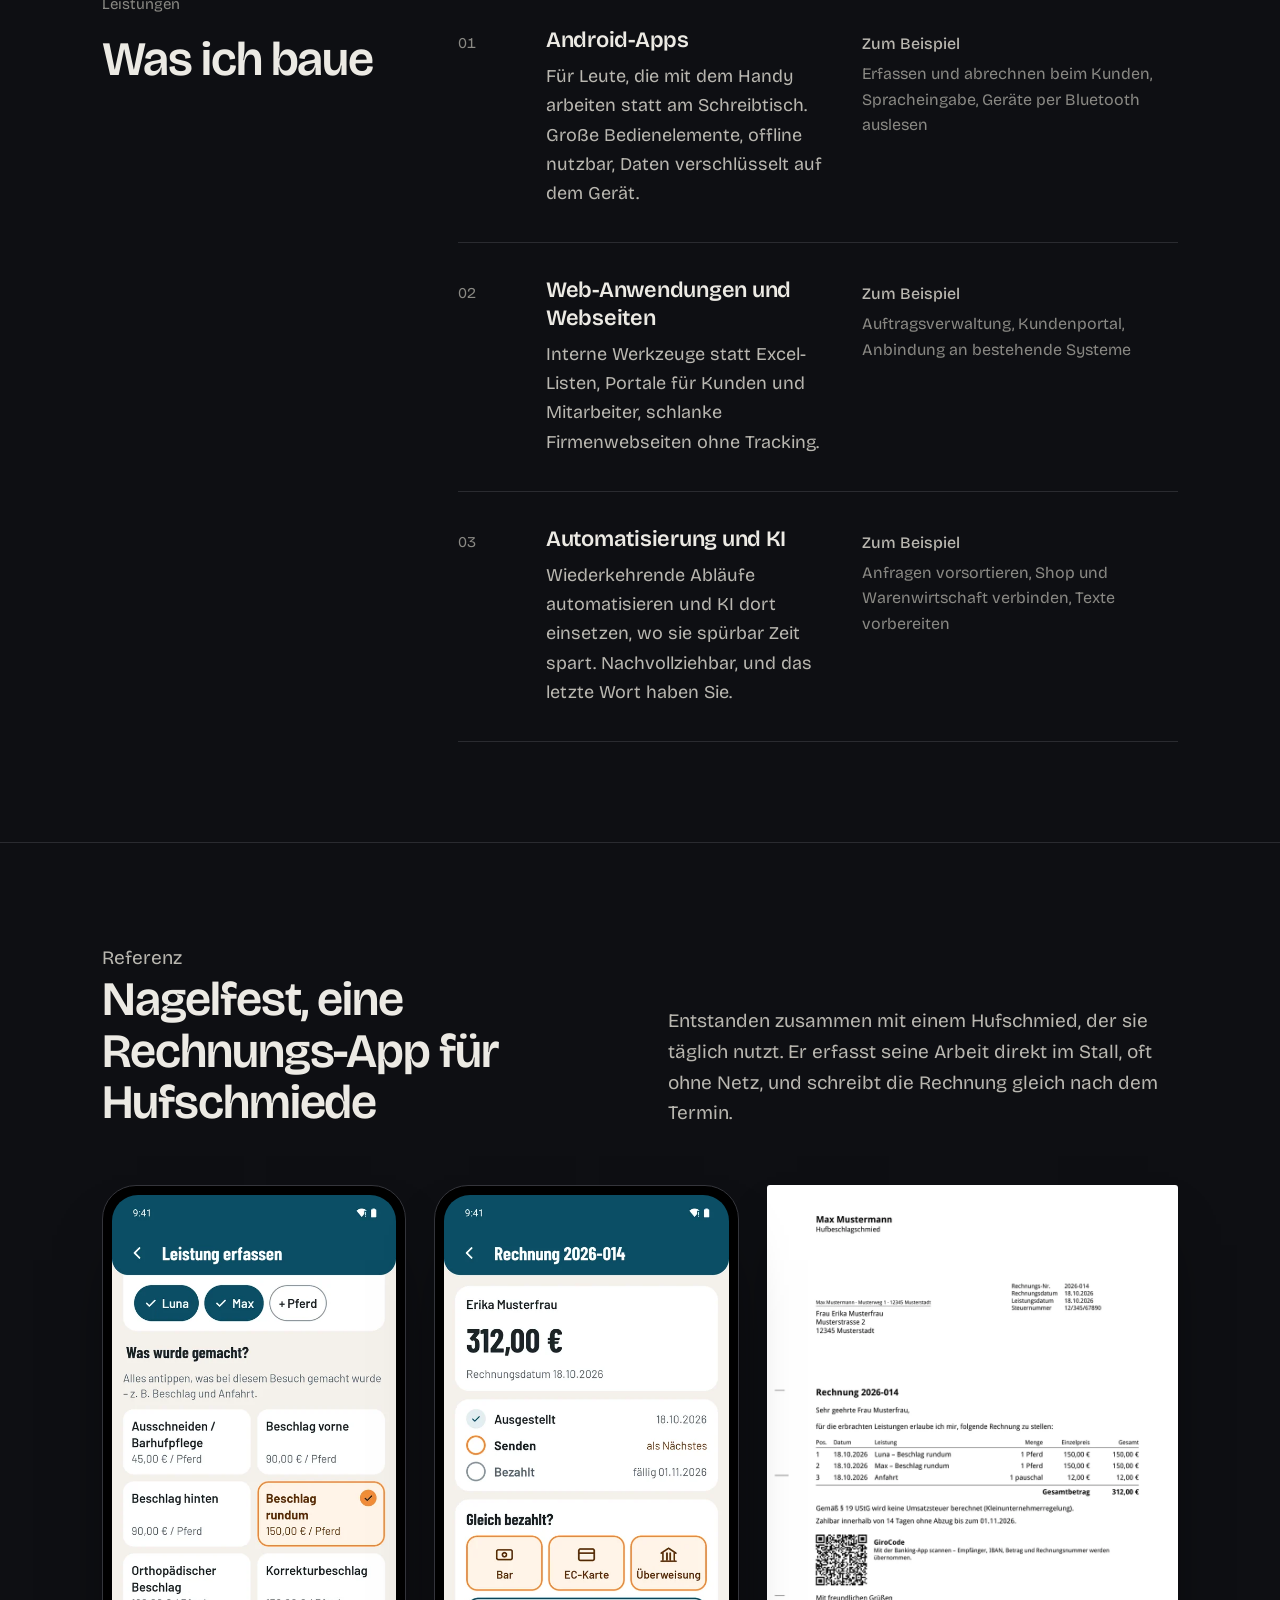
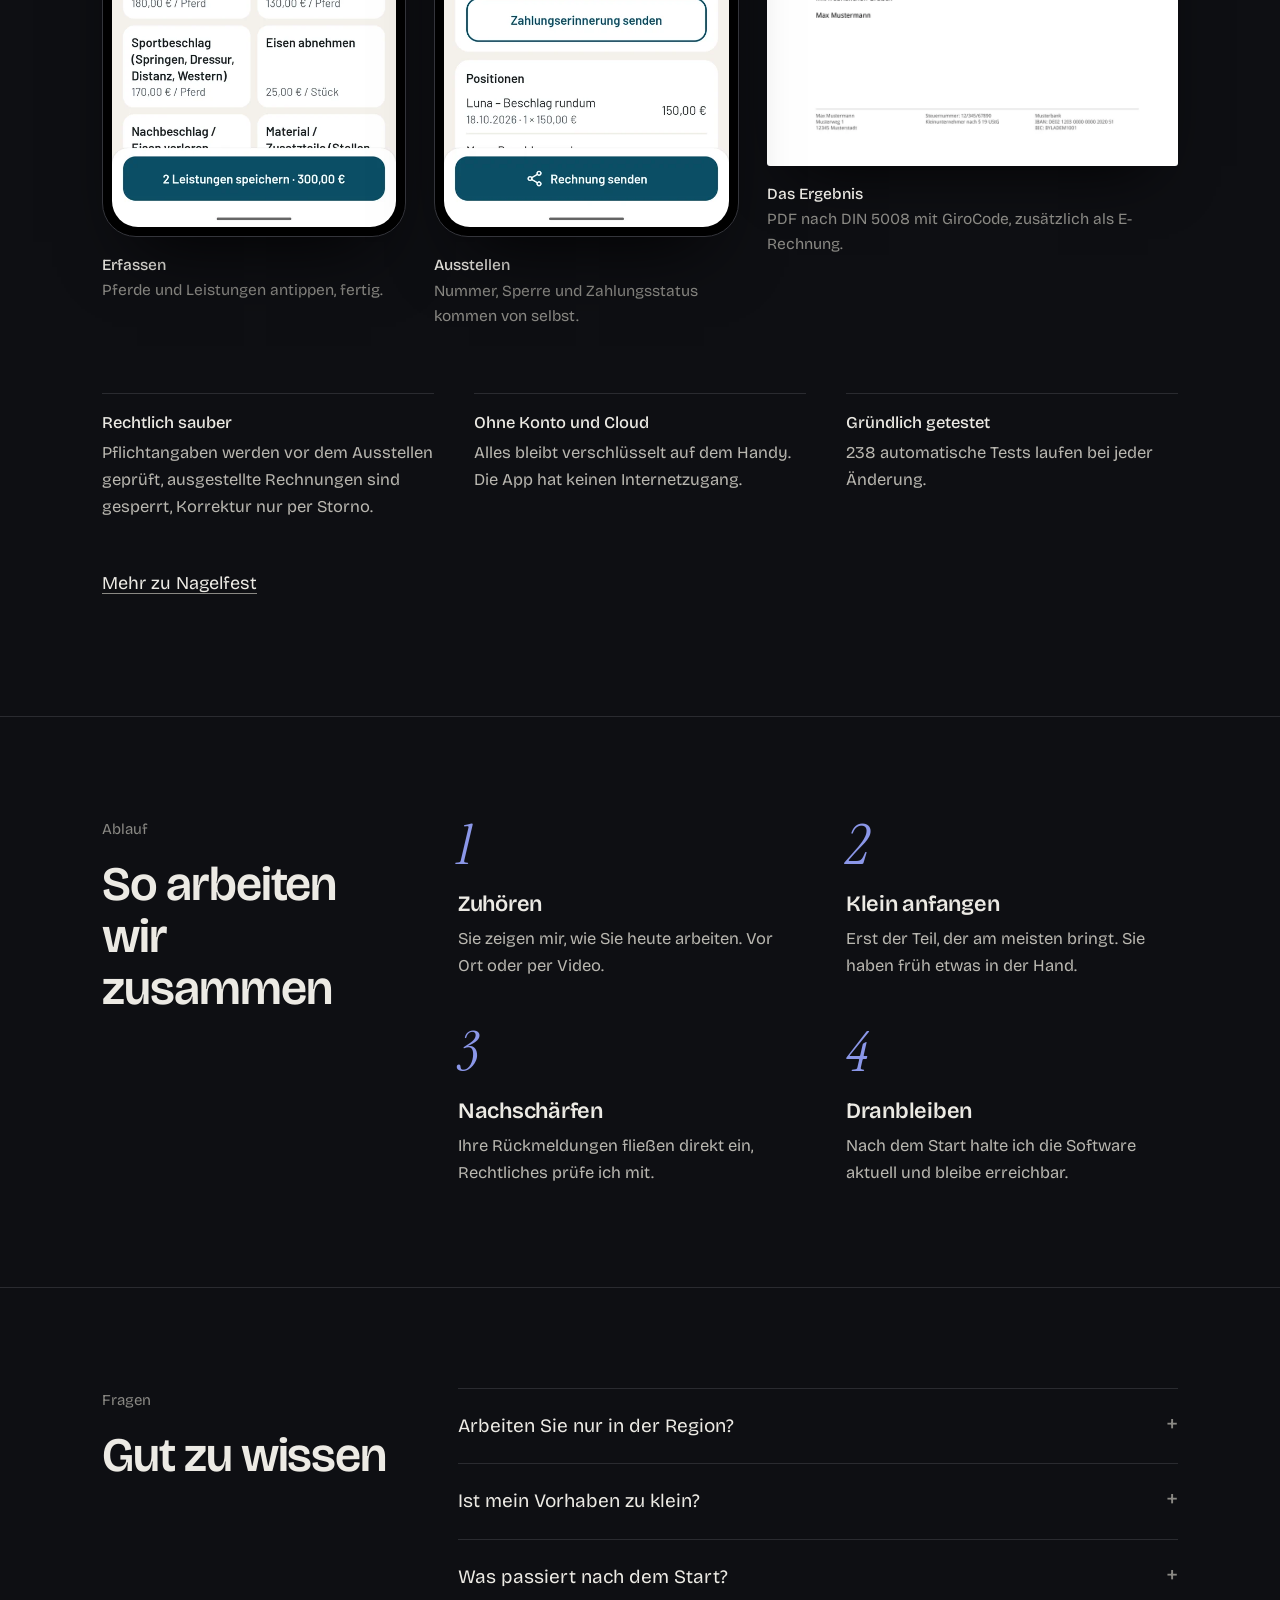
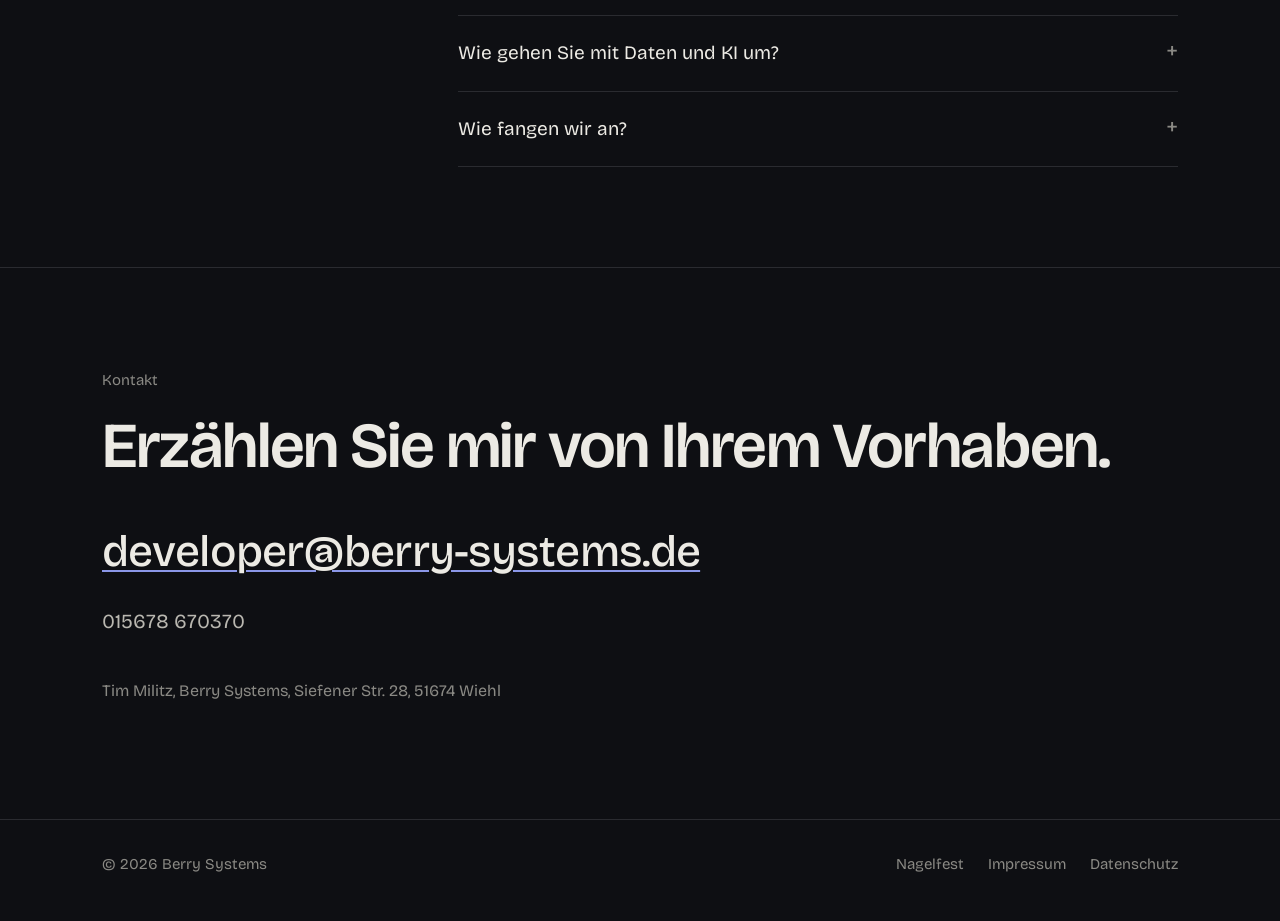
==== commit 5bcd7e40: "Ruhigeres Design ohne KI-Muster, echte Bildschirmfotos aus Nagelfest - Keine Kapseln mit Leuchtpunkt" ====
--- a/index.html
+++ b/index.html
@@ -3,11 +3,10 @@
 <head>
 <meta charset="utf-8">
 <meta name="viewport" content="width=device-width, initial-scale=1">
-<title>Berry Systems – Software, die einfach funktioniert</title>
-<meta name="description" content="Berry Systems entwickelt Android-Apps, Web-Anwendungen und KI-Automatisierungen für Handwerk, Händler und Mittelstand. Persönlich, praxisnah, aus Wiehl – deutschlandweit.">
-<meta name="theme-color" content="#08090E">
+<meta name="theme-color" content="#0E0F13">
+<title>Berry Systems · Tim Militz, Softwareentwicklung in Wiehl</title>
+<meta name="description" content="Ich entwickle Android-Apps, Web-Anwendungen und Automatisierungen für Betriebe, die mit Standardsoftware nicht weiterkommen. Fair und bezahlbar, aus Wiehl im Oberbergischen.">
 <link rel="icon" href="img/berry-systems-logo.png">
-<link rel="preload" href="fonts/bricolage.ttf" as="font" type="font/ttf" crossorigin>
 <link rel="stylesheet" href="css/site.css">
 <script>document.documentElement.classList.remove("no-js")</script>
 </head>
@@ -15,279 +14,168 @@
 
 <header class="site-head">
   <div class="bar">
-    <a class="brand" href="./" aria-label="Berry Systems – Startseite"><span class="logo"><img src="img/berry-b-180.png" alt="" width="17" height="22"></span>Berry Systems</a>
-    <button class="menu-toggle" aria-expanded="false" aria-controls="menu" aria-label="Menü öffnen">
-      <svg viewBox="0 0 24 24" fill="none" stroke="currentColor" stroke-width="2" stroke-linecap="round"><path d="M4 8h16M4 16h16"/></svg>
-    </button>
+    <a class="brand" href="./"><img src="img/berry-b-180.png" alt="" width="26" height="34">Berry Systems</a>
+    <button class="menu-toggle" aria-expanded="false" aria-controls="menu">Menü</button>
     <nav class="menu" id="menu">
       <a href="#leistungen">Leistungen</a>
-      <a href="#referenz">Referenz</a>
+      <a href="#nagelfest">Nagelfest</a>
       <a href="#ablauf">Ablauf</a>
-      <a href="#ueber-mich">Über mich</a>
       <a href="#fragen">Fragen</a>
-      <a class="btn small" href="#kontakt">Kontakt</a>
+      <a class="contact" href="#kontakt">Kontakt</a>
     </nav>
   </div>
 </header>
 
 <main>
 
-  <!-- Einstieg -->
-  <section class="hero" id="top">
-    <div class="glow a" aria-hidden="true"></div>
-    <div class="glow b" aria-hidden="true"></div>
+  <div class="hero">
     <div class="wrap">
-      <div class="tag fade-up">Apps · Web · KI-Automatisierung</div>
-      <h1 class="words" data-words>Software, die <span class="serif grad">einfach</span> funktioniert.</h1>
-      <p class="lead fade-up" style="animation-delay:.55s">Berry Systems entwickelt Android-Apps, Web-Anwendungen und
-        Automatisierungen für Handwerk, Händler und Mittelstand – persönlich, praxisnah und mit Blick fürs Rechtliche.</p>
-      <div class="actions fade-up" style="animation-delay:.7s">
-        <a class="btn" href="#kontakt">Projekt besprechen <span class="arrow" aria-hidden="true">→</span></a>
-        <a class="btn ghost" href="#referenz">Referenz ansehen</a>
+      <div>
+        <p class="byline">Tim Militz · Softwareentwicklung · Wiehl</p>
+        <h1>Ich baue Software für Betriebe, die mit Standardlösungen nicht weiterkommen.</h1>
+        <p class="lead">Android-Apps, Web-Anwendungen und Automatisierungen. Gebaut für den echten Arbeitsalltag,
+          fair im Preis und mit einem Ansprechpartner, der den Code selbst schreibt.</p>
+        <div class="actions">
+          <a class="btn" href="#kontakt">Projekt anfragen</a>
+          <a class="textlink" href="#nagelfest">Ein Beispiel ansehen</a>
+        </div>
       </div>
-      <p class="meta fade-up" style="animation-delay:.85s">Tim Militz · Wiehl im Oberbergischen · für Kunden in ganz Deutschland</p>
+      <figure class="shots">
+        <img class="paper" src="img/nagelfest-rechnung-pdf.webp" alt="Rechnung als PDF aus der App Nagelfest, mit Musterdaten" width="900" height="1273">
+        <div class="frame"><img src="img/nagelfest-erfassen.webp" alt="Nagelfest: Leistung erfassen für zwei Pferde, Beschlag rundum ausgewählt" width="540" height="1200"></div>
+        <figcaption>Aus Nagelfest, mit Musterdaten</figcaption>
+      </figure>
+    </div>
+  </div>
 
-      <div class="stage" id="stage" aria-label="Beispiele: Rechnung aus Nagelfest, App-Startbildschirm und eine automatisierte Anfrage – alles mit Musterdaten">
-        <div class="float f-invoice fade-up" data-depth="14" style="animation-delay:1s">
-          <div class="glass invoice" id="invoice">
-            <div class="top">
-              <div>
-                <div class="from">HUFBESCHLAG MUSTERMANN · MUSTERSTADT</div>
-                <div class="title">Rechnung</div>
-                <div class="no">Nr. 2026-014 · 16.10.2026</div>
-              </div>
-              <svg class="qr" id="qr" viewBox="0 0 25 25" aria-hidden="true"></svg>
-            </div>
-            <div class="to">an <strong>Erika Musterfrau</strong>, Musterstadt</div>
-            <div class="row pending"><span>Beschlag rundum<small>Luna · 1 Pferd</small></span><span>95,00 €</span></div>
-            <div class="row pending"><span>Barhufpflege<small>Max · 1 Pferd</small></span><span>38,00 €</span></div>
-            <div class="row pending"><span>Anfahrt<small>pauschal</small></span><span>12,00 €</span></div>
-            <div class="sum"><span>Gesamt</span><span id="sum">0,00 €</span></div>
-            <div class="note">Gemäß § 19 UStG wird keine Umsatzsteuer berechnet.</div>
-            <div class="stamp" id="stamp">ausgestellt</div>
-          </div>
-          <button class="replay" id="replay" type="button">
-            <svg width="14" height="14" viewBox="0 0 24 24" fill="none" stroke="currentColor" stroke-width="2.2" stroke-linecap="round"><path d="M3 12a9 9 0 1 0 3-6.7M3 4v5h5"/></svg>
-            noch einmal ausstellen
-          </button>
-        </div>
+  <section id="warum">
+    <div class="wrap why">
+      <div class="photo-slot reveal" role="img" aria-label="Platz für ein Foto">Foto folgt</div>
+      <div class="text reveal">
+        <p class="label">Warum ich das mache</p>
+        <h2>Gute Software sollte sich jeder Betrieb leisten können.</h2>
+        <p>Mich reizen Aufgaben, für die es noch keine passende Lösung gibt. Dieses Knobeln, bis etwas wirklich
+          funktioniert, macht mir Spaß.</p>
+        <p>Und mich stört, dass maßgeschneiderte Software oft nur für große Firmen bezahlbar ist. Mit Berry Systems
+          möchte ich faire und günstige Software für kleine Betriebe verfügbar machen. Ohne aufgeblähte
+          Projekte.</p>
+        <p class="sign">Tim Militz</p>
+      </div>
+    </div>
+  </section>
 
-        <div class="float f-phone fade-up" data-depth="26" style="animation-delay:.9s" aria-hidden="true">
-          <div class="phone">
-            <div class="screen">
-              <div class="appbar"><img src="img/nagelfest-icon.png" alt=""><b>Nagelfest</b></div>
-              <div class="tiles">
-                <div class="tile"><div class="lbl">Offen</div><div class="val">1.284,00 €</div><div class="sub">9 Rechnungen</div></div>
-                <div class="tile warn"><div class="lbl">Überfällig</div><div class="val">145,00 €</div><div class="sub">Erika Musterfrau · seit 3 Tagen</div></div>
-                <div class="tile"><div class="lbl">Fällig diese Woche</div><div class="val">6 Pferde</div><div class="sub">Luna, Max, Sternchen …</div></div>
-              </div>
-              <div class="big"><svg viewBox="0 0 24 24"><rect x="9" y="3" width="6" height="11" rx="3"/><path d="M5 11a7 7 0 0 0 14 0M12 18v3"/></svg>Leistung sprechen</div>
-            </div>
-          </div>
-        </div>
+  <section id="leistungen">
+    <div class="wrap">
+      <div class="split">
+        <div><p class="label">Leistungen</p><h2>Was ich baue</h2></div>
+        <ul class="services">
+          <li class="reveal">
+            <span class="no">01</span>
+            <div><h3>Android-Apps</h3><p>Für Leute, die mit dem Handy arbeiten statt am Schreibtisch. Große Bedienelemente,
+              offline nutzbar, Daten verschlüsselt auf dem Gerät.</p></div>
+            <div class="ex"><b>Zum Beispiel</b>Erfassen und abrechnen beim Kunden, Spracheingabe, Geräte per Bluetooth auslesen</div>
+          </li>
+          <li class="reveal">
+            <span class="no">02</span>
+            <div><h3>Web-Anwendungen und Webseiten</h3><p>Interne Werkzeuge statt Excel-Listen, Portale für Kunden und
+              Mitarbeiter, schlanke Firmenwebseiten ohne Tracking.</p></div>
+            <div class="ex"><b>Zum Beispiel</b>Auftragsverwaltung, Kundenportal, Anbindung an bestehende Systeme</div>
+          </li>
+          <li class="reveal">
+            <span class="no">03</span>
+            <div><h3>Automatisierung und KI</h3><p>Wiederkehrende Abläufe automatisieren und KI dort einsetzen, wo sie
+              spürbar Zeit spart. Nachvollziehbar, und das letzte Wort haben Sie.</p></div>
+            <div class="ex"><b>Zum Beispiel</b>Anfragen vorsortieren, Shop und Warenwirtschaft verbinden, Texte vorbereiten</div>
+          </li>
+        </ul>
+      </div>
+    </div>
+  </section>
 
-        <div class="float f-flow fade-up" data-depth="18" style="animation-delay:1.1s" aria-hidden="true">
-          <div class="glass flow" id="flow">
-            <div class="head"><span>Ablauf: Anfrage</span><span class="live">läuft</span></div>
-            <div class="node"><span class="ic"><svg viewBox="0 0 24 24"><rect x="3" y="5" width="18" height="14" rx="2"/><path d="M3 7l9 6 9-6"/></svg></span><span>E-Mail kommt an<small>„Termin für zwei Pferde?“</small></span><span class="chk">✓</span></div>
-            <div class="node"><span class="ic"><svg viewBox="0 0 24 24"><path d="M12 3l2.5 5.5L20 11l-5.5 2.5L12 19l-2.5-5.5L4 11l5.5-2.5z"/></svg></span><span>KI ordnet zu<small>Kunde erkannt · Anfrage: Termin</small></span><span class="chk">✓</span></div>
-            <div class="node ok"><span class="ic"><svg viewBox="0 0 24 24"><path d="M5 12l5 5L20 7"/></svg></span><span>Entwurf zur Freigabe<small>Antwort mit Terminvorschlag</small></span><span class="chk">✓</span></div>
-          </div>
+  <section id="nagelfest">
+    <div class="wrap">
+      <div class="ref-head reveal">
+        <div><p class="label">Referenz</p><h2>Nagelfest, eine Rechnungs-App für Hufschmiede</h2></div>
+        <p>Entstanden zusammen mit einem Hufschmied, der sie täglich nutzt. Er erfasst seine Arbeit direkt im Stall,
+          oft ohne Netz, und schreibt die Rechnung gleich nach dem Termin.</p>
+      </div>
+      <div class="gallery">
+        <figure class="reveal">
+          <div class="frame"><img src="img/nagelfest-erfassen.webp" alt="Leistung erfassen: zwei Pferde und Beschlag rundum ausgewählt, 300 Euro" width="540" height="1200" loading="lazy"></div>
+          <figcaption><b>Erfassen</b>Pferde und Leistungen antippen, fertig.</figcaption>
+        </figure>
+        <figure class="reveal">
+          <div class="frame"><img src="img/nagelfest-rechnung.webp" alt="Ausgestellte Rechnung 2026-014 über 312 Euro mit Zahlungsstatus" width="540" height="1200" loading="lazy"></div>
+          <figcaption><b>Ausstellen</b>Nummer, Sperre und Zahlungsstatus kommen von selbst.</figcaption>
+        </figure>
+        <figure class="reveal">
+          <img class="pdf" src="img/nagelfest-rechnung-pdf.webp" alt="Rechnung 2026-014 als PDF nach DIN 5008 mit GiroCode" width="900" height="1273" loading="lazy">
+          <figcaption><b>Das Ergebnis</b>PDF nach DIN 5008 mit GiroCode, zusätzlich als E-Rechnung.</figcaption>
+        </figure>
+      </div>
+      <ul class="facts">
+        <li class="reveal"><b>Rechtlich sauber</b>Pflichtangaben werden vor dem Ausstellen geprüft, ausgestellte Rechnungen sind gesperrt, Korrektur nur per Storno.</li>
+        <li class="reveal"><b>Ohne Konto und Cloud</b>Alles bleibt verschlüsselt auf dem Handy. Die App hat keinen Internetzugang.</li>
+        <li class="reveal"><b>Gründlich getestet</b>238 automatische Tests laufen bei jeder Änderung.</li>
+      </ul>
+      <p class="ref-more"><a href="nagelfest/">Mehr zu Nagelfest</a></p>
+    </div>
+  </section>
+
+  <section id="ablauf">
+    <div class="wrap">
+      <div class="split">
+        <div><p class="label">Ablauf</p><h2>So arbeiten wir zusammen</h2></div>
+        <ol class="steps">
+          <li class="reveal"><h3>Zuhören</h3><p>Sie zeigen mir, wie Sie heute arbeiten. Vor Ort oder per Video.</p></li>
+          <li class="reveal"><h3>Klein anfangen</h3><p>Erst der Teil, der am meisten bringt. Sie haben früh etwas in der Hand.</p></li>
+          <li class="reveal"><h3>Nachschärfen</h3><p>Ihre Rückmeldungen fließen direkt ein, Rechtliches prüfe ich mit.</p></li>
+          <li class="reveal"><h3>Dranbleiben</h3><p>Nach dem Start halte ich die Software aktuell und bleibe erreichbar.</p></li>
+        </ol>
+      </div>
+    </div>
+  </section>
+
+  <section id="fragen">
+    <div class="wrap">
+      <div class="split">
+        <div><p class="label">Fragen</p><h2>Gut zu wissen</h2></div>
+        <div class="faq">
+          <details><summary>Arbeiten Sie nur in der Region?</summary>
+            <p>Nein. Ich sitze in Wiehl im Oberbergischen und arbeite mit Kunden in ganz Deutschland. Die meisten
+              Gespräche laufen per Video, Termine vor Ort sind nach Absprache möglich.</p></details>
+          <details><summary>Ist mein Vorhaben zu klein?</summary>
+            <p>Wahrscheinlich nicht. Gerade kleine Betriebe profitieren von einem Werkzeug, das genau zu ihren Abläufen
+              passt. Nagelfest ist dafür ein gutes Beispiel.</p></details>
+          <details><summary>Was passiert nach dem Start?</summary>
+            <p>Ich halte Ihre Software aktuell, kümmere mich um Sicherheitsupdates und bin da, wenn sich Anforderungen
+              ändern.</p></details>
+          <details><summary>Wie gehen Sie mit Daten und KI um?</summary>
+            <p>So wenig Daten wie möglich, Verschlüsselung wo nötig. KI setze ich nur ein, wo sie Ihnen wirklich nutzt,
+              und Sie entscheiden, was damit passiert.</p></details>
+          <details><summary>Wie fangen wir an?</summary>
+            <p>Schreiben Sie mir oder rufen Sie an. Ein paar Sätze genügen: was Sie heute machen und was besser werden
+              soll. Das erste Gespräch ist unverbindlich.</p></details>
         </div>
       </div>
     </div>
   </section>
 
-  <!-- Laufband: Werkzeuge -->
-  <div class="ticker" aria-label="Eingesetzte Technik">
-    <div class="track">
-      <span>Kotlin</span><span>Jetpack Compose</span><span>Android</span><span>Next.js</span><span>TypeScript</span><span>PostgreSQL</span><span>Python</span><span>KI-Modelle</span><span>REST &amp; MQTT</span><span>E-Rechnung (ZUGFeRD)</span><span>SQLCipher</span><span>GitHub Actions</span>
-      <span aria-hidden="true">Kotlin</span><span aria-hidden="true">Jetpack Compose</span><span aria-hidden="true">Android</span><span aria-hidden="true">Next.js</span><span aria-hidden="true">TypeScript</span><span aria-hidden="true">PostgreSQL</span><span aria-hidden="true">Python</span><span aria-hidden="true">KI-Modelle</span><span aria-hidden="true">REST &amp; MQTT</span><span aria-hidden="true">E-Rechnung (ZUGFeRD)</span><span aria-hidden="true">SQLCipher</span><span aria-hidden="true">GitHub Actions</span>
-    </div>
-  </div>
-
-  <!-- Leistungen -->
-  <section id="leistungen">
+  <section id="kontakt" class="contact">
     <div class="wrap">
-      <div class="head-row reveal">
-        <div><div class="tag">Leistungen</div><h2>Was ich für Sie <span class="serif">baue</span>.</h2></div>
-        <p>Keine Software von der Stange, sondern genau das Werkzeug, das in Ihrem Alltag fehlt – und nicht mehr.</p>
-      </div>
-
-      <div class="bento">
-        <article class="card c-android reveal" data-spot>
-          <div class="num"><span>01</span><span>Android</span></div>
-          <h3>Apps für unterwegs</h3>
-          <p>Für Leute, die mit dem Handy arbeiten statt am Schreibtisch: große Bedienelemente, offline nutzbar,
-            Daten verschlüsselt auf dem Gerät.</p>
-<div class="code" aria-hidden="true"><span class="c">// Rechnung ausstellen: alles oder nichts</span>
-<span class="k">db</span>.withTransaction {
-  <span class="k">val</span> nr = nummernkreis.<span class="s">naechste</span>()
-  pdf.<span class="s">erzeugen</span>(rechnung, nr)
-  rechnung.<span class="s">sperren</span>()
-}</div>
-        </article>
-
-        <article class="card c-web reveal d1" data-spot>
-          <div class="num"><span>02</span><span>Web</span></div>
-          <h3>Web-Anwendungen &amp; Webseiten</h3>
-          <p>Interne Werkzeuge statt Excel-Listen, Portale für Kunden und Mitarbeiter, schnelle Firmenwebseiten –
-            barrierearm und ohne Datenkraken im Hintergrund.</p>
-          <ul><li>Kundenportale</li><li>Interne Tools</li><li>Firmenwebseiten</li><li>Schnittstellen</li></ul>
-          <div class="art ring" aria-hidden="true"></div>
-        </article>
-
-        <article class="card c-ki reveal" data-spot>
-          <div class="num"><span>03</span><span>KI</span></div>
-          <h3>KI &amp; Automatisierung</h3>
-          <p>Anfragen vorsortieren, Shop und Warenwirtschaft verbinden, Texte vorbereiten – dort, wo es spürbar Zeit
-            spart, nachvollziehbar und mit Ihrer Freigabe.</p>
-        </article>
-
-        <article class="card c-small reveal d1" data-spot>
-          <div class="big-ic"><svg viewBox="0 0 24 24"><rect x="5" y="11" width="14" height="10" rx="2"/><path d="M8 11V7a4 4 0 0 1 8 0v4"/></svg></div>
-          <h3>Datenschutz eingebaut</h3>
-          <p>So wenig Daten wie möglich, Verschlüsselung wo nötig, kein Tracking als Standard.</p>
-        </article>
-
-        <article class="card c-small reveal d2" data-spot>
-          <div class="big-ic"><svg viewBox="0 0 24 24"><path d="M12 3l8 4v5c0 4.5-3.4 8.3-8 9-4.6-.7-8-4.5-8-9V7z"/><path d="M9 12l2 2 4-4"/></svg></div>
-          <h3>Rechtlich mitgedacht</h3>
-          <p>GoBD, E-Rechnung und DSGVO berücksichtige ich von Anfang an – nicht erst kurz vor dem Start.</p>
-        </article>
-      </div>
-    </div>
-  </section>
-
-  <!-- Referenz -->
-  <section id="referenz" style="padding-top:0">
-    <div class="wrap">
-      <div class="case reveal">
-        <div class="case-grid">
-          <div>
-            <div class="tag">Referenz · Nagelfest</div>
-            <h2>Rechnungen <span class="serif grad">direkt</span> im Stall.</h2>
-            <p class="lead">Eine Rechnungs-App für Hufbeschlagschmiede, entstanden zusammen mit einem Hufschmied, der sie
-              täglich nutzt.</p>
-            <div class="pst">
-              <div><b>Ausgangslage</b><span>Leistungen im Stall erfassen – mit Handschuhen, oft ohne Netz.</span></div>
-              <div><b>Lösung</b><span>Offline-App mit großen Knöpfen, Mehrfachauswahl und Spracheingabe.</span></div>
-              <div><b>Ergebnis</b><span>Rechnung direkt nach dem Termin – mit GiroCode und E-Rechnung.</span></div>
-            </div>
-            <div class="stats">
-              <div><b data-count="238">238</b><span>automatische Tests prüfen jede Änderung</span></div>
-              <div><b data-count="0">0</b><span>Tracker, Werbung oder Cloud-Konten</span></div>
-              <div><b data-count="8">8</b><span>Jahre Aufbewahrung, nichts wird je automatisch gelöscht</span></div>
-            </div>
-            <div class="chips"><span>DIN 5008</span><span>ZUGFeRD / EN 16931</span><span>GoBD-Sperre</span><span>SQLCipher</span><span>Spracheingabe offline</span></div>
-            <p style="margin:34px 0 0"><a class="btn" href="nagelfest/">Zur App-Seite <span class="arrow" aria-hidden="true">→</span></a></p>
-          </div>
-          <div class="phone-wrap" aria-hidden="true">
-            <div class="phone">
-              <div class="screen">
-                <div class="appbar"><img src="img/nagelfest-icon.png" alt=""><b>Nagelfest</b></div>
-                <div class="tiles">
-                  <div class="tile"><div class="lbl">Leistung erfassen</div><div class="val">Erika Musterfrau</div><div class="sub">Luna, Max · Beschlag rundum</div></div>
-                  <div class="tile"><div class="lbl">Rechnung 2026-014</div><div class="val">145,00 €</div><div class="sub">ausgestellt · GiroCode · E-Rechnung</div></div>
-                  <div class="tile warn"><div class="lbl">Fällig</div><div class="val">Sternchen</div><div class="sub">letzter Beschlag vor 6 Wochen</div></div>
-                </div>
-                <div class="big"><svg viewBox="0 0 24 24"><rect x="9" y="3" width="6" height="11" rx="3"/><path d="M5 11a7 7 0 0 0 14 0M12 18v3"/></svg>Leistung sprechen</div>
-              </div>
-            </div>
-          </div>
-        </div>
-      </div>
-    </div>
-  </section>
-
-  <!-- Ablauf -->
-  <section id="ablauf" style="padding-top:0">
-    <div class="wrap">
-      <div class="head-row reveal">
-        <div><div class="tag">Ablauf</div><h2>Erst verstehen, <span class="serif">dann</span> bauen.</h2></div>
-        <p>Kein Pflichtenheft mit 80 Seiten: Wir fangen klein an, Sie probieren früh aus, und wir verbessern, bis es im Alltag sitzt.</p>
-      </div>
-      <div class="progress" aria-hidden="true"><i id="progress"></i></div>
-      <div class="steps" id="steps">
-        <div class="step reveal"><div class="n">1</div><h3>Zuhören</h3><p>Sie zeigen mir, wie Sie heute arbeiten – vor Ort oder per Video. Wo hakt es, was kostet Zeit?</p></div>
-        <div class="step reveal d1"><div class="n">2</div><h3>Klein anfangen</h3><p>Zuerst der Teil, der am meisten bringt. Sie bekommen früh etwas zum Anfassen.</p></div>
-        <div class="step reveal d2"><div class="n">3</div><h3>Gemeinsam schärfen</h3><p>Ihre Rückmeldungen fließen direkt ein. Rechtliches prüfe ich von Anfang an mit.</p></div>
-        <div class="step reveal d3"><div class="n">4</div><h3>Dranbleiben</h3><p>Nach dem Start halte ich Ihre Software aktuell und bleibe Ihr Ansprechpartner.</p></div>
-      </div>
-    </div>
-  </section>
-
-  <!-- Über mich -->
-  <section id="ueber-mich" style="padding-top:0">
-    <div class="wrap about">
-      <div class="reveal">
-        <div class="tag">Über mich</div>
-        <p class="quote">Wenn Sie anrufen, sprechen Sie mit dem, der Ihre Software auch schreibt.</p>
-        <div class="who"><div class="av" aria-hidden="true">TM</div><div><b>Tim Militz</b><span>Gründer von Berry Systems, Wiehl</span></div></div>
-      </div>
-      <div class="text reveal d1">
-        <p>Berry Systems ist bewusst klein: <strong>ein Entwickler, ein Ansprechpartner, kurze Wege</strong> – von der
-          ersten Idee bis zum nächsten Update.</p>
-        <p>Am liebsten arbeite ich nah an der Praxis. Nagelfest ist so entstanden: nicht am Reißbrett, sondern
-          gemeinsam mit einem Hufschmied, der mir gezeigt hat, was er zwischen zwei Pferden wirklich braucht – große
-          Knöpfe, keine Anmeldung und eine Rechnung, die beim Finanzamt standhält. Genau so gehe ich auch an Ihr
-          Vorhaben heran.</p>
-        <div class="values">
-          <div><b>Kurze Wege</b><span>Direkter Draht statt Ticketsystem.</span></div>
-          <div><b>Klare Sprache</b><span>Technik so erklärt, dass man sie versteht.</span></div>
-          <div><b>Praxis vor Theorie</b><span>Gebaut für den echten Arbeitsalltag.</span></div>
-          <div><b>Sorgfalt</b><span>Automatische Tests und saubere Übergaben.</span></div>
-        </div>
-      </div>
-    </div>
-  </section>
-
-  <!-- Fragen -->
-  <section id="fragen" style="padding-top:0">
-    <div class="wrap">
-      <div class="head-row reveal"><div><div class="tag">Fragen</div><h2>Gut zu wissen.</h2></div></div>
-      <div class="faq reveal">
-        <details><summary>Arbeiten Sie nur in der Region?<span class="pm" aria-hidden="true">+</span></summary>
-          <p>Nein. Ich sitze in Wiehl im Oberbergischen und arbeite mit Kunden in ganz Deutschland. Die meisten Gespräche
-            laufen per Video; Termine vor Ort sind nach Absprache möglich.</p></details>
-        <details><summary>Ist mein Vorhaben zu klein?<span class="pm" aria-hidden="true">+</span></summary>
-          <p>Wahrscheinlich nicht. Gerade kleine Betriebe profitieren von einem Werkzeug, das genau zu ihren Abläufen passt –
-            Nagelfest ist dafür das beste Beispiel.</p></details>
-        <details><summary>Was passiert nach dem Start?<span class="pm" aria-hidden="true">+</span></summary>
-          <p>Ich halte Ihre Software aktuell, kümmere mich um Sicherheitsupdates und bleibe Ihr Ansprechpartner, wenn sich
-            Anforderungen ändern.</p></details>
-        <details><summary>Wie gehen Sie mit Daten und KI um?<span class="pm" aria-hidden="true">+</span></summary>
-          <p>Datenschutz gehört bei mir zum Entwurf, nicht zum Nachtrag: so wenig Daten wie möglich, Verschlüsselung wo nötig.
-            KI setze ich nur ein, wo sie Ihnen wirklich nutzt – nachvollziehbar und mit Ihrer Freigabe.</p></details>
-        <details><summary>Wie fangen wir an?<span class="pm" aria-hidden="true">+</span></summary>
-          <p>Schreiben Sie mir oder rufen Sie an – ein paar Sätze genügen: was Sie heute machen, was Sie stört und was
-            besser werden soll. Das erste Gespräch ist unverbindlich.</p></details>
-      </div>
-    </div>
-  </section>
-
-  <!-- Kontakt -->
-  <section id="kontakt" style="padding-top:0">
-    <div class="wrap">
-      <div class="cta reveal">
-        <div class="tag">Kontakt</div>
-        <h2>Lassen Sie uns über Ihr Vorhaben <span class="serif grad">sprechen</span>.</h2>
-        <p>Erzählen Sie mir, was Sie vorhaben – ich melde mich persönlich bei Ihnen.</p>
-        <div class="contact-ways">
-          <a class="btn" href="mailto:developer@berry-systems.de?subject=Anfrage%20%C3%BCber%20berry-systems.de">developer@berry-systems.de <span class="arrow" aria-hidden="true">→</span></a>
-          <a class="btn ghost" href="tel:+4915678670370">015678 670370</a>
-        </div>
-        <p class="fine">Kein Formular, kein Tracking – einfach E-Mail oder Telefon.</p>
-      </div>
+      <p class="label">Kontakt</p>
+      <h2>Erzählen Sie mir von Ihrem Vorhaben.</h2>
+      <a class="mail" href="mailto:developer@berry-systems.de?subject=Anfrage%20%C3%BCber%20berry-systems.de">developer@berry-systems.de</a>
+      <a class="phone" href="tel:+4915678670370">015678 670370</a>
+      <p class="small">Tim Militz, Berry Systems, Siefener Str. 28, 51674 Wiehl</p>
     </div>
   </section>
 
 </main>
 
 <footer class="site-foot">
-  <div class="huge" aria-hidden="true">berry systems</div>
   <div class="wrap">
-    <span>© <span id="year">2026</span> Berry Systems · Tim Militz · Wiehl</span>
+    <span>© <span id="year">2026</span> Berry Systems</span>
     <nav><a href="nagelfest/">Nagelfest</a><a href="impressum.html">Impressum</a><a href="datenschutz.html">Datenschutz</a></nav>
   </div>
 </footer>
--- a/css/site.css
+++ b/css/site.css
@@ -1,374 +1,182 @@
-/* Berry Systems – Webauftritt (dunkel). Alles lokal: keine externen Schriften, Skripte oder Tracker.
-   Schriften (SIL Open Font License 1.1, siehe fonts/*OFL.txt): Bricolage Grotesque, Instrument Serif, Barlow. */
+/* Berry Systems – Webauftritt. Alles lokal: keine externen Schriften, Skripte oder Tracker.
+   Schriften (SIL Open Font License 1.1, siehe fonts/*OFL.txt): Bricolage Grotesque, Instrument Serif. */
 
 @font-face { font-family: "Bricolage"; src: url("../fonts/bricolage.ttf") format("truetype"); font-weight: 200 800; font-stretch: 75% 100%; font-display: swap; }
 @font-face { font-family: "Instrument Serif"; src: url("../fonts/is-InstrumentSerif-Italic.ttf") format("truetype"); font-weight: 400; font-style: italic; font-display: swap; }
-@font-face { font-family: "Instrument Serif"; src: url("../fonts/is-InstrumentSerif-Regular.ttf") format("truetype"); font-weight: 400; font-style: normal; font-display: swap; }
-@font-face { font-family: "Barlow"; src: url("../fonts/barlow_regular.ttf") format("truetype"); font-weight: 400; font-display: swap; }
-@font-face { font-family: "Barlow"; src: url("../fonts/barlow_semibold.ttf") format("truetype"); font-weight: 600; font-display: swap; }
 
 :root {
-  --bg: #08090E;
-  --bg-2: #0D0F16;
-  --surface: #12141D;
-  --surface-2: #181B26;
-  --line: rgba(255, 255, 255, .08);
-  --line-strong: rgba(255, 255, 255, .14);
-  --text: #EEEFF4;
-  --muted: #8F94A8;
-  --dim: #5E6378;
-  --berry: #7383E6;          /* Logo-Blau, für dunklen Grund aufgehellt */
-  --berry-deep: #4D5DAA;     /* Logo-Blau original */
-  --leaf: #1FD1A8;           /* Blatt-Grün, aufgehellt */
-  --leaf-deep: #0C9D82;
-  --glow-berry: rgba(115, 131, 230, .35);
-  --glow-leaf: rgba(31, 209, 168, .22);
-  --radius: 18px;
+  --bg: #0E0F13;
+  --bg-2: #14161B;
+  --text: #ECEAE4;
+  --soft: #B9B7B0;
+  --muted: #8A8984;
+  --line: #2A2B30;
+  --accent: #8B97E8;        /* Blau aus dem Logo, für dunklen Grund aufgehellt */
+  --accent-ink: #0E0F13;
   --sans: "Bricolage", system-ui, -apple-system, "Segoe UI", sans-serif;
   --serif: "Instrument Serif", Georgia, serif;
   color-scheme: dark;
 }
 
 *, *::before, *::after { box-sizing: border-box; }
-html { -webkit-text-size-adjust: 100%; scroll-behavior: smooth; scroll-padding-top: 90px; background: var(--bg); }
-body {
-  margin: 0; background: var(--bg); color: var(--text);
-  font: 400 17px/1.6 var(--sans); font-variation-settings: "opsz" 14;
-  overflow-x: hidden; -webkit-font-smoothing: antialiased;
-}
+html { -webkit-text-size-adjust: 100%; scroll-behavior: smooth; scroll-padding-top: 80px; background: var(--bg); }
+body { margin: 0; background: var(--bg); color: var(--text); font: 400 18px/1.62 var(--sans); font-variation-settings: "opsz" 14; overflow-x: hidden; -webkit-font-smoothing: antialiased; }
 img { max-width: 100%; height: auto; display: block; }
-a { color: var(--text); text-underline-offset: 3px; text-decoration-color: var(--dim); }
-a:hover { color: var(--leaf); text-decoration-color: var(--leaf); }
-:focus-visible { outline: 2px solid var(--leaf); outline-offset: 3px; border-radius: 6px; }
-::selection { background: var(--berry); color: #fff; }
+a { color: var(--text); text-decoration-color: var(--muted); text-underline-offset: 4px; text-decoration-thickness: 1px; }
+a:hover { color: var(--accent); text-decoration-color: var(--accent); }
+:focus-visible { outline: 2px solid var(--accent); outline-offset: 3px; }
+::selection { background: var(--accent); color: var(--accent-ink); }
+p { margin: 0 0 1em; }
 
-.wrap { width: 100%; max-width: 1180px; margin: 0 auto; padding: 0 28px; }
-@media (max-width: 600px) { .wrap { padding: 0 18px; } }
+.wrap { width: 100%; max-width: 1140px; margin: 0 auto; padding: 0 32px; }
+@media (max-width: 640px) { .wrap { padding: 0 20px; } }
 
-h1, h2, h3 { font-family: var(--sans); font-weight: 600; letter-spacing: -.035em; line-height: 1.02; margin: 0; font-variation-settings: "opsz" 96; }
-h1 { font-size: clamp(46px, 7.6vw, 104px); }
-h2 { font-size: clamp(36px, 5vw, 64px); }
-h3 { font-size: 23px; letter-spacing: -.02em; line-height: 1.2; font-variation-settings: "opsz" 24; }
-.serif { font-family: var(--serif); font-style: italic; font-weight: 400; letter-spacing: -.01em; }
-.grad { background: linear-gradient(100deg, var(--berry) 10%, var(--leaf) 90%); -webkit-background-clip: text; background-clip: text; color: transparent; }
-p { margin: 0 0 1em; }
-.muted { color: var(--muted); }
+h1, h2, h3 { font-weight: 600; margin: 0; letter-spacing: -.022em; font-variation-settings: "opsz" 72; }
+h1 { font-size: clamp(38px, 4.8vw, 62px); line-height: 1.06; }
+h2 { font-size: clamp(32px, 3.8vw, 48px); line-height: 1.08; }
+h3 { font-size: 22px; line-height: 1.25; letter-spacing: -.012em; font-variation-settings: "opsz" 24; }
 
-/* Kleine Kennzeichnung über Überschriften */
-.tag {
-  display: inline-flex; align-items: center; gap: 8px; margin-bottom: 22px;
-  font-size: 13px; font-weight: 500; letter-spacing: .06em; text-transform: uppercase; color: var(--muted);
-  padding: 7px 14px 7px 10px; border: 1px solid var(--line-strong); border-radius: 999px; background: rgba(255, 255, 255, .02);
-}
-.tag::before { content: ""; width: 7px; height: 7px; border-radius: 50%; background: var(--leaf); box-shadow: 0 0 10px var(--leaf); }
-
-/* ---------- Kopfzeile ---------- */
-.site-head { position: fixed; inset: 14px 0 auto 0; z-index: 30; pointer-events: none; }
-.site-head .bar {
-  pointer-events: auto; max-width: 1180px; margin: 0 auto; width: calc(100% - 28px);
-  display: flex; align-items: center; gap: 22px; height: 62px; padding: 0 10px 0 18px;
-  border-radius: 999px; border: 1px solid transparent;
-  transition: background .35s, border-color .35s, backdrop-filter .35s;
-}
-.site-head.scrolled .bar { background: rgba(13, 15, 22, .72); border-color: var(--line); backdrop-filter: blur(16px) saturate(1.4); -webkit-backdrop-filter: blur(16px) saturate(1.4); }
-.brand { display: flex; align-items: center; gap: 10px; text-decoration: none; color: var(--text); font-weight: 600; font-size: 19px; letter-spacing: -.02em; }
+/* Kopfzeile */
+.site-head { position: sticky; top: 0; z-index: 20; background: var(--bg); border-bottom: 1px solid transparent; transition: border-color .3s; }
+.site-head.scrolled { border-bottom-color: var(--line); }
+.site-head .bar { max-width: 1140px; margin: 0 auto; padding: 0 32px; height: 72px; display: flex; align-items: center; gap: 28px; }
+@media (max-width: 640px) { .site-head .bar { padding: 0 20px; } }
+.brand { display: flex; align-items: center; gap: 11px; text-decoration: none; font-weight: 600; font-size: 19px; letter-spacing: -.01em; }
 .brand:hover { color: var(--text); }
-.brand .logo { width: 32px; height: 32px; border-radius: 9px; background: #fff; display: grid; place-items: center; }
-.brand .logo img { width: 17px; }
-.brand:hover .logo { animation: nod .7s ease; }
-@keyframes nod { 30% { transform: rotate(-8deg); } 65% { transform: rotate(5deg); } }
-.menu { margin-left: auto; display: flex; align-items: center; gap: 4px; }
-.menu a { color: var(--muted); text-decoration: none; font-size: 15px; font-weight: 500; padding: 9px 14px; border-radius: 999px; transition: color .2s, background .2s; }
-.menu a:hover, .menu a[aria-current="page"] { color: var(--text); background: rgba(255, 255, 255, .06); }
-.menu a.btn { color: #0A0B10; margin-left: 8px; }
-.menu-toggle { display: none; margin-left: auto; background: none; border: 0; color: var(--text); width: 48px; height: 48px; cursor: pointer; border-radius: 50%; }
-.menu-toggle svg { width: 26px; height: 26px; }
-@media (max-width: 880px) {
-  .site-head .bar { background: rgba(13, 15, 22, .82); border-color: var(--line); backdrop-filter: blur(16px); -webkit-backdrop-filter: blur(16px); }
-  .menu-toggle { display: grid; place-items: center; }
-  .menu {
-    position: fixed; top: 86px; left: 14px; right: 14px; flex-direction: column; align-items: stretch; gap: 2px;
-    background: rgba(18, 20, 29, .97); border: 1px solid var(--line); border-radius: 22px; padding: 10px;
-    opacity: 0; transform: translateY(-8px) scale(.98); pointer-events: none; transition: opacity .2s, transform .2s;
-  }
-  .menu.open { opacity: 1; transform: none; pointer-events: auto; }
-  .menu a { font-size: 18px; padding: 14px 16px; }
-  .menu a.btn { margin: 8px 0 0; justify-content: center; }
+.brand img { width: 26px; height: auto; }
+.menu { margin-left: auto; display: flex; gap: 30px; align-items: center; }
+.menu a { text-decoration: none; color: var(--soft); font-size: 16px; }
+.menu a:hover, .menu a[aria-current="page"] { color: var(--text); }
+.menu a.contact { color: var(--text); border-bottom: 1px solid var(--accent); padding-bottom: 2px; }
+.menu-toggle { display: none; margin-left: auto; background: none; border: 1px solid var(--line); color: var(--text); font: 500 15px var(--sans); padding: 10px 16px; cursor: pointer; border-radius: 8px; }
+@media (max-width: 820px) {
+  .menu-toggle { display: block; }
+  .menu { position: absolute; top: 72px; left: 0; right: 0; flex-direction: column; align-items: stretch; gap: 0; background: var(--bg); border-bottom: 1px solid var(--line); padding: 4px 20px 16px; display: none; }
+  .menu.open { display: flex; }
+  .menu a { padding: 14px 0; font-size: 19px; border-bottom: 1px solid var(--line); }
+  .menu a.contact { border-bottom: 1px solid var(--line); padding-bottom: 14px; }
 }
 
-/* ---------- Knöpfe ---------- */
-.btn {
-  display: inline-flex; align-items: center; justify-content: center; gap: 10px; min-height: 50px; padding: 0 24px;
-  border-radius: 999px; font: 600 16px var(--sans); text-decoration: none; cursor: pointer; border: 0;
-  background: var(--text); color: #0A0B10; position: relative; isolation: isolate;
-  transition: transform .2s ease, box-shadow .3s ease;
-}
-.btn:hover { color: #0A0B10; transform: translateY(-2px); box-shadow: 0 10px 30px -8px var(--glow-leaf), 0 0 0 4px rgba(31, 209, 168, .15); }
-.btn .arrow { display: inline-grid; place-items: center; width: 26px; height: 26px; border-radius: 50%; background: #0A0B10; color: var(--text); font-size: 14px; transition: transform .25s; margin-right: -10px; }
-.btn:hover .arrow { transform: translateX(3px) rotate(-45deg); }
-.btn.ghost { background: transparent; color: var(--text); border: 1px solid var(--line-strong); }
-.btn.ghost:hover { background: rgba(255, 255, 255, .05); color: var(--text); box-shadow: none; }
-.btn.small { min-height: 42px; padding: 0 18px; font-size: 15px; }
+/* Knöpfe */
+.btn { display: inline-flex; align-items: center; gap: 10px; min-height: 52px; padding: 0 24px; border-radius: 10px; background: var(--accent); color: var(--accent-ink); font: 600 17px var(--sans); text-decoration: none; transition: background .2s, transform .2s; }
+.btn:hover { background: #A5AEF0; color: var(--accent-ink); transform: translateY(-1px); }
+.textlink { font-size: 17px; }
 
-/* ---------- Hero ---------- */
-.hero { position: relative; padding: 170px 0 90px; overflow: hidden; }
-.hero::before { /* Raster */
-  content: ""; position: absolute; inset: 0; z-index: -2;
-  background-image: linear-gradient(var(--line) 1px, transparent 1px), linear-gradient(90deg, var(--line) 1px, transparent 1px);
-  background-size: 64px 64px; background-position: center top;
-  mask-image: radial-gradient(ellipse 70% 60% at 50% 30%, #000 30%, transparent 75%);
-  -webkit-mask-image: radial-gradient(ellipse 70% 60% at 50% 30%, #000 30%, transparent 75%);
-}
-.glow { position: absolute; z-index: -1; border-radius: 50%; filter: blur(80px); pointer-events: none; }
-.glow.a { width: 620px; height: 480px; left: 50%; top: -140px; transform: translateX(-60%); background: var(--glow-berry); animation: drift 14s ease-in-out infinite alternate; }
-.glow.b { width: 420px; height: 360px; right: -80px; top: 220px; background: var(--glow-leaf); animation: drift 18s ease-in-out infinite alternate-reverse; }
-@keyframes drift { to { transform: translate(-40%, 60px) scale(1.12); } }
-.hero .wrap { text-align: center; }
-.hero h1 { max-width: 13em; margin: 0 auto; }
-.hero h1 .serif { font-size: 1.08em; letter-spacing: -.02em; }
-.hero .lead { font-size: clamp(18px, 2vw, 21px); color: var(--muted); max-width: 37em; margin: 28px auto 38px; }
-.hero .actions { display: flex; flex-wrap: wrap; justify-content: center; gap: 12px; }
-.hero .meta { margin-top: 26px; font-size: 14px; color: var(--dim); }
+/* Einstieg */
+.hero { padding: 72px 0 110px; }
+.hero .wrap { display: grid; grid-template-columns: 1.3fr .7fr; gap: 56px; align-items: center; }
+@media (max-width: 920px) { .hero { padding: 40px 0 80px; } .hero .wrap { grid-template-columns: 1fr; gap: 56px; } }
+.byline { font-size: 15px; color: var(--muted); margin-bottom: 26px; }
+.hero h1 { max-width: 15em; }
+.hero .lead { font-size: 21px; color: var(--soft); margin: 28px 0 36px; max-width: 30em; }
+.hero .actions { display: flex; flex-wrap: wrap; align-items: center; gap: 18px 28px; }
 
-/* Wortweise einblenden */
-.words .w { display: inline-block; opacity: 0; transform: translateY(.45em); filter: blur(6px); animation: wordIn .8s cubic-bezier(.2, .8, .2, 1) forwards; }
-@keyframes wordIn { to { opacity: 1; transform: none; filter: none; } }
-.fade-up { opacity: 0; transform: translateY(16px); animation: fadeUp .9s cubic-bezier(.2, .8, .2, 1) forwards; }
-@keyframes fadeUp { to { opacity: 1; transform: none; } }
+/* Bildschirmfoto im neutralen Rahmen, PDF dahinter */
+.shots { position: relative; justify-self: center; width: min(400px, 100%); aspect-ratio: 4 / 5; }
+.frame { position: absolute; border-radius: 34px; padding: 9px; background: #000; border: 1px solid #34353B; box-shadow: 0 40px 70px -35px rgba(0, 0, 0, .9); }
+.frame img { border-radius: 26px; }
+.shots .frame { width: 58%; right: 0; top: 0; z-index: 2; }
+.shots .paper { position: absolute; left: 0; bottom: 0; width: 66%; transform: rotate(-4deg); box-shadow: 0 30px 60px -30px rgba(0, 0, 0, .9); border-radius: 3px; transition: transform .6s ease; }
+.shots:hover .paper { transform: rotate(-2deg) translateY(-6px); }
+.shots figcaption { position: absolute; left: 0; bottom: -44px; font-size: 14px; color: var(--muted); }
 
-/* Bühne unter dem Hero: Rechnung, Telefon, Automationskarte */
-.stage { position: relative; margin: 80px auto 0; max-width: 980px; height: 470px; }
-@media (max-width: 860px) { .stage { height: auto; display: grid; gap: 18px; justify-items: center; margin-top: 56px; } }
-.float { position: absolute; transition: transform .2s ease-out; will-change: transform; }
-@media (max-width: 860px) { .float { position: relative; inset: auto !important; transform: none !important; } }
-.glass {
-  background: linear-gradient(180deg, rgba(30, 33, 46, .9), rgba(18, 20, 29, .92));
-  border: 1px solid var(--line-strong); border-radius: 20px;
-  box-shadow: 0 30px 80px -30px rgba(0, 0, 0, .8), inset 0 1px 0 rgba(255, 255, 255, .06);
-}
+/* Abschnitte */
+section { padding: 100px 0; border-top: 1px solid var(--line); }
+@media (max-width: 640px) { section { padding: 72px 0; } }
+.label { font-size: 15px; color: var(--muted); margin-bottom: 18px; }
+.split { display: grid; grid-template-columns: 300px 1fr; gap: 56px; }
+@media (max-width: 900px) { .split { grid-template-columns: 1fr; gap: 20px; } }
 
-/* Rechnung */
-.f-invoice { left: 0; top: 40px; width: 380px; }
-.invoice { padding: 24px 24px 20px; font-size: 14px; line-height: 1.45; text-align: left; position: relative; }
-.invoice .top { display: flex; justify-content: space-between; gap: 12px; margin-bottom: 16px; }
-.invoice .from { font-size: 11px; color: var(--dim); letter-spacing: .06em; }
-.invoice .title { font-size: 24px; font-weight: 600; letter-spacing: -.03em; margin-top: 8px; }
-.invoice .no { font-size: 12.5px; color: var(--muted); font-variant-numeric: tabular-nums; }
-.invoice .to { font-size: 13px; color: var(--muted); margin-bottom: 12px; }
-.invoice .to strong { color: var(--text); font-weight: 500; }
-.invoice .row { display: grid; grid-template-columns: 1fr auto; gap: 12px; padding: 9px 0; border-top: 1px dashed var(--line-strong); font-variant-numeric: tabular-nums; transition: opacity .35s, transform .35s; }
-.invoice .row small { display: block; color: var(--dim); font-size: 12px; }
-.invoice .row.pending { opacity: 0; transform: translateY(6px); }
-.invoice .sum { display: grid; grid-template-columns: 1fr auto; padding: 12px 0 2px; border-top: 1px solid var(--text); font-weight: 600; font-size: 17px; font-variant-numeric: tabular-nums; }
-.invoice .note { font-size: 11.5px; color: var(--dim); margin-top: 8px; }
-.invoice .qr { flex: none; width: 54px; height: 54px; padding: 4px; background: #fff; border-radius: 6px; opacity: 0; transform: scale(.85); transition: opacity .5s, transform .5s; }
-.invoice.qr-on .qr { opacity: 1; transform: none; }
-.invoice .qr rect { fill: #0A0B10; }
-.stamp {
-  position: absolute; right: -14px; bottom: -16px; z-index: 2; border: 2px solid var(--leaf); color: var(--leaf);
-  border-radius: 8px; padding: 5px 11px 3px; font-family: var(--serif); font-style: italic; font-size: 22px; line-height: 1;
-  background: rgba(8, 9, 14, .7); transform: rotate(-10deg) scale(1.8); opacity: 0;
-}
-.stamp.on { animation: stamp .45s cubic-bezier(.3, 1.6, .5, 1) forwards; }
-@keyframes stamp { to { transform: rotate(-10deg) scale(1); opacity: 1; } }
-.replay { margin-top: 12px; background: none; border: 0; color: var(--dim); font: 500 13px var(--sans); cursor: pointer; display: inline-flex; gap: 6px; align-items: center; padding: 6px 0; }
-.replay:hover { color: var(--leaf); }
+/* Warum */
+.why { display: grid; grid-template-columns: .8fr 1.2fr; gap: 64px; align-items: start; }
+@media (max-width: 900px) { .why { grid-template-columns: 1fr; gap: 36px; } }
+.photo-slot { aspect-ratio: 4 / 5; border: 1px dashed #3A3B42; border-radius: 6px; display: grid; place-items: center; color: var(--muted); font-size: 15px; background: repeating-linear-gradient(135deg, transparent 0 14px, rgba(255, 255, 255, .02) 14px 15px); }
+.why .text h2 { margin-bottom: 28px; }
+.why .text p { color: var(--soft); font-size: 20px; max-width: 32em; }
+.why .sign { font-family: var(--serif); font-style: italic; font-size: 30px; color: var(--text); margin-top: 8px; }
 
-/* Telefon (neutraler Rahmen) */
-.f-phone { left: 50%; top: 0; margin-left: -125px; z-index: 2; }
-.phone {
-  width: 250px; aspect-ratio: 9 / 18.5; border-radius: 40px; padding: 10px; background: #050608;
-  box-shadow: 0 40px 90px -30px rgba(0, 0, 0, .9), 0 0 0 1px rgba(255, 255, 255, .12), 0 0 70px -10px var(--glow-berry);
-}
-.phone .screen { width: 100%; height: 100%; border-radius: 31px; overflow: hidden; background: #F4F1EC; color: #1D2A30; display: flex; flex-direction: column; font: 13px/1.4 "Barlow", sans-serif; text-align: left; }
-.phone .appbar { background: #0B4E65; color: #fff; padding: 28px 14px 12px; display: flex; align-items: center; gap: 9px; border-bottom: 4px solid #F28C38; }
-.phone .appbar img { width: 26px; height: 26px; border-radius: 7px; }
-.phone .appbar b { font-weight: 600; font-size: 19px; }
-.phone .tiles { padding: 12px 10px; display: grid; gap: 9px; }
-.phone .tile { background: #fff; border-radius: 12px; padding: 10px 12px; box-shadow: 0 1px 2px rgba(0, 0, 0, .06); }
-.phone .tile .lbl { font-size: 10.5px; text-transform: uppercase; letter-spacing: .06em; color: #55656C; font-weight: 600; }
-.phone .tile .val { font-size: 20px; font-weight: 600; color: #0B4E65; font-variant-numeric: tabular-nums; }
-.phone .tile.warn .val { color: #C2611A; }
-.phone .tile .sub { color: #55656C; font-size: 11.5px; }
-.phone .big { margin: auto 10px 16px; background: #F28C38; color: #1D2A30; border-radius: 14px; text-align: center; font-weight: 600; font-size: 15px; padding: 14px; display: flex; align-items: center; justify-content: center; gap: 8px; }
-.phone .big svg { width: 18px; height: 18px; stroke: currentColor; fill: none; stroke-width: 2.2; stroke-linecap: round; }
+/* Leistungen als Liste */
+.services { list-style: none; margin: 0; padding: 0; }
+.services li { display: grid; grid-template-columns: 60px 1fr 1.1fr; gap: 28px; padding: 34px 0; border-top: 1px solid var(--line); }
+.services li:last-child { border-bottom: 1px solid var(--line); }
+@media (max-width: 760px) { .services li { grid-template-columns: 40px 1fr; } .services li .ex { grid-column: 2; } }
+.services .no { color: var(--muted); font-size: 15px; padding-top: 4px; font-variant-numeric: tabular-nums; }
+.services h3 { margin-bottom: 8px; }
+.services p { color: var(--soft); margin: 0; }
+.services .ex { color: var(--muted); font-size: 16px; padding-top: 4px; }
+.services .ex b { color: var(--soft); font-weight: 500; display: block; margin-bottom: 4px; }
 
-/* Automationskarte */
-.f-flow { right: 0; top: 70px; width: 330px; }
-.flow { padding: 20px; text-align: left; }
-.flow .head { display: flex; justify-content: space-between; align-items: center; font-size: 13px; color: var(--muted); margin-bottom: 14px; }
-.flow .live { display: inline-flex; align-items: center; gap: 6px; color: var(--leaf); font-size: 12px; }
-.flow .live::before { content: ""; width: 7px; height: 7px; border-radius: 50%; background: var(--leaf); animation: blink 1.6s infinite; }
-@keyframes blink { 50% { opacity: .25; } }
-.node { display: flex; align-items: center; gap: 12px; padding: 11px 12px; border-radius: 12px; background: rgba(255, 255, 255, .03); border: 1px solid var(--line); font-size: 14px; position: relative; }
-.node + .node { margin-top: 18px; }
-.node + .node::before { content: ""; position: absolute; left: 25px; top: -19px; width: 2px; height: 18px; background: linear-gradient(var(--berry), var(--leaf)); }
-.node .ic { width: 28px; height: 28px; border-radius: 8px; display: grid; place-items: center; background: rgba(115, 131, 230, .16); color: var(--berry); flex: none; }
-.node .ic svg { width: 16px; height: 16px; stroke: currentColor; fill: none; stroke-width: 2; stroke-linecap: round; stroke-linejoin: round; }
-.node.ok .ic { background: rgba(31, 209, 168, .15); color: var(--leaf); }
-.node small { display: block; color: var(--dim); font-size: 12px; }
-.node .chk { margin-left: auto; color: var(--leaf); opacity: 0; transition: opacity .3s; }
-.node.done .chk { opacity: 1; }
-
-/* ---------- Laufband ---------- */
-.ticker { border-block: 1px solid var(--line); padding: 22px 0; overflow: hidden; position: relative; background: var(--bg-2); }
-.ticker::before, .ticker::after { content: ""; position: absolute; top: 0; bottom: 0; width: 120px; z-index: 1; pointer-events: none; }
-.ticker::before { left: 0; background: linear-gradient(90deg, var(--bg-2), transparent); }
-.ticker::after { right: 0; background: linear-gradient(-90deg, var(--bg-2), transparent); }
-.ticker .track { display: flex; gap: 56px; width: max-content; animation: marquee 38s linear infinite; }
-.ticker:hover .track { animation-play-state: paused; }
-.ticker span { color: var(--muted); font-size: 18px; font-weight: 500; white-space: nowrap; display: inline-flex; align-items: center; gap: 56px; letter-spacing: -.01em; }
-.ticker span::after { content: "✦"; color: var(--dim); font-size: 12px; }
-@keyframes marquee { to { transform: translateX(-50%); } }
-
-/* ---------- Abschnitte ---------- */
-section { padding: 120px 0; position: relative; }
-@media (max-width: 700px) { section { padding: 80px 0; } }
-.head-row { display: flex; justify-content: space-between; align-items: flex-end; gap: 40px; margin-bottom: 56px; flex-wrap: wrap; }
-.head-row h2 { max-width: 12em; }
-.head-row p { color: var(--muted); max-width: 26em; margin: 0; font-size: 18px; }
-
-/* Leistungen: Bento */
-.bento { display: grid; grid-template-columns: repeat(6, 1fr); gap: 16px; }
-.card {
-  position: relative; border-radius: var(--radius); padding: 30px; background: var(--surface);
-  border: 1px solid var(--line); overflow: hidden; isolation: isolate;
-}
-.card::before { /* Lichtfleck folgt der Maus */
-  content: ""; position: absolute; inset: 0; z-index: -1; opacity: 0; transition: opacity .3s;
-  background: radial-gradient(420px circle at var(--mx, 50%) var(--my, 50%), rgba(115, 131, 230, .14), transparent 60%);
-}
-.card:hover::before { opacity: 1; }
-.card:hover { border-color: var(--line-strong); }
-.card .num { font-size: 13px; color: var(--dim); font-variant-numeric: tabular-nums; margin-bottom: 40px; display: flex; justify-content: space-between; }
-.card h3 { margin-bottom: 12px; }
-.card p { color: var(--muted); margin: 0; }
-.card ul { list-style: none; padding: 0; margin: 22px 0 0; display: flex; flex-wrap: wrap; gap: 8px; }
-.card li { font-size: 13.5px; padding: 6px 12px; border-radius: 999px; border: 1px solid var(--line-strong); color: var(--text); background: rgba(255, 255, 255, .02); }
-.c-android { grid-column: span 3; min-height: 340px; }
-.c-web { grid-column: span 3; }
-.c-ki { grid-column: span 2; }
-.c-small { grid-column: span 2; }
-@media (max-width: 960px) { .bento { grid-template-columns: 1fr 1fr; } .c-android, .c-web { grid-column: span 2; } .c-ki, .c-small { grid-column: span 1; } }
-@media (max-width: 620px) { .bento { grid-template-columns: 1fr; } .card { grid-column: auto !important; } }
-.card .art { position: absolute; right: -30px; bottom: -40px; width: 220px; height: 220px; z-index: -1; opacity: .9; }
-.card .art.ring { border-radius: 50%; border: 1px solid var(--line-strong); box-shadow: inset 0 0 60px rgba(115, 131, 230, .25); }
-.card .art.ring::after { content: ""; position: absolute; inset: 40px; border-radius: 50%; border: 1px dashed rgba(31, 209, 168, .4); animation: spin 30s linear infinite; }
-@keyframes spin { to { transform: rotate(360deg); } }
-.card .code { margin-top: 26px; font: 13px/1.7 ui-monospace, "Cascadia Code", Consolas, monospace; color: var(--muted); background: rgba(0, 0, 0, .3); border: 1px solid var(--line); border-radius: 12px; padding: 14px 16px; white-space: pre; overflow: hidden; }
-.code .k { color: var(--berry); } .code .s { color: var(--leaf); } .code .c { color: var(--dim); }
-.c-small .big-ic { width: 44px; height: 44px; border-radius: 12px; display: grid; place-items: center; background: rgba(31, 209, 168, .12); color: var(--leaf); margin-bottom: 26px; }
-.c-small .big-ic svg { width: 22px; height: 22px; stroke: currentColor; fill: none; stroke-width: 2; stroke-linecap: round; stroke-linejoin: round; }
-
-/* Referenz (Fallstudie) */
-.case { border-radius: 28px; border: 1px solid var(--line); background: radial-gradient(900px 500px at 85% 20%, rgba(115, 131, 230, .16), transparent 60%), var(--bg-2); overflow: hidden; }
-.case-grid { display: grid; grid-template-columns: 1.1fr .9fr; gap: 40px; padding: 64px; align-items: center; }
-@media (max-width: 940px) { .case-grid { grid-template-columns: 1fr; padding: 36px 24px; } }
-.case h2 { font-size: clamp(34px, 4.4vw, 56px); margin-bottom: 20px; }
-.case .lead { color: var(--muted); font-size: 18px; max-width: 32em; }
-.pst { display: grid; grid-template-columns: repeat(3, 1fr); gap: 1px; background: var(--line); border: 1px solid var(--line); border-radius: 16px; overflow: hidden; margin: 32px 0; }
-@media (max-width: 620px) { .pst { grid-template-columns: 1fr; } }
-.pst div { background: var(--bg-2); padding: 18px 18px 16px; }
-.pst b { display: block; font-size: 12px; text-transform: uppercase; letter-spacing: .08em; color: var(--leaf); font-weight: 600; margin-bottom: 6px; }
-.pst span { font-size: 15px; color: var(--text); }
-.stats { display: grid; grid-template-columns: repeat(3, 1fr); gap: 18px; }
-.stats b { display: block; font-size: clamp(40px, 5vw, 60px); font-weight: 600; letter-spacing: -.04em; line-height: 1; font-variant-numeric: tabular-nums; }
-.stats span { display: block; color: var(--muted); font-size: 14px; margin-top: 8px; line-height: 1.35; }
-.case .phone-wrap { display: grid; place-items: center; position: relative; }
-.case .phone-wrap .phone { transform: rotate(5deg); transition: transform .6s cubic-bezier(.2, .8, .2, 1); }
-.case:hover .phone-wrap .phone { transform: rotate(1deg) translateY(-8px); }
-.chips { display: flex; flex-wrap: wrap; gap: 8px; margin-top: 26px; }
-.chips span { font-size: 13px; padding: 6px 12px; border-radius: 999px; background: rgba(255, 255, 255, .04); border: 1px solid var(--line); color: var(--muted); }
+/* Referenz */
+.ref-head { display: grid; grid-template-columns: 1fr 1fr; gap: 56px; align-items: end; margin-bottom: 56px; }
+@media (max-width: 900px) { .ref-head { grid-template-columns: 1fr; gap: 20px; } }
+.ref-head p { color: var(--soft); font-size: 19px; margin: 0; }
+.gallery { display: grid; grid-template-columns: 1fr 1fr 1.35fr; gap: 28px; align-items: start; }
+@media (max-width: 900px) { .gallery { grid-template-columns: 1fr 1fr; } .gallery figure:last-child { grid-column: span 2; } }
+@media (max-width: 520px) { .gallery { grid-template-columns: 1fr; } .gallery figure:last-child { grid-column: auto; } }
+.gallery figure { margin: 0; }
+.gallery .frame { position: relative; transition: transform .4s ease; }
+.gallery figure:hover .frame, .gallery figure:hover .pdf { transform: translateY(-4px); }
+.gallery .pdf { border-radius: 3px; transition: transform .4s ease; box-shadow: 0 30px 60px -30px rgba(0, 0, 0, .9); }
+.gallery figcaption { margin-top: 16px; font-size: 15.5px; color: var(--muted); }
+.gallery figcaption b { color: var(--text); font-weight: 500; display: block; }
+.facts { display: grid; grid-template-columns: repeat(3, 1fr); gap: 28px 40px; margin: 64px 0 0; padding: 0; list-style: none; }
+@media (max-width: 760px) { .facts { grid-template-columns: 1fr; } }
+.facts li { border-top: 1px solid var(--line); padding-top: 16px; color: var(--soft); font-size: 16.5px; }
+.facts b { display: block; color: var(--text); font-weight: 500; margin-bottom: 4px; }
+.ref-more { margin-top: 48px; }
 
 /* Ablauf */
-.steps { display: grid; grid-template-columns: repeat(4, 1fr); gap: 16px; position: relative; counter-reset: s; }
-@media (max-width: 900px) { .steps { grid-template-columns: 1fr 1fr; } }
-@media (max-width: 560px) { .steps { grid-template-columns: 1fr; } }
-.step { padding: 28px 24px; border-radius: var(--radius); background: var(--surface); border: 1px solid var(--line); position: relative; }
-.step .n { width: 44px; height: 44px; border-radius: 50%; display: grid; place-items: center; font-weight: 600; border: 1px solid var(--line-strong); color: var(--muted); margin-bottom: 40px; transition: all .5s; }
-.step.lit .n { border-color: var(--leaf); color: var(--bg); background: var(--leaf); box-shadow: 0 0 24px var(--glow-leaf); }
-.step h3 { margin-bottom: 10px; }
-.step p { color: var(--muted); font-size: 15.5px; margin: 0; }
-.progress { height: 2px; background: var(--line); border-radius: 2px; margin-bottom: 26px; overflow: hidden; }
-.progress i { display: block; height: 100%; width: 0; background: linear-gradient(90deg, var(--berry), var(--leaf)); transition: width .15s linear; }
-
-/* Über mich */
-.about { display: grid; grid-template-columns: .9fr 1.1fr; gap: 64px; align-items: start; }
-@media (max-width: 900px) { .about { grid-template-columns: 1fr; gap: 32px; } }
-.quote { font-family: var(--serif); font-style: italic; font-size: clamp(28px, 3.2vw, 40px); line-height: 1.2; letter-spacing: -.01em; color: var(--text); margin: 0; }
-.quote::before { content: "„"; color: var(--leaf); }
-.quote::after { content: "“"; color: var(--leaf); }
-.who { display: flex; align-items: center; gap: 14px; margin-top: 28px; }
-.who .av { width: 52px; height: 52px; border-radius: 50%; background: linear-gradient(135deg, var(--berry-deep), var(--leaf-deep)); display: grid; place-items: center; font-weight: 600; font-size: 18px; }
-.who b { display: block; font-weight: 600; }
-.who span { color: var(--muted); font-size: 14px; }
-.about .text p { color: var(--muted); font-size: 18px; }
-.about .text p strong { color: var(--text); font-weight: 500; }
-.values { display: grid; grid-template-columns: 1fr 1fr; gap: 12px; margin-top: 30px; }
-@media (max-width: 520px) { .values { grid-template-columns: 1fr; } }
-.values div { padding: 16px 18px; border-radius: 14px; background: var(--surface); border: 1px solid var(--line); }
-.values b { display: block; font-weight: 600; margin-bottom: 2px; }
-.values span { color: var(--muted); font-size: 15px; }
+.steps { list-style: none; margin: 0; padding: 0; display: grid; grid-template-columns: repeat(2, 1fr); gap: 44px 56px; counter-reset: s; }
+@media (max-width: 520px) { .steps { grid-template-columns: 1fr; } }
+.steps li { counter-increment: s; }
+.steps li::before { content: counter(s); display: block; font-family: var(--serif); font-style: italic; font-size: 56px; line-height: 1; color: var(--accent); margin-bottom: 18px; }
+.steps h3 { margin-bottom: 8px; }
+.steps p { color: var(--soft); font-size: 16.5px; margin: 0; }
 
 /* Fragen */
-.faq { max-width: 860px; }
-.faq details { border-bottom: 1px solid var(--line); }
-.faq summary { list-style: none; cursor: pointer; padding: 24px 0; font-size: 20px; font-weight: 500; letter-spacing: -.01em; display: flex; justify-content: space-between; gap: 24px; align-items: center; }
+.faq details { border-top: 1px solid var(--line); }
+.faq details:last-child { border-bottom: 1px solid var(--line); }
+.faq summary { list-style: none; cursor: pointer; padding: 22px 0; font-size: 19px; display: flex; justify-content: space-between; gap: 20px; }
 .faq summary::-webkit-details-marker { display: none; }
-.faq summary .pm { flex: none; width: 34px; height: 34px; border-radius: 50%; border: 1px solid var(--line-strong); display: grid; place-items: center; transition: transform .3s, background .3s; }
-.faq details[open] summary .pm { transform: rotate(45deg); background: rgba(255, 255, 255, .06); }
-.faq details p { color: var(--muted); margin: -6px 0 24px; max-width: 44em; }
+.faq summary::after { content: "+"; color: var(--muted); font-size: 24px; line-height: 1; transition: transform .25s; }
+.faq details[open] summary::after { transform: rotate(45deg); }
+.faq details p { color: var(--soft); margin: -4px 0 24px; max-width: 40em; }
 
-/* Abschluss / Kontakt */
-.cta { text-align: center; border-radius: 32px; padding: 100px 28px; position: relative; overflow: hidden; border: 1px solid var(--line);
-  background: radial-gradient(700px 360px at 50% 120%, rgba(31, 209, 168, .22), transparent 70%), radial-gradient(800px 400px at 50% -20%, rgba(115, 131, 230, .22), transparent 70%), var(--bg-2); }
-.cta h2 { font-size: clamp(40px, 6vw, 80px); max-width: 11em; margin: 0 auto 22px; }
-.cta p { color: var(--muted); font-size: 19px; max-width: 34em; margin: 0 auto 38px; }
-.contact-ways { display: flex; flex-wrap: wrap; gap: 12px; justify-content: center; }
-.contact-ways .btn { min-height: 58px; font-size: 17px; }
-.cta .fine { font-size: 14px; color: var(--dim); margin: 26px auto 0; }
+/* Kontakt */
+.contact h2 { font-size: clamp(36px, 5vw, 64px); margin-bottom: 36px; }
+.contact .mail { font-size: clamp(24px, 3.6vw, 44px); font-weight: 500; letter-spacing: -.02em; text-decoration-thickness: 2px; text-decoration-color: var(--accent); word-break: break-word; }
+.contact .phone { display: block; margin-top: 18px; font-size: 20px; color: var(--soft); text-decoration: none; }
+.contact .phone:hover { color: var(--accent); }
+.contact p.small { margin-top: 40px; color: var(--muted); font-size: 16px; max-width: 34em; }
 
 /* Fußzeile */
-.site-foot { padding: 56px 0 44px; color: var(--muted); font-size: 14.5px; }
-.site-foot .wrap { display: flex; flex-wrap: wrap; gap: 18px 32px; align-items: center; border-top: 1px solid var(--line); padding-top: 32px; }
-.site-foot nav { display: flex; flex-wrap: wrap; gap: 8px 24px; margin-left: auto; }
+.site-foot { border-top: 1px solid var(--line); padding: 32px 0 44px; color: var(--muted); font-size: 15px; }
+.site-foot .wrap { display: flex; flex-wrap: wrap; gap: 14px 28px; }
+.site-foot nav { margin-left: auto; display: flex; gap: 24px; flex-wrap: wrap; }
 .site-foot a { color: var(--muted); text-decoration: none; }
 .site-foot a:hover { color: var(--text); }
-.huge { white-space: nowrap; overflow: hidden; font-size: clamp(48px, 14vw, 200px); font-weight: 700; letter-spacing: -.06em; line-height: .8; text-align: center; margin: 40px 0 -10px; user-select: none;
-  background: linear-gradient(180deg, rgba(255, 255, 255, .09), rgba(255, 255, 255, 0)); -webkit-background-clip: text; background-clip: text; color: transparent; }
 
 /* Textseiten */
-.doc { padding: 150px 0 80px; }
-.doc .wrap { max-width: 820px; }
-.doc h1 { font-size: clamp(44px, 6vw, 72px); margin-bottom: 14px; }
-.doc h2 { font-size: 26px; letter-spacing: -.02em; margin: 44px 0 10px; }
-.doc .lead { color: var(--muted); font-size: 19px; }
-.doc p, .doc li, .doc td { color: #C9CCD8; }
-.doc address { font-style: normal; color: #C9CCD8; }
-.doc .card-plain { background: var(--surface); border: 1px solid var(--line); border-radius: var(--radius); padding: 20px 24px; margin: 20px 0; }
+.doc { padding: 64px 0 90px; }
+.doc .wrap { max-width: 800px; }
+.doc h1 { font-size: clamp(40px, 5vw, 60px); margin-bottom: 14px; }
+.doc h2 { font-size: 25px; margin: 44px 0 10px; }
+.doc .lead { color: var(--soft); font-size: 19px; }
+.doc p, .doc li, .doc td, .doc address { color: var(--soft); font-style: normal; }
+.doc .card-plain { border: 1px solid var(--line); border-radius: 8px; padding: 18px 22px; margin: 20px 0; background: var(--bg-2); }
 .doc .card-plain ul { margin: 0; padding-left: 20px; }
 .doc table { width: 100%; border-collapse: collapse; font-size: 15.5px; }
 .doc th, .doc td { text-align: left; vertical-align: top; padding: 10px 8px; border-bottom: 1px solid var(--line); }
-.doc th { color: var(--text); font-weight: 600; }
+.doc th { color: var(--text); font-weight: 500; }
 .doc .table-scroll { overflow-x: auto; }
-.doc a { color: var(--berry); }
+.doc a { color: var(--accent); }
 
-/* ---------- Einblenden beim Scrollen ---------- */
-.reveal { opacity: 0; transform: translateY(26px); transition: opacity .8s ease, transform .8s cubic-bezier(.2, .8, .2, 1); }
+/* Ruhiges Einblenden */
+.reveal { opacity: 0; transform: translateY(18px); transition: opacity .7s ease, transform .7s ease; }
 .reveal.in { opacity: 1; transform: none; }
-.reveal.d1 { transition-delay: .08s; } .reveal.d2 { transition-delay: .16s; } .reveal.d3 { transition-delay: .24s; }
-.no-js .reveal, .no-js .words .w, .no-js .fade-up { opacity: 1; transform: none; filter: none; animation: none; }
-
+.no-js .reveal { opacity: 1; transform: none; }
 @media (prefers-reduced-motion: reduce) {
-  *, *::before, *::after { animation-duration: .001ms !important; animation-iteration-count: 1 !important; transition-duration: .001ms !important; scroll-behavior: auto !important; }
-  .reveal, .words .w, .fade-up { opacity: 1; transform: none; filter: none; }
-  .ticker .track { animation: none; }
+  *, *::before, *::after { transition-duration: .001ms !important; animation-duration: .001ms !important; scroll-behavior: auto !important; }
+  .reveal { opacity: 1; transform: none; }
 }
-
-/* Schmale Bildschirme: Bühne stapeln, nichts ragt über den Rand */
-@media (max-width: 860px) {
-  .f-invoice, .f-flow { width: min(380px, 100%); }
-  .f-phone { margin-left: 0; }
-  .stamp { right: 12px; bottom: 12px; }
-  .hero { padding-top: 140px; }
-}
+@media (max-width: 900px) { .photo-slot { aspect-ratio: 3 / 2; max-width: 460px; } }
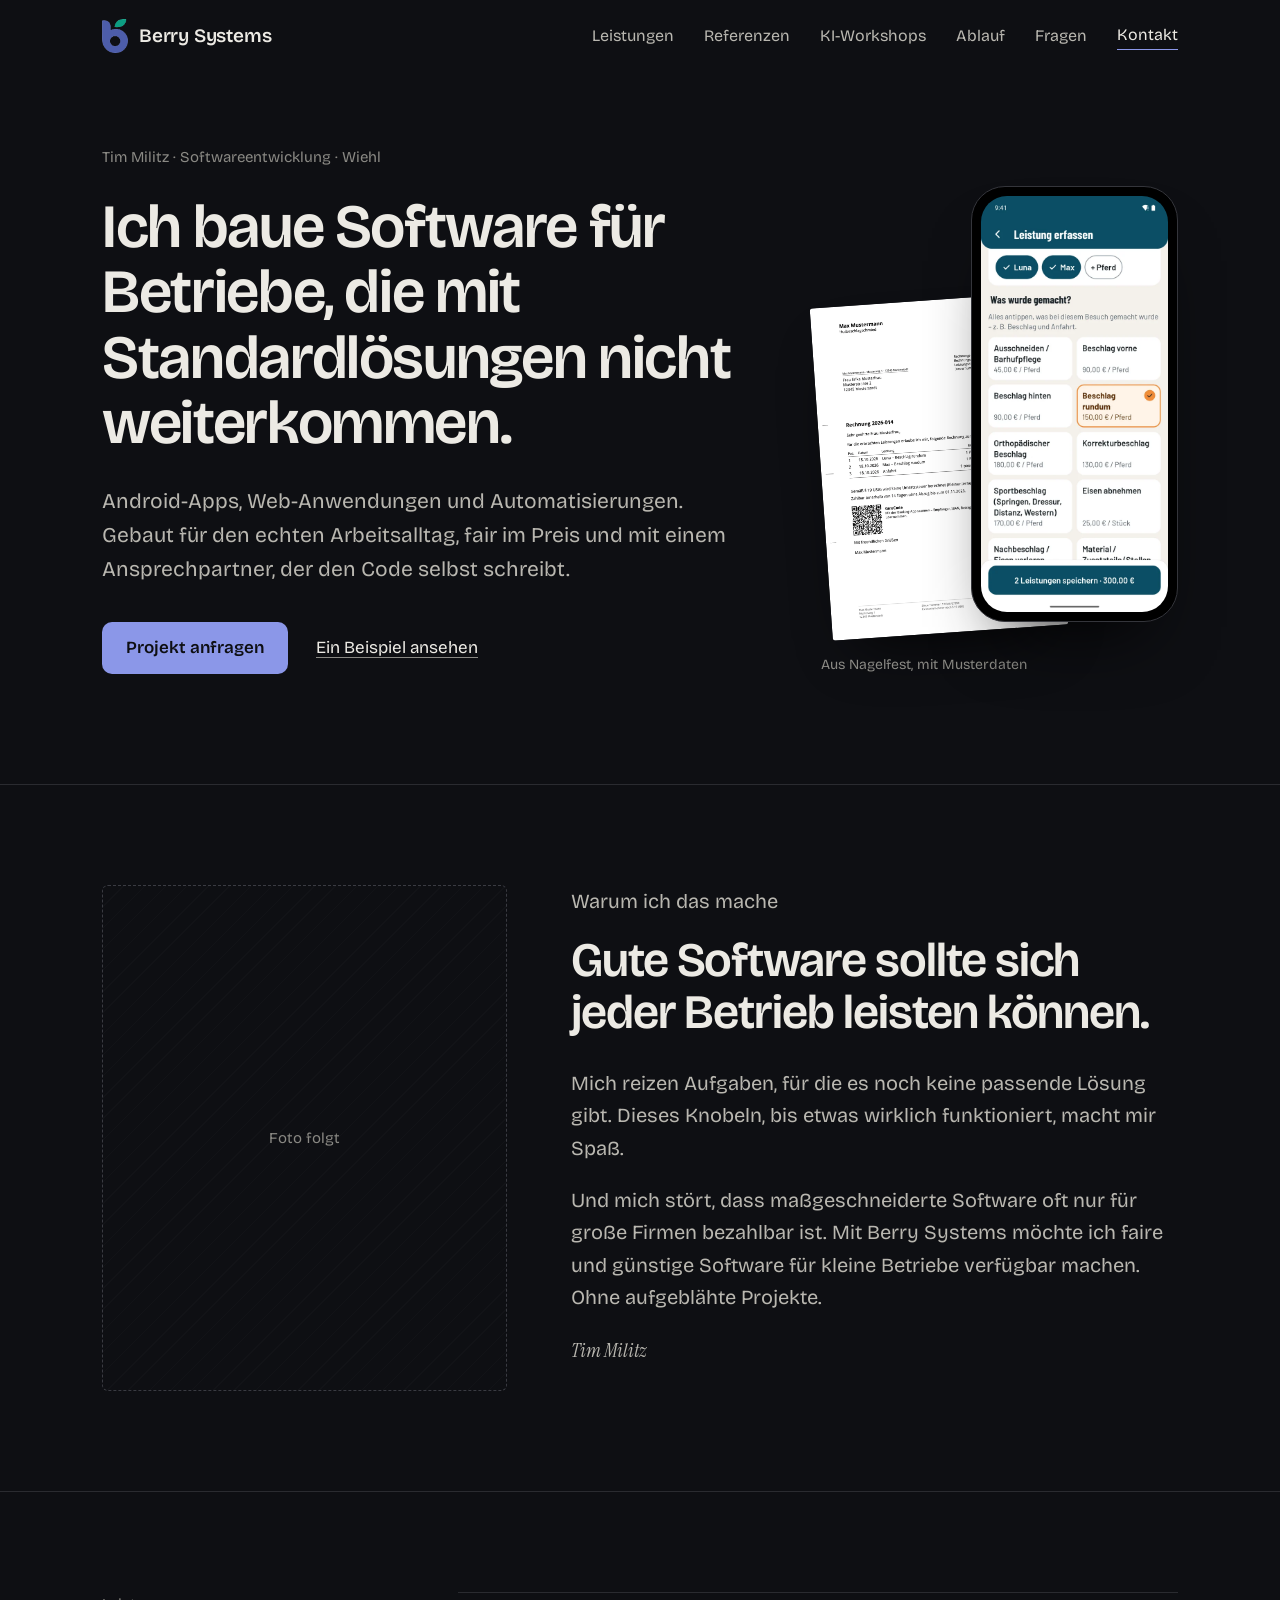
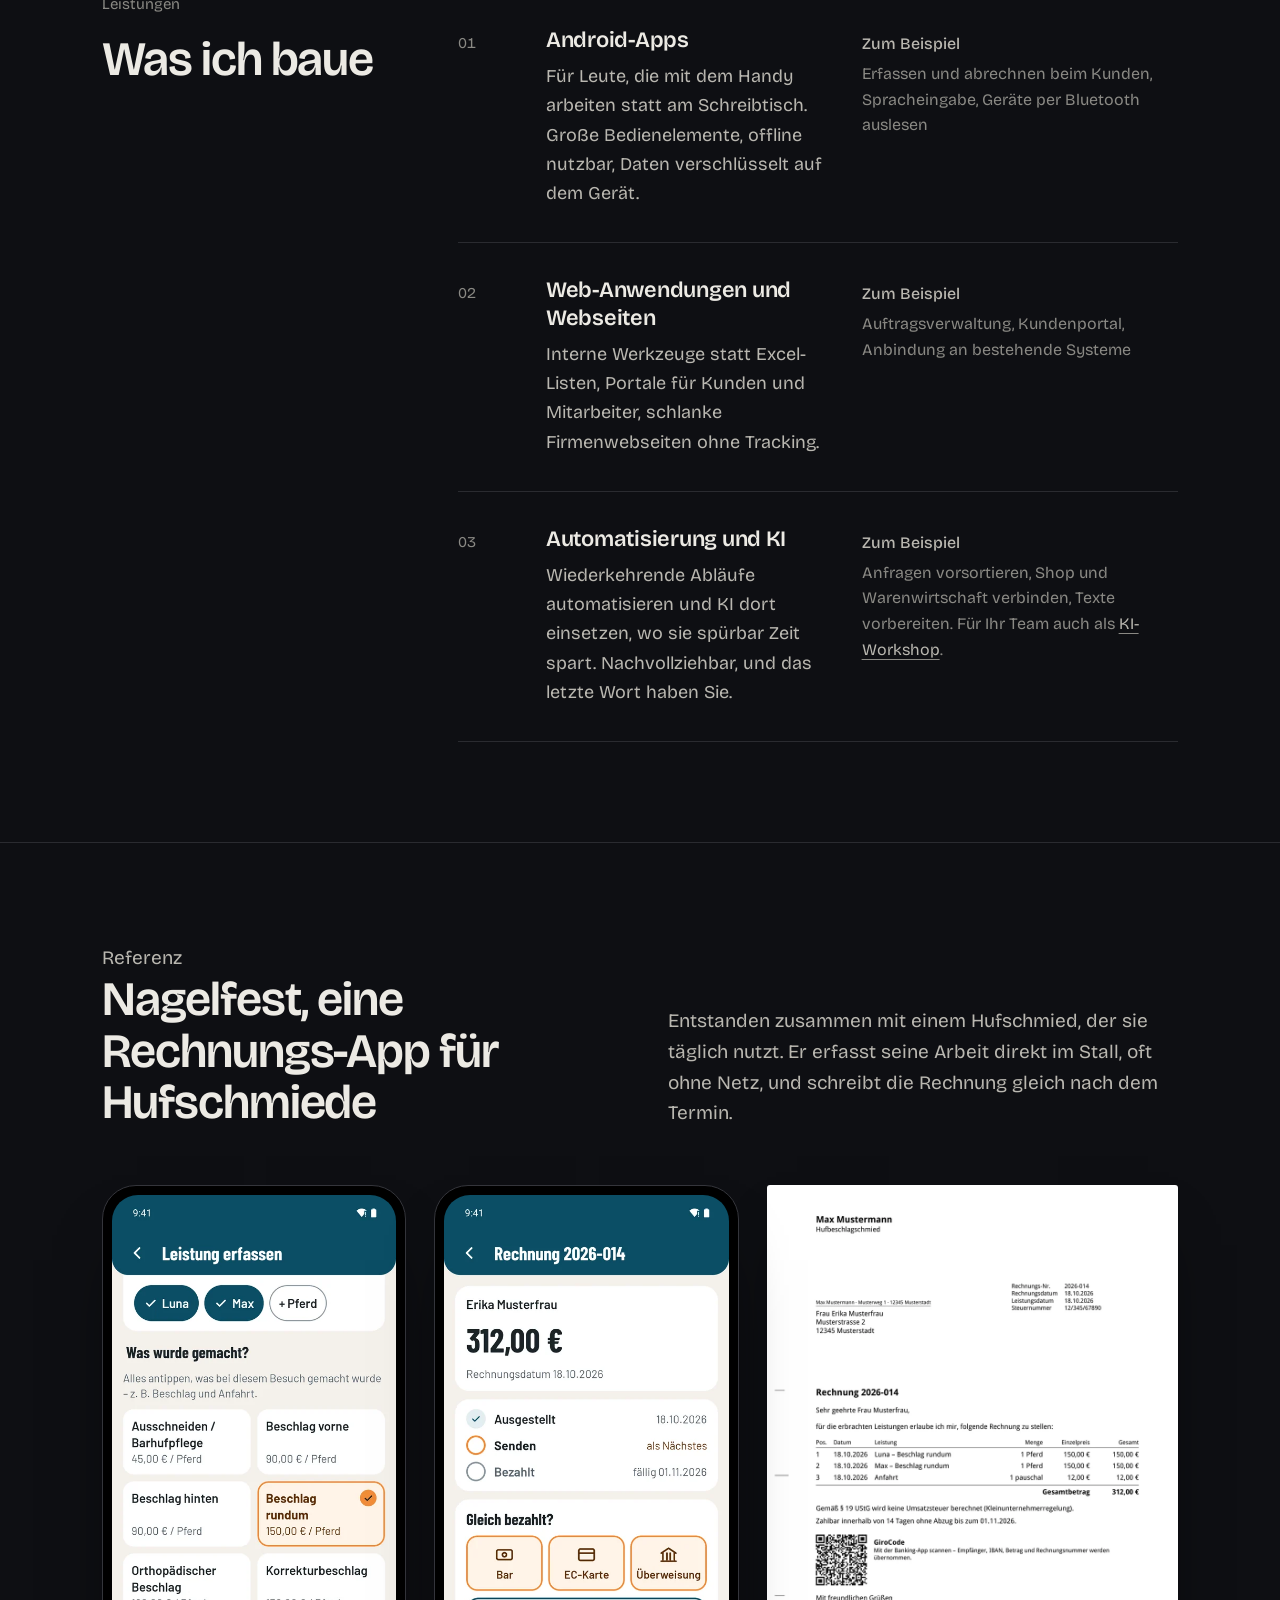
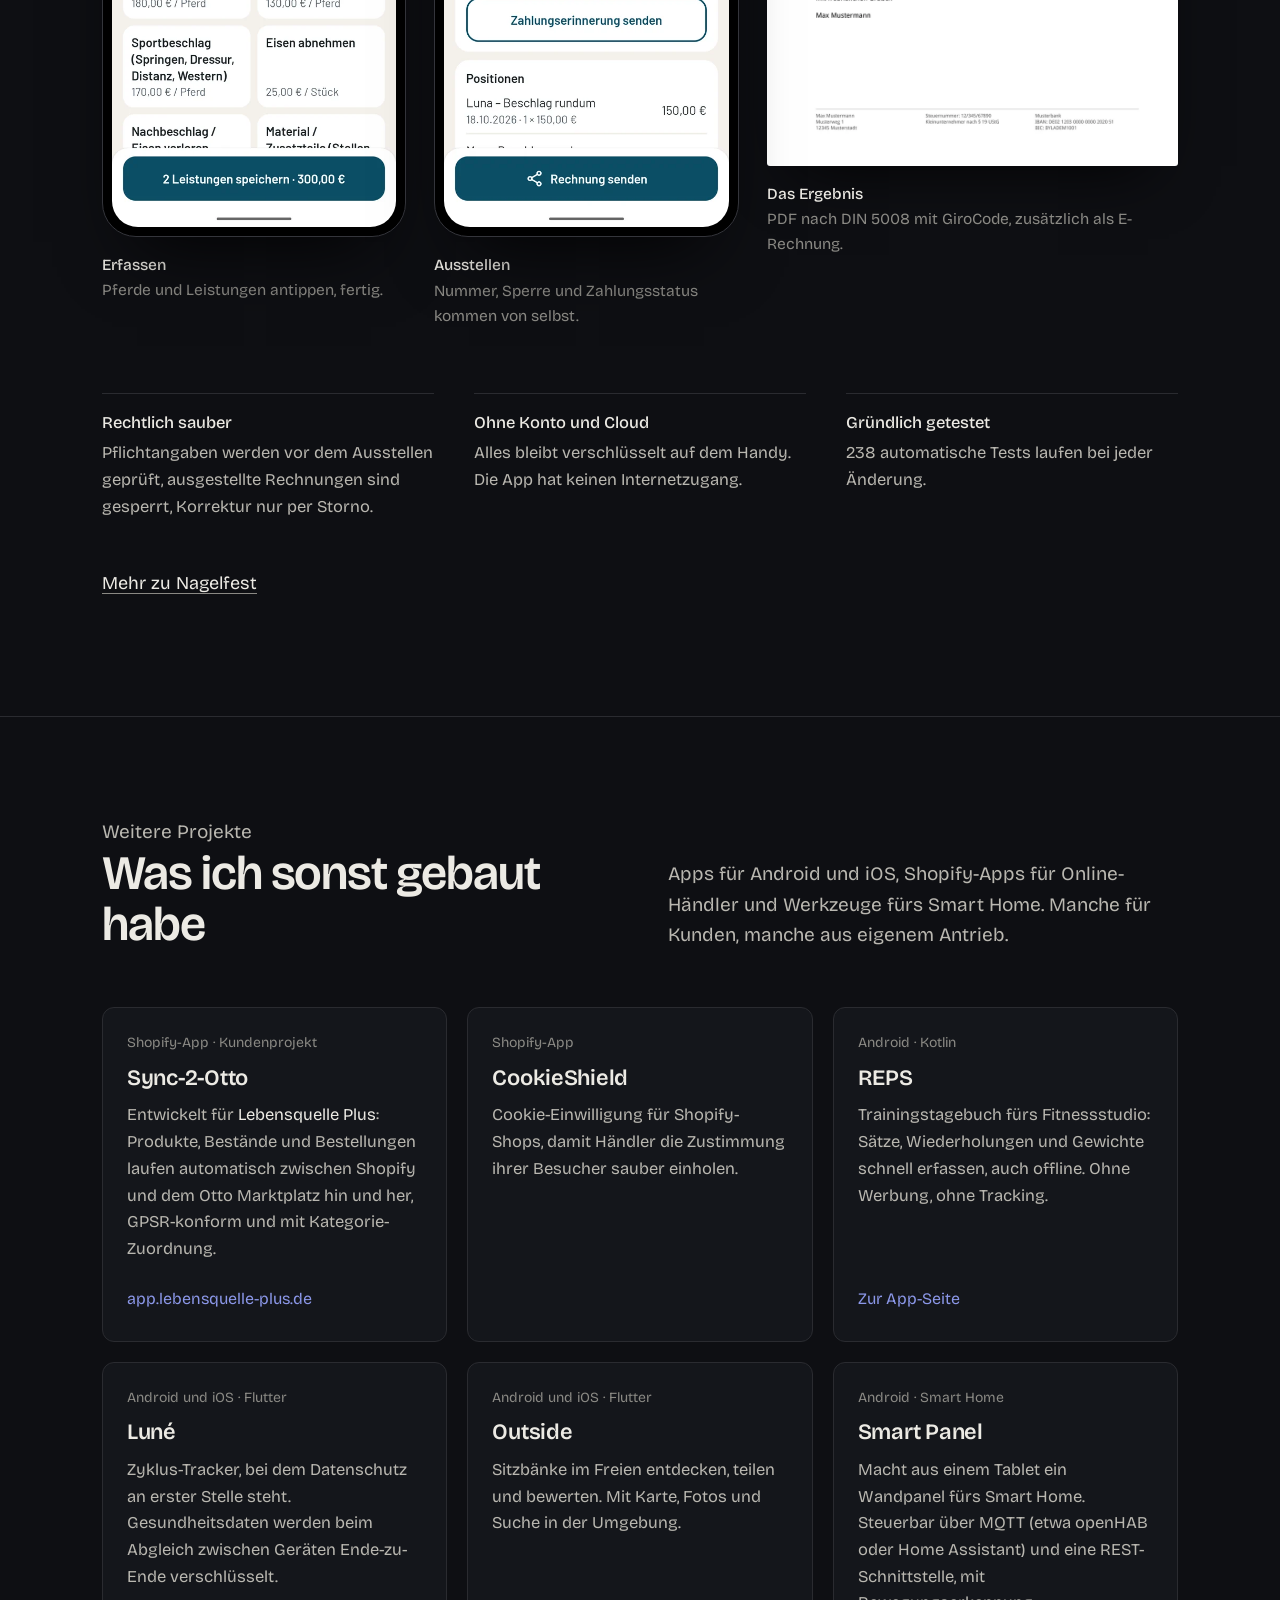
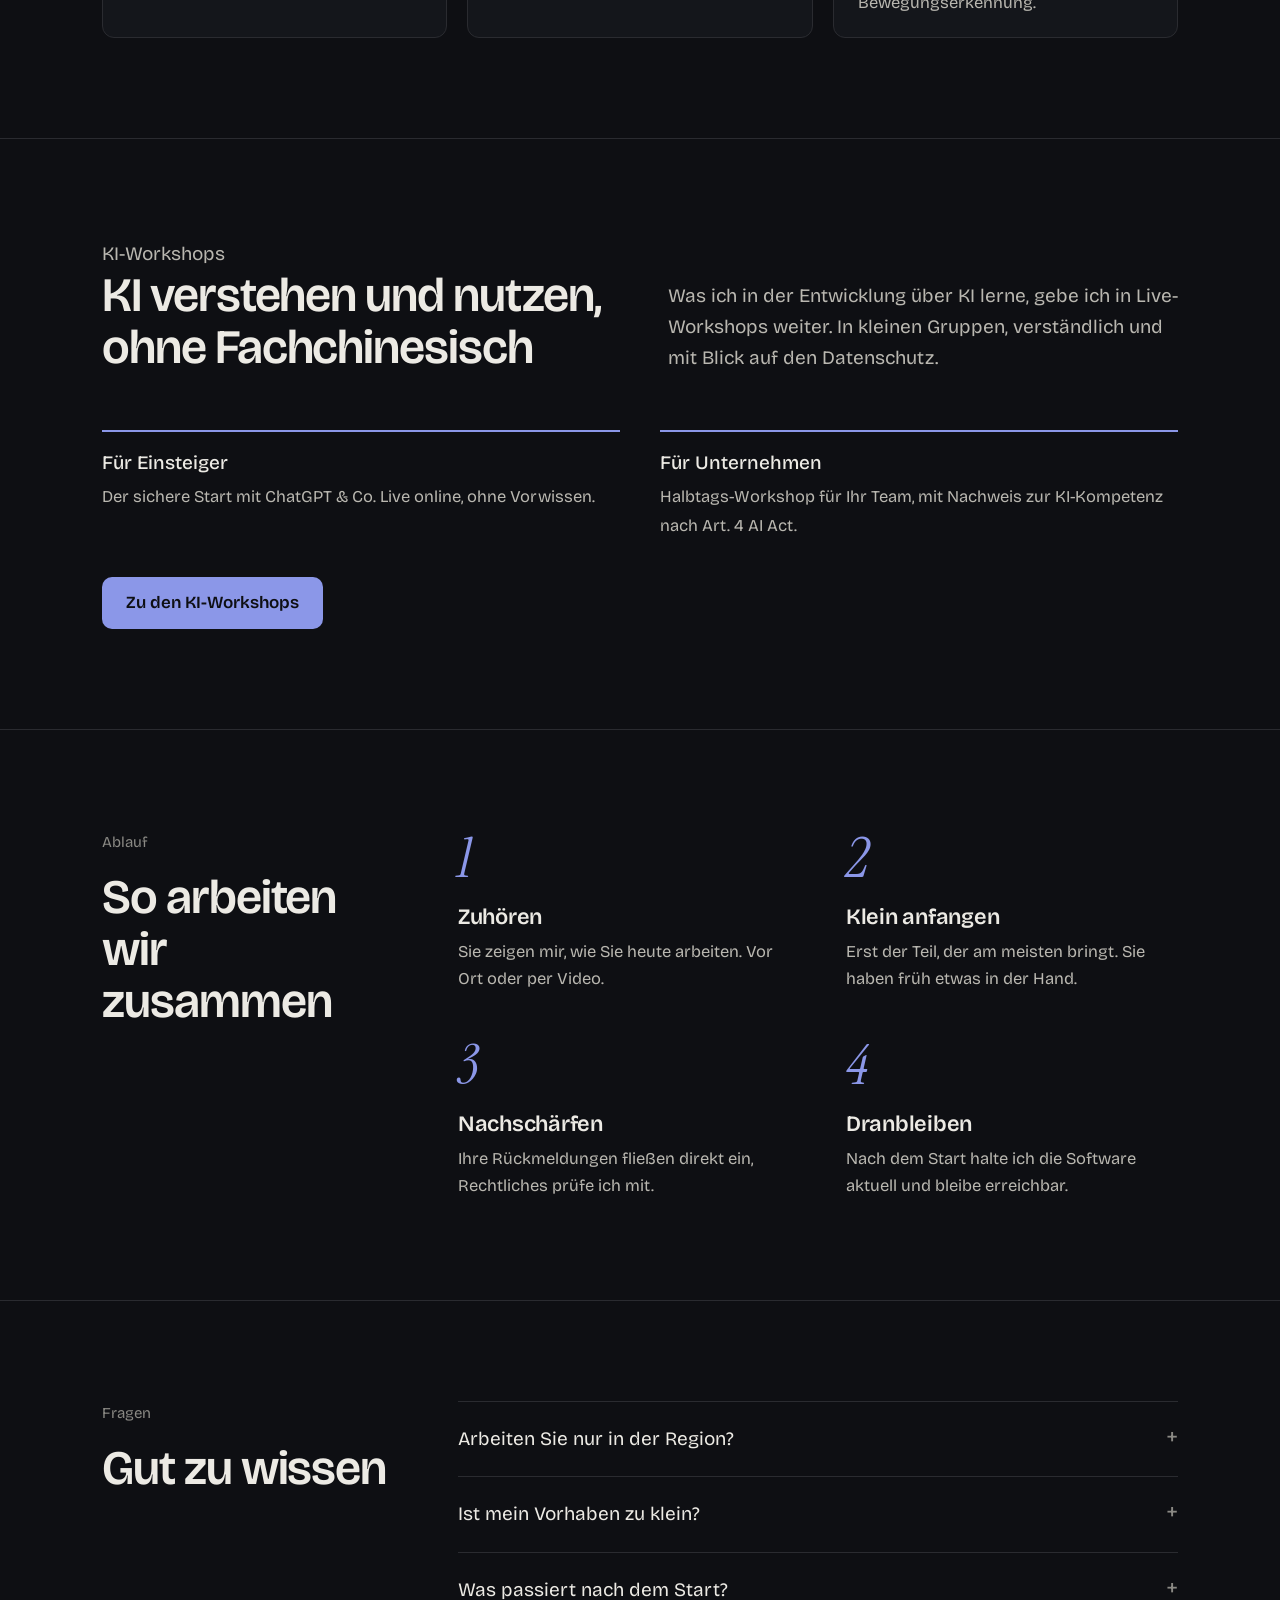
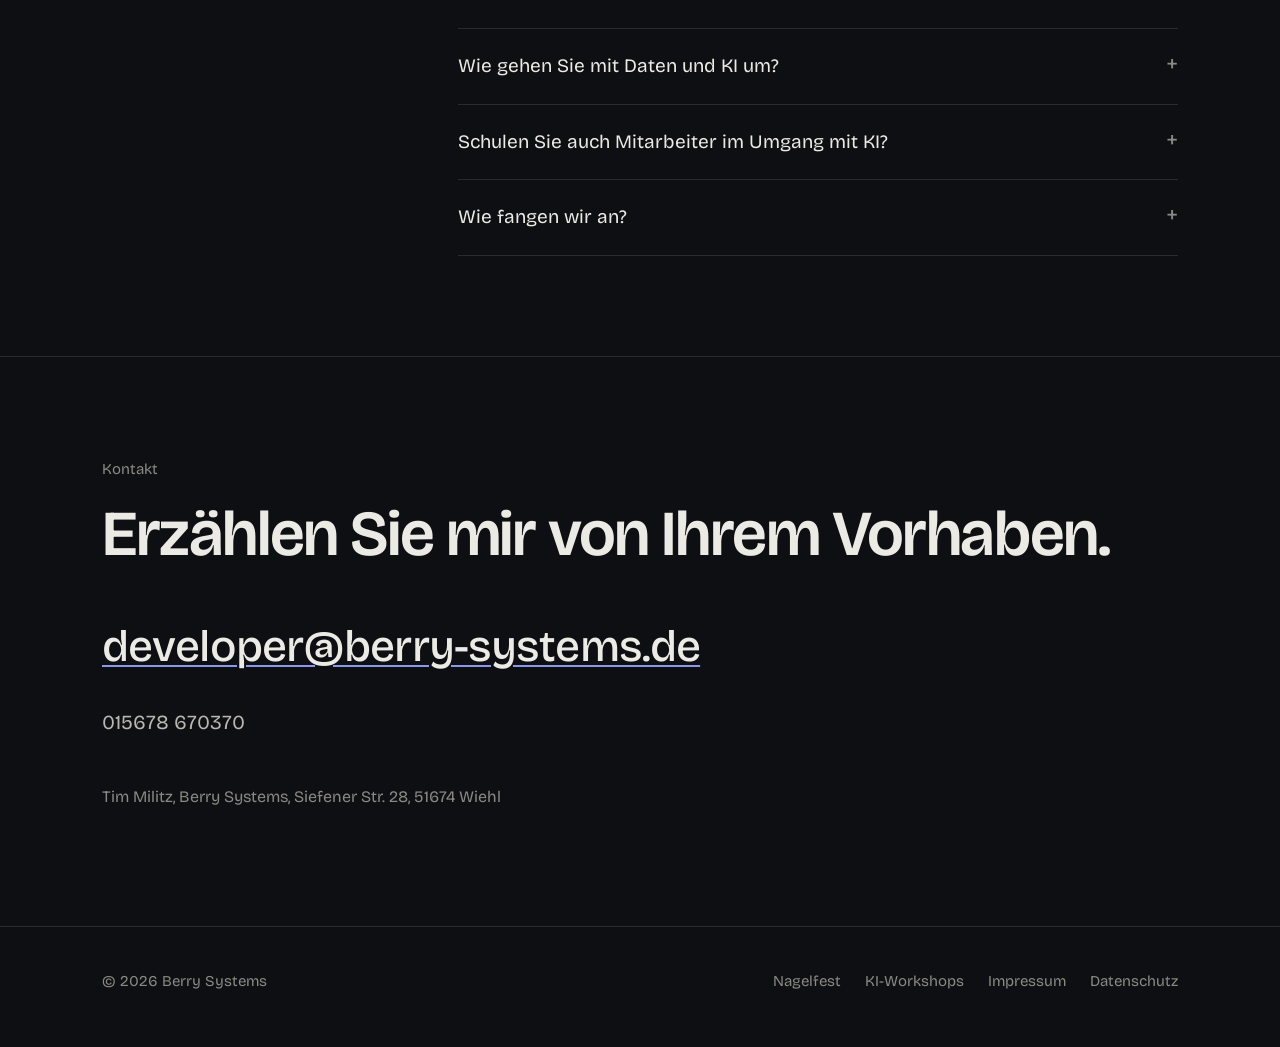
==== commit 2bcdd448: "Referenzen, KI-Workshops und Mobil-Optimierung - Neuer Abschnitt "Weitere Projekte" mit kompakten Ka" ====
--- a/index.html
+++ b/index.html
@@ -9,6 +9,34 @@
 <link rel="icon" href="img/berry-systems-logo.png">
 <link rel="stylesheet" href="css/site.css">
 <script>document.documentElement.classList.remove("no-js")</script>
+<script type="application/ld+json">
+{
+  "@context": "https://schema.org",
+  "@type": "ProfessionalService",
+  "@id": "https://berry-systems.de/#firma",
+  "name": "Berry Systems",
+  "description": "Softwareentwicklung für kleine Betriebe: Android-Apps, Web-Anwendungen und Automatisierung.",
+  "url": "https://berry-systems.de/",
+  "logo": "https://berry-systems.de/img/berry-b-180.png",
+  "email": "developer@berry-systems.de",
+  "telephone": "+4915678670370",
+  "founder": { "@type": "Person", "name": "Tim Militz" },
+  "address": {
+    "@type": "PostalAddress",
+    "streetAddress": "Siefener Str. 28",
+    "postalCode": "51674",
+    "addressLocality": "Wiehl",
+    "addressRegion": "Nordrhein-Westfalen",
+    "addressCountry": "DE"
+  },
+  "areaServed": [
+    { "@type": "AdministrativeArea", "name": "Oberbergischer Kreis" },
+    { "@type": "Country", "name": "Deutschland" }
+  ],
+  "knowsAbout": ["Android-App-Entwicklung", "Web-Anwendungen", "Automatisierung", "Künstliche Intelligenz"],
+  "sameAs": ["https://si.berry-systems.de/"]
+}
+</script>
 </head>
 <body>
 
@@ -18,7 +46,8 @@
     <button class="menu-toggle" aria-expanded="false" aria-controls="menu">Menü</button>
     <nav class="menu" id="menu">
       <a href="#leistungen">Leistungen</a>
-      <a href="#nagelfest">Nagelfest</a>
+      <a href="#nagelfest">Referenzen</a>
+      <a href="#workshops">KI-Workshops</a>
       <a href="#ablauf">Ablauf</a>
       <a href="#fragen">Fragen</a>
       <a class="contact" href="#kontakt">Kontakt</a>
@@ -85,7 +114,8 @@
             <span class="no">03</span>
             <div><h3>Automatisierung und KI</h3><p>Wiederkehrende Abläufe automatisieren und KI dort einsetzen, wo sie
               spürbar Zeit spart. Nachvollziehbar, und das letzte Wort haben Sie.</p></div>
-            <div class="ex"><b>Zum Beispiel</b>Anfragen vorsortieren, Shop und Warenwirtschaft verbinden, Texte vorbereiten</div>
+            <div class="ex"><b>Zum Beispiel</b>Anfragen vorsortieren, Shop und Warenwirtschaft verbinden, Texte vorbereiten.
+              Für Ihr Team auch als <a href="#workshops">KI-Workshop</a>.</div>
           </li>
         </ul>
       </div>
@@ -119,6 +149,69 @@
         <li class="reveal"><b>Gründlich getestet</b>238 automatische Tests laufen bei jeder Änderung.</li>
       </ul>
       <p class="ref-more"><a href="nagelfest/">Mehr zu Nagelfest</a></p>
+    </div>
+  </section>
+
+  <section id="projekte">
+    <div class="wrap">
+      <div class="ref-head reveal">
+        <div><p class="label">Weitere Projekte</p><h2>Was ich sonst gebaut habe</h2></div>
+        <p class="projects-intro">Apps für Android und iOS, Shopify-Apps für Online-Händler und Werkzeuge fürs
+          Smart Home. Manche für Kunden, manche aus eigenem Antrieb.</p>
+      </div>
+      <ul class="projects">
+        <li class="project reveal">
+          <p class="kind">Shopify-App · Kundenprojekt</p>
+          <h3>Sync-2-Otto</h3>
+          <p>Entwickelt für <span class="client">Lebensquelle Plus</span>: Produkte, Bestände und Bestellungen laufen
+            automatisch zwischen Shopify und dem Otto Marktplatz hin und her, GPSR-konform und mit Kategorie-Zuordnung.</p>
+          <p class="go"><a href="https://app.lebensquelle-plus.de/" rel="noopener">app.lebensquelle-plus.de</a></p>
+        </li>
+        <li class="project reveal">
+          <p class="kind">Shopify-App</p>
+          <h3>CookieShield</h3>
+          <p>Cookie-Einwilligung für Shopify-Shops, damit Händler die Zustimmung ihrer Besucher sauber einholen.</p>
+        </li>
+        <li class="project reveal">
+          <p class="kind">Android · Kotlin</p>
+          <h3>REPS</h3>
+          <p>Trainingstagebuch fürs Fitnessstudio: Sätze, Wiederholungen und Gewichte schnell erfassen, auch offline.
+            Ohne Werbung, ohne Tracking.</p>
+          <p class="go"><a href="reps/">Zur App-Seite</a></p>
+        </li>
+        <li class="project reveal">
+          <p class="kind">Android und iOS · Flutter</p>
+          <h3>Luné</h3>
+          <p>Zyklus-Tracker, bei dem Datenschutz an erster Stelle steht. Gesundheitsdaten werden beim Abgleich
+            zwischen Geräten Ende-zu-Ende verschlüsselt.</p>
+        </li>
+        <li class="project reveal">
+          <p class="kind">Android und iOS · Flutter</p>
+          <h3>Outside</h3>
+          <p>Sitzbänke im Freien entdecken, teilen und bewerten. Mit Karte, Fotos und Suche in der Umgebung.</p>
+        </li>
+        <li class="project reveal">
+          <p class="kind">Android · Smart Home</p>
+          <h3>Smart Panel</h3>
+          <p>Macht aus einem Tablet ein Wandpanel fürs Smart Home. Steuerbar über MQTT (etwa openHAB oder
+            Home Assistant) und eine REST-Schnittstelle, mit Bewegungserkennung.</p>
+        </li>
+      </ul>
+    </div>
+  </section>
+
+  <section id="workshops">
+    <div class="wrap">
+      <div class="ref-head reveal">
+        <div><p class="label">KI-Workshops</p><h2>KI verstehen und nutzen, ohne Fachchinesisch</h2></div>
+        <p class="workshop-text">Was ich in der Entwicklung über KI lerne, gebe ich in Live-Workshops weiter.
+          In kleinen Gruppen, verständlich und mit Blick auf den Datenschutz.</p>
+      </div>
+      <ul class="workshops reveal">
+        <li><b>Für Einsteiger</b><span>Der sichere Start mit ChatGPT &amp; Co. Live online, ohne Vorwissen.</span></li>
+        <li><b>Für Unternehmen</b><span>Halbtags-Workshop für Ihr Team, mit Nachweis zur KI-Kompetenz nach Art.&nbsp;4 AI&nbsp;Act.</span></li>
+      </ul>
+      <a class="btn" href="https://si.berry-systems.de/">Zu den KI-Workshops</a>
     </div>
   </section>
 
@@ -153,6 +246,10 @@
           <details><summary>Wie gehen Sie mit Daten und KI um?</summary>
             <p>So wenig Daten wie möglich, Verschlüsselung wo nötig. KI setze ich nur ein, wo sie Ihnen wirklich nutzt,
               und Sie entscheiden, was damit passiert.</p></details>
+          <details><summary>Schulen Sie auch Mitarbeiter im Umgang mit KI?</summary>
+            <p>Ja. Für Teams in kleinen und mittleren Unternehmen gibt es einen Halbtags-Workshop mit Nachweis zur
+              KI-Kompetenz nach Art.&nbsp;4 AI&nbsp;Act, für Einsteiger einen Live-Kurs online. Alles Weitere auf
+              <a href="https://si.berry-systems.de/">si.berry-systems.de</a>.</p></details>
           <details><summary>Wie fangen wir an?</summary>
             <p>Schreiben Sie mir oder rufen Sie an. Ein paar Sätze genügen: was Sie heute machen und was besser werden
               soll. Das erste Gespräch ist unverbindlich.</p></details>
@@ -176,7 +273,7 @@
 <footer class="site-foot">
   <div class="wrap">
     <span>© <span id="year">2026</span> Berry Systems</span>
-    <nav><a href="nagelfest/">Nagelfest</a><a href="impressum.html">Impressum</a><a href="datenschutz.html">Datenschutz</a></nav>
+    <nav><a href="nagelfest/">Nagelfest</a><a href="https://si.berry-systems.de/">KI-Workshops</a><a href="impressum.html">Impressum</a><a href="datenschutz.html">Datenschutz</a></nav>
   </div>
 </footer>
 
--- a/css/site.css
+++ b/css/site.css
@@ -31,7 +31,9 @@
 .wrap { width: 100%; max-width: 1140px; margin: 0 auto; padding: 0 32px; }
 @media (max-width: 640px) { .wrap { padding: 0 20px; } }
 
-h1, h2, h3 { font-weight: 600; margin: 0; letter-spacing: -.022em; font-variation-settings: "opsz" 72; }
+h1, h2, h3 { font-weight: 600; margin: 0; letter-spacing: -.022em; font-variation-settings: "opsz" 72;
+  /* Lange deutsche Wörter ("Nutzungsbedingungen") sprengen sonst auf schmalen Handys die Breite. */
+  overflow-wrap: break-word; -webkit-hyphens: auto; hyphens: auto; }
 h1 { font-size: clamp(38px, 4.8vw, 62px); line-height: 1.06; }
 h2 { font-size: clamp(32px, 3.8vw, 48px); line-height: 1.08; }
 h3 { font-size: 22px; line-height: 1.25; letter-spacing: -.012em; font-variation-settings: "opsz" 24; }
@@ -41,15 +43,16 @@
 .site-head.scrolled { border-bottom-color: var(--line); }
 .site-head .bar { max-width: 1140px; margin: 0 auto; padding: 0 32px; height: 72px; display: flex; align-items: center; gap: 28px; }
 @media (max-width: 640px) { .site-head .bar { padding: 0 20px; } }
-.brand { display: flex; align-items: center; gap: 11px; text-decoration: none; font-weight: 600; font-size: 19px; letter-spacing: -.01em; }
+.brand { display: flex; align-items: center; gap: 11px; min-height: 44px; text-decoration: none; font-weight: 600; font-size: 19px; letter-spacing: -.01em; }
 .brand:hover { color: var(--text); }
 .brand img { width: 26px; height: auto; }
 .menu { margin-left: auto; display: flex; gap: 30px; align-items: center; }
 .menu a { text-decoration: none; color: var(--soft); font-size: 16px; }
 .menu a:hover, .menu a[aria-current="page"] { color: var(--text); }
 .menu a.contact { color: var(--text); border-bottom: 1px solid var(--accent); padding-bottom: 2px; }
-.menu-toggle { display: none; margin-left: auto; background: none; border: 1px solid var(--line); color: var(--text); font: 500 15px var(--sans); padding: 10px 16px; cursor: pointer; border-radius: 8px; }
-@media (max-width: 820px) {
+.menu-toggle { display: none; margin-left: auto; min-height: 44px; background: none; border: 1px solid var(--line); color: var(--text); font: 500 15px var(--sans); padding: 10px 16px; cursor: pointer; border-radius: 8px; }
+/* Ab hier wird das Menü zum Aufklappen; die Startseite hat sechs Punkte. */
+@media (max-width: 980px) {
   .menu-toggle { display: block; }
   .menu { position: absolute; top: 72px; left: 0; right: 0; flex-direction: column; align-items: stretch; gap: 0; background: var(--bg); border-bottom: 1px solid var(--line); padding: 4px 20px 16px; display: none; }
   .menu.open { display: flex; }
@@ -60,10 +63,10 @@
 /* Knöpfe */
 .btn { display: inline-flex; align-items: center; gap: 10px; min-height: 52px; padding: 0 24px; border-radius: 10px; background: var(--accent); color: var(--accent-ink); font: 600 17px var(--sans); text-decoration: none; transition: background .2s, transform .2s; }
 .btn:hover { background: #A5AEF0; color: var(--accent-ink); transform: translateY(-1px); }
-.textlink { font-size: 17px; }
+.textlink { font-size: 17px; display: inline-flex; align-items: center; min-height: 44px; }
 
 /* Einstieg */
-.hero { padding: 72px 0 110px; }
+.hero { padding: 72px 0 110px; overflow-x: clip; /* das schräg gestellte PDF ragt sonst bei 320 px heraus */ }
 .hero .wrap { display: grid; grid-template-columns: 1.3fr .7fr; gap: 56px; align-items: center; }
 @media (max-width: 920px) { .hero { padding: 40px 0 80px; } .hero .wrap { grid-template-columns: 1fr; gap: 56px; } }
 .byline { font-size: 15px; color: var(--muted); margin-bottom: 26px; }
@@ -125,6 +128,27 @@
 .facts b { display: block; color: var(--text); font-weight: 500; margin-bottom: 4px; }
 .ref-more { margin-top: 48px; }
 
+/* Weitere Projekte als kompakte Karten */
+.projects { display: grid; grid-template-columns: repeat(auto-fill, minmax(min(320px, 100%), 1fr)); gap: 20px; margin: 0; padding: 0; list-style: none; }
+.project { display: flex; flex-direction: column; border: 1px solid var(--line); border-radius: 12px; padding: 24px 24px 20px; background: var(--bg-2); }
+.project .kind { font-size: 14px; color: var(--muted); margin-bottom: 10px; }
+.project h3 { margin-bottom: 10px; }
+.project p { color: var(--soft); font-size: 16.5px; margin: 0; }
+.project .client { color: var(--text); }
+.project .go { margin-top: auto; padding-top: 14px; }
+.project .go a { display: inline-flex; align-items: center; min-height: 44px; font-size: 16px; color: var(--accent); text-decoration: none; }
+.project .go a:hover { text-decoration: underline; }
+.projects-intro { color: var(--soft); font-size: 19px; margin: 0; max-width: 34em; }
+
+/* KI-Workshops */
+.workshops { display: grid; grid-template-columns: 1fr 1fr; gap: 20px 40px; margin: 0 0 36px; padding: 0; list-style: none; }
+@media (max-width: 640px) { .workshops { grid-template-columns: 1fr; } }
+.workshops li { border-top: 2px solid var(--accent); padding-top: 16px; }
+.workshops b { display: block; color: var(--text); font-weight: 500; margin-bottom: 4px; font-size: 19px; }
+.workshops span { color: var(--soft); font-size: 16.5px; }
+.workshop-text { color: var(--soft); font-size: 19px; max-width: 34em; margin: 0; }
+.services .ex a { color: var(--soft); }
+
 /* Ablauf */
 .steps { list-style: none; margin: 0; padding: 0; display: grid; grid-template-columns: repeat(2, 1fr); gap: 44px 56px; counter-reset: s; }
 @media (max-width: 520px) { .steps { grid-template-columns: 1fr; } }
@@ -144,16 +168,18 @@
 
 /* Kontakt */
 .contact h2 { font-size: clamp(36px, 5vw, 64px); margin-bottom: 36px; }
-.contact .mail { font-size: clamp(24px, 3.6vw, 44px); font-weight: 500; letter-spacing: -.02em; text-decoration-thickness: 2px; text-decoration-color: var(--accent); word-break: break-word; }
-.contact .phone { display: block; margin-top: 18px; font-size: 20px; color: var(--soft); text-decoration: none; }
+.contact .mail { display: inline-block; padding-block: 6px; font-size: clamp(22px, 3.6vw, 44px); font-weight: 500; letter-spacing: -.02em; text-decoration-thickness: 2px; text-decoration-color: var(--accent); overflow-wrap: anywhere; }
+.contact .phone { display: flex; align-items: center; width: fit-content; min-height: 44px; margin-top: 12px; font-size: 20px; color: var(--soft); text-decoration: none; }
 .contact .phone:hover { color: var(--accent); }
 .contact p.small { margin-top: 40px; color: var(--muted); font-size: 16px; max-width: 34em; }
 
 /* Fußzeile */
 .site-foot { border-top: 1px solid var(--line); padding: 32px 0 44px; color: var(--muted); font-size: 15px; }
 .site-foot .wrap { display: flex; flex-wrap: wrap; gap: 14px 28px; }
-.site-foot nav { margin-left: auto; display: flex; gap: 24px; flex-wrap: wrap; }
-.site-foot a { color: var(--muted); text-decoration: none; }
+.site-foot .wrap { align-items: center; }
+.site-foot nav { margin-left: auto; display: flex; gap: 4px 24px; flex-wrap: wrap; }
+.site-foot a { color: var(--muted); text-decoration: none; display: inline-flex; align-items: center; min-height: 44px; }
+@media (max-width: 640px) { .site-foot nav { margin-left: 0; } }
 .site-foot a:hover { color: var(--text); }
 
 /* Textseiten */
@@ -162,14 +188,15 @@
 .doc h1 { font-size: clamp(40px, 5vw, 60px); margin-bottom: 14px; }
 .doc h2 { font-size: 25px; margin: 44px 0 10px; }
 .doc .lead { color: var(--soft); font-size: 19px; }
-.doc p, .doc li, .doc td, .doc address { color: var(--soft); font-style: normal; }
+.doc p, .doc li, .doc td, .doc address { color: var(--soft); font-style: normal; overflow-wrap: break-word; -webkit-hyphens: auto; hyphens: auto; }
 .doc .card-plain { border: 1px solid var(--line); border-radius: 8px; padding: 18px 22px; margin: 20px 0; background: var(--bg-2); }
 .doc .card-plain ul { margin: 0; padding-left: 20px; }
 .doc table { width: 100%; border-collapse: collapse; font-size: 15.5px; }
 .doc th, .doc td { text-align: left; vertical-align: top; padding: 10px 8px; border-bottom: 1px solid var(--line); }
 .doc th { color: var(--text); font-weight: 500; }
 .doc .table-scroll { overflow-x: auto; }
-.doc a { color: var(--accent); }
+.doc a { color: var(--accent); overflow-wrap: anywhere; /* lange URLs in Datenschutzerklärungen */ }
+@media (max-width: 640px) { .doc table { font-size: 14.5px; } .doc th, .doc td { padding: 8px 6px; } }
 
 /* Ruhiges Einblenden */
 .reveal { opacity: 0; transform: translateY(18px); transition: opacity .7s ease, transform .7s ease; }
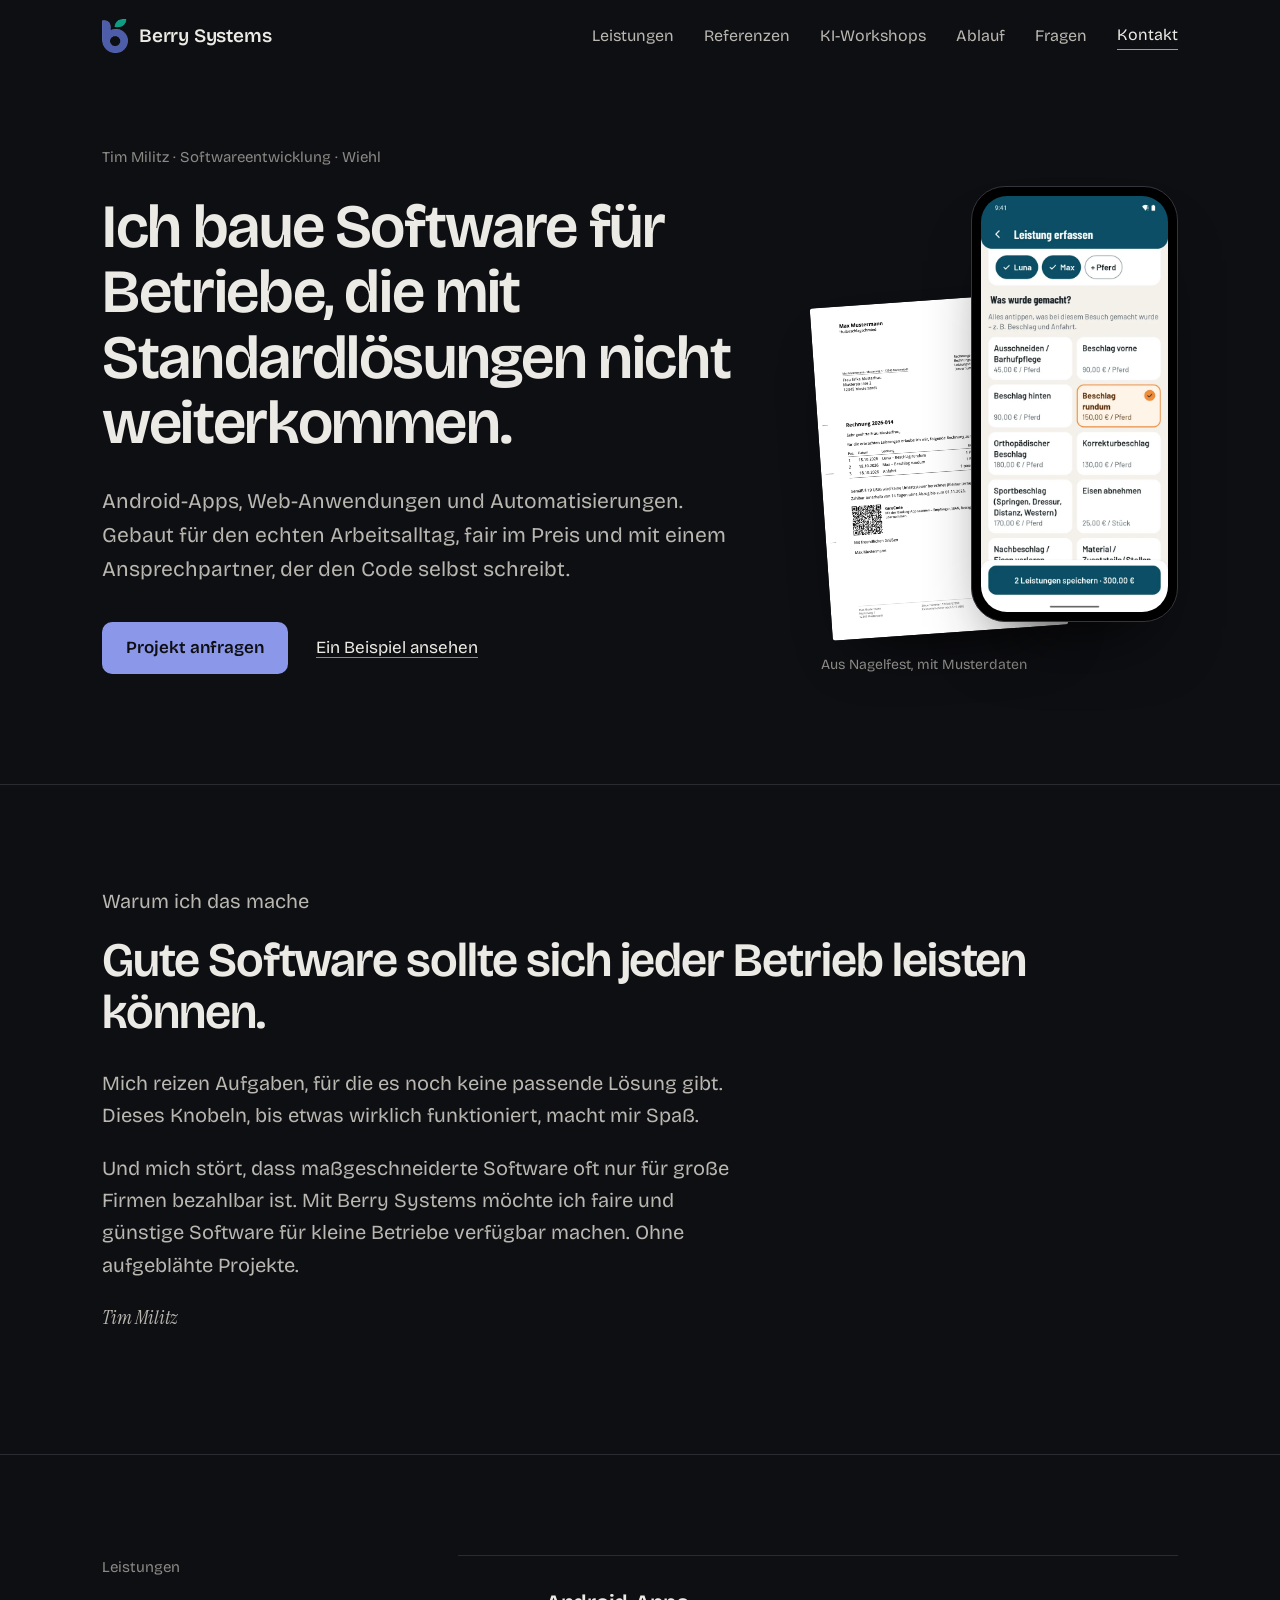
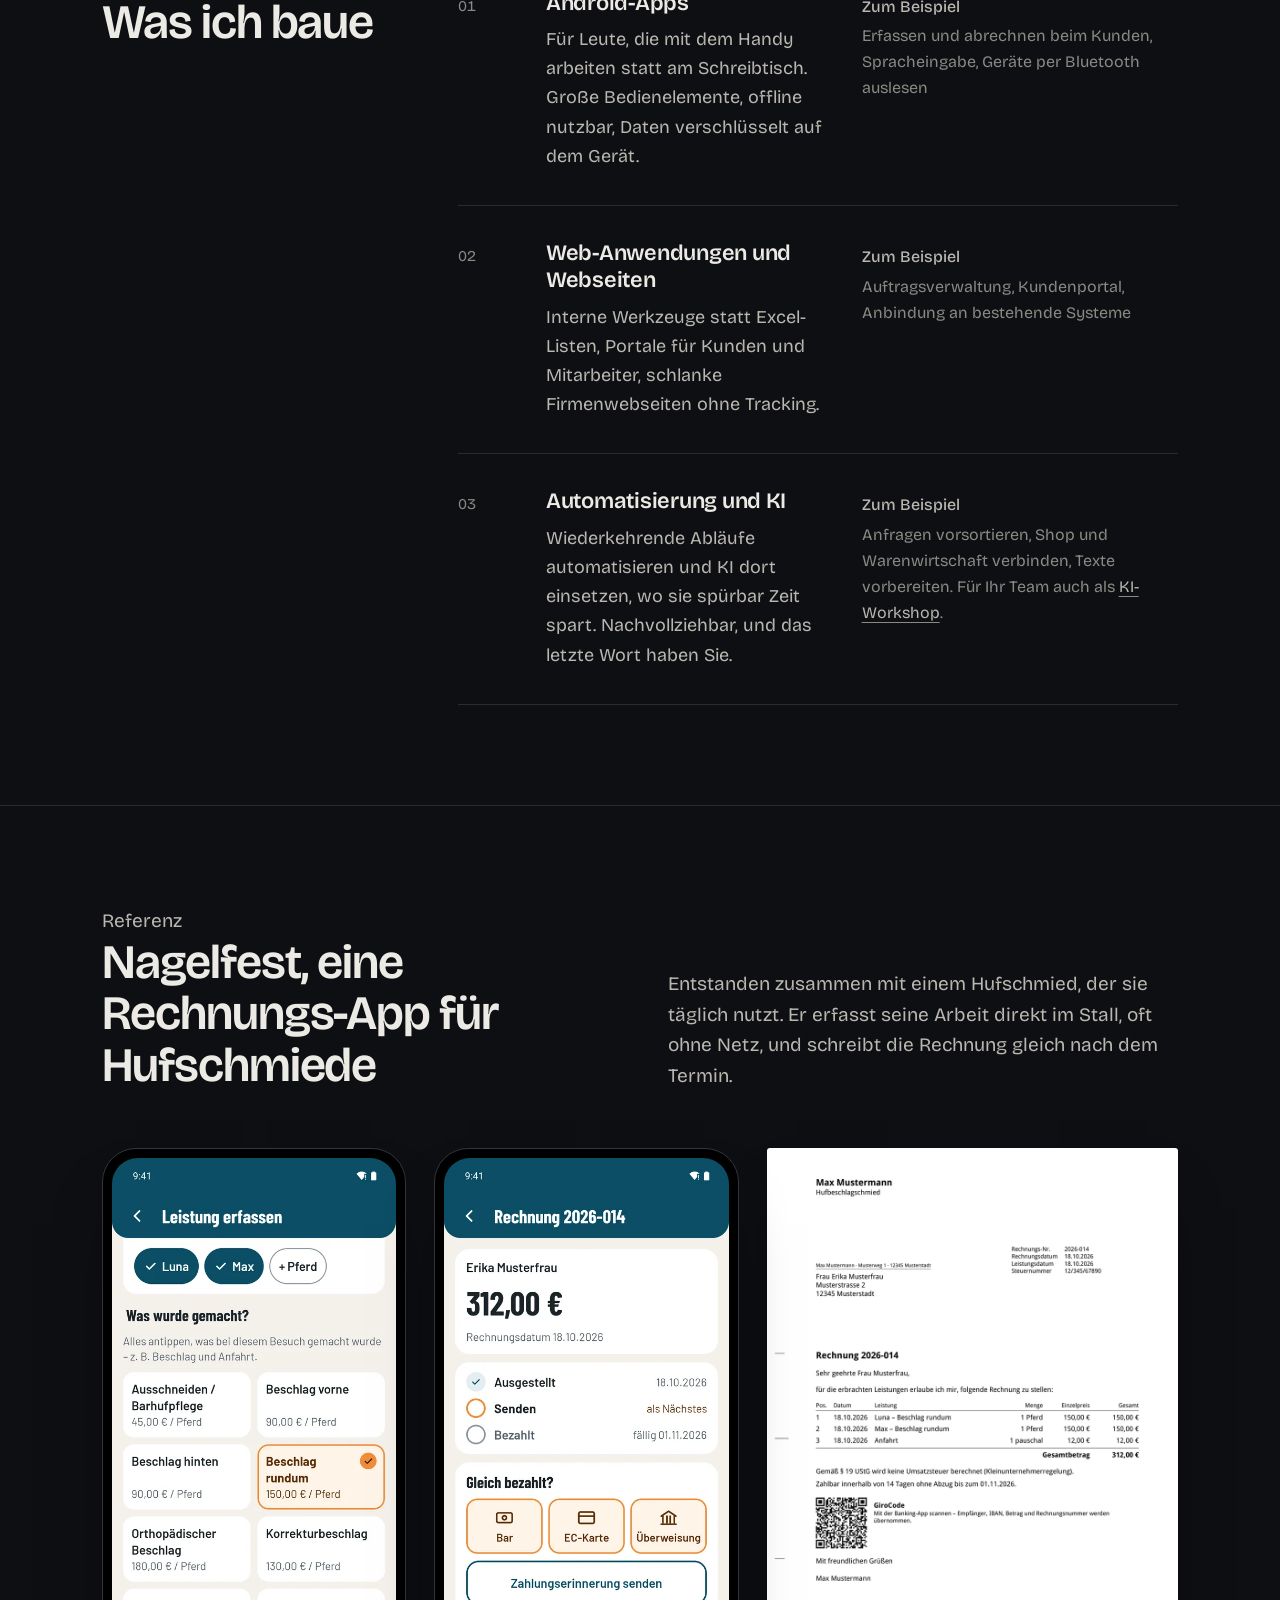
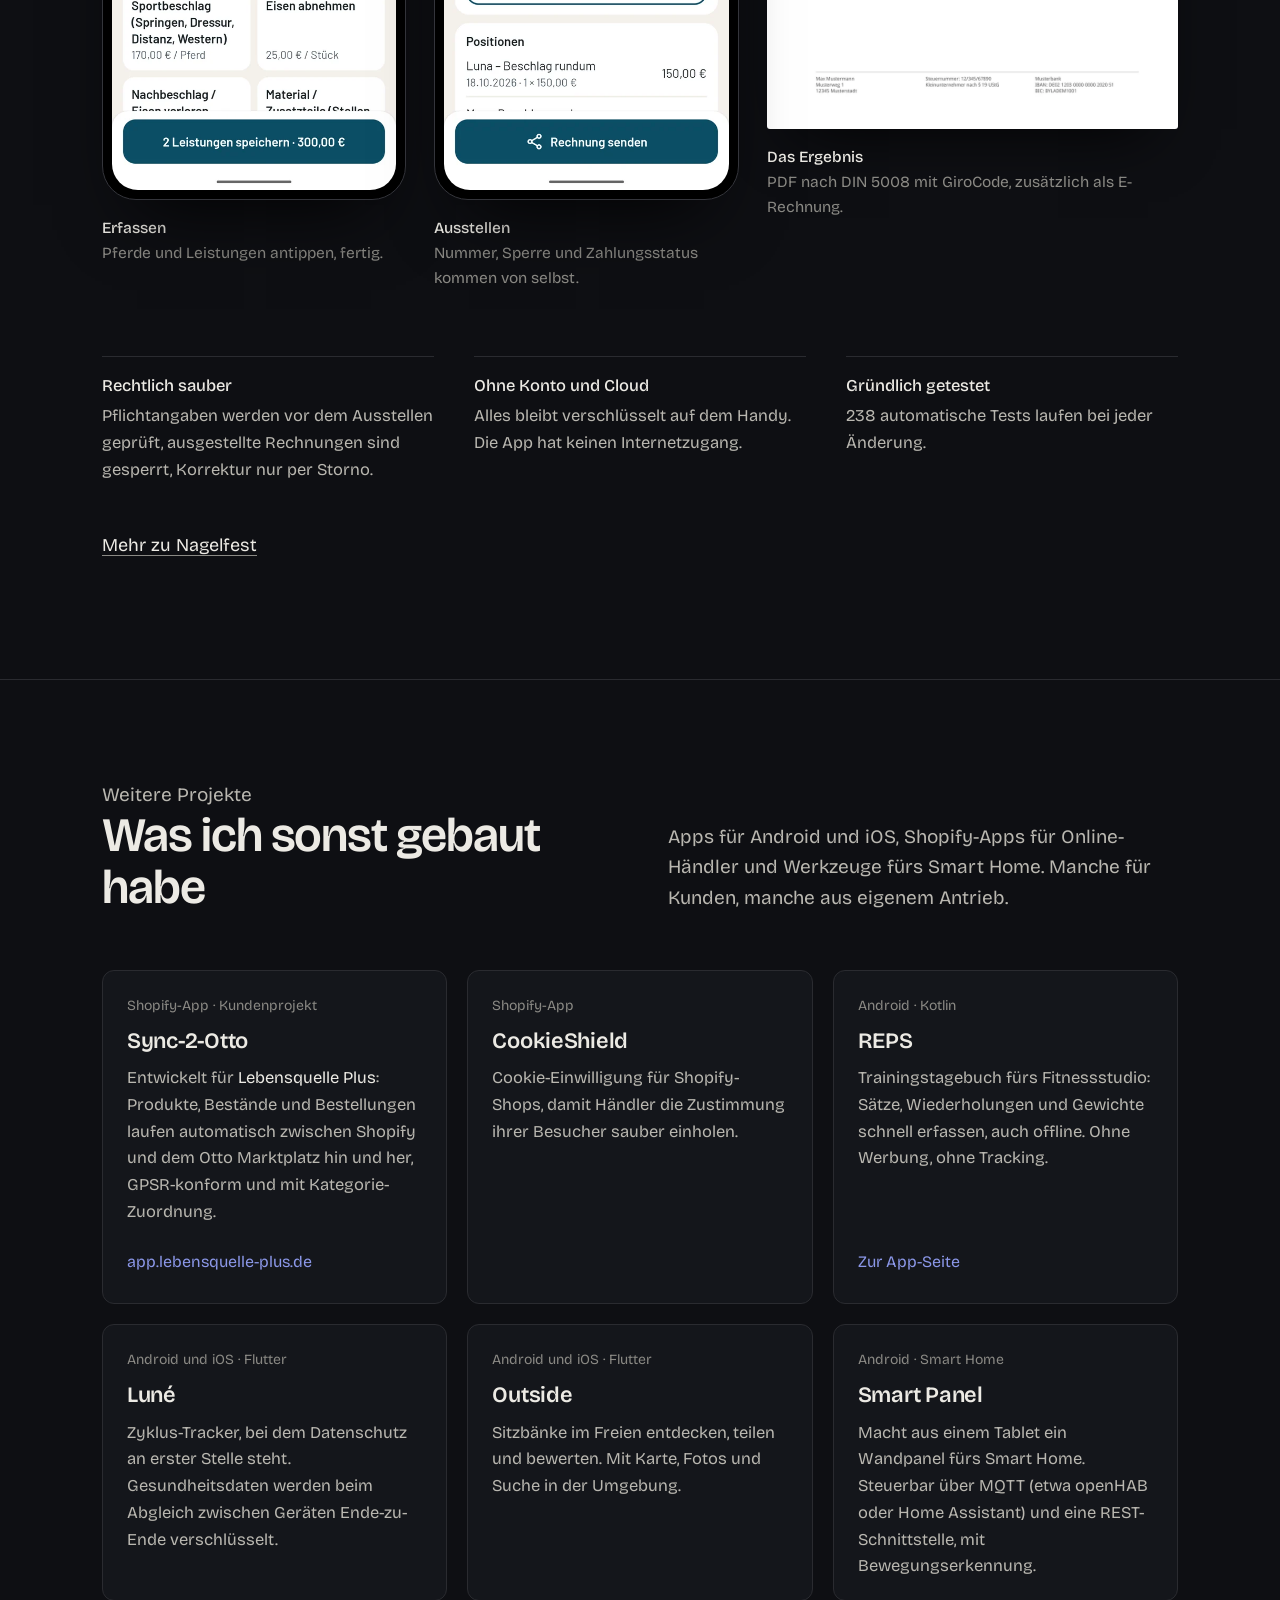
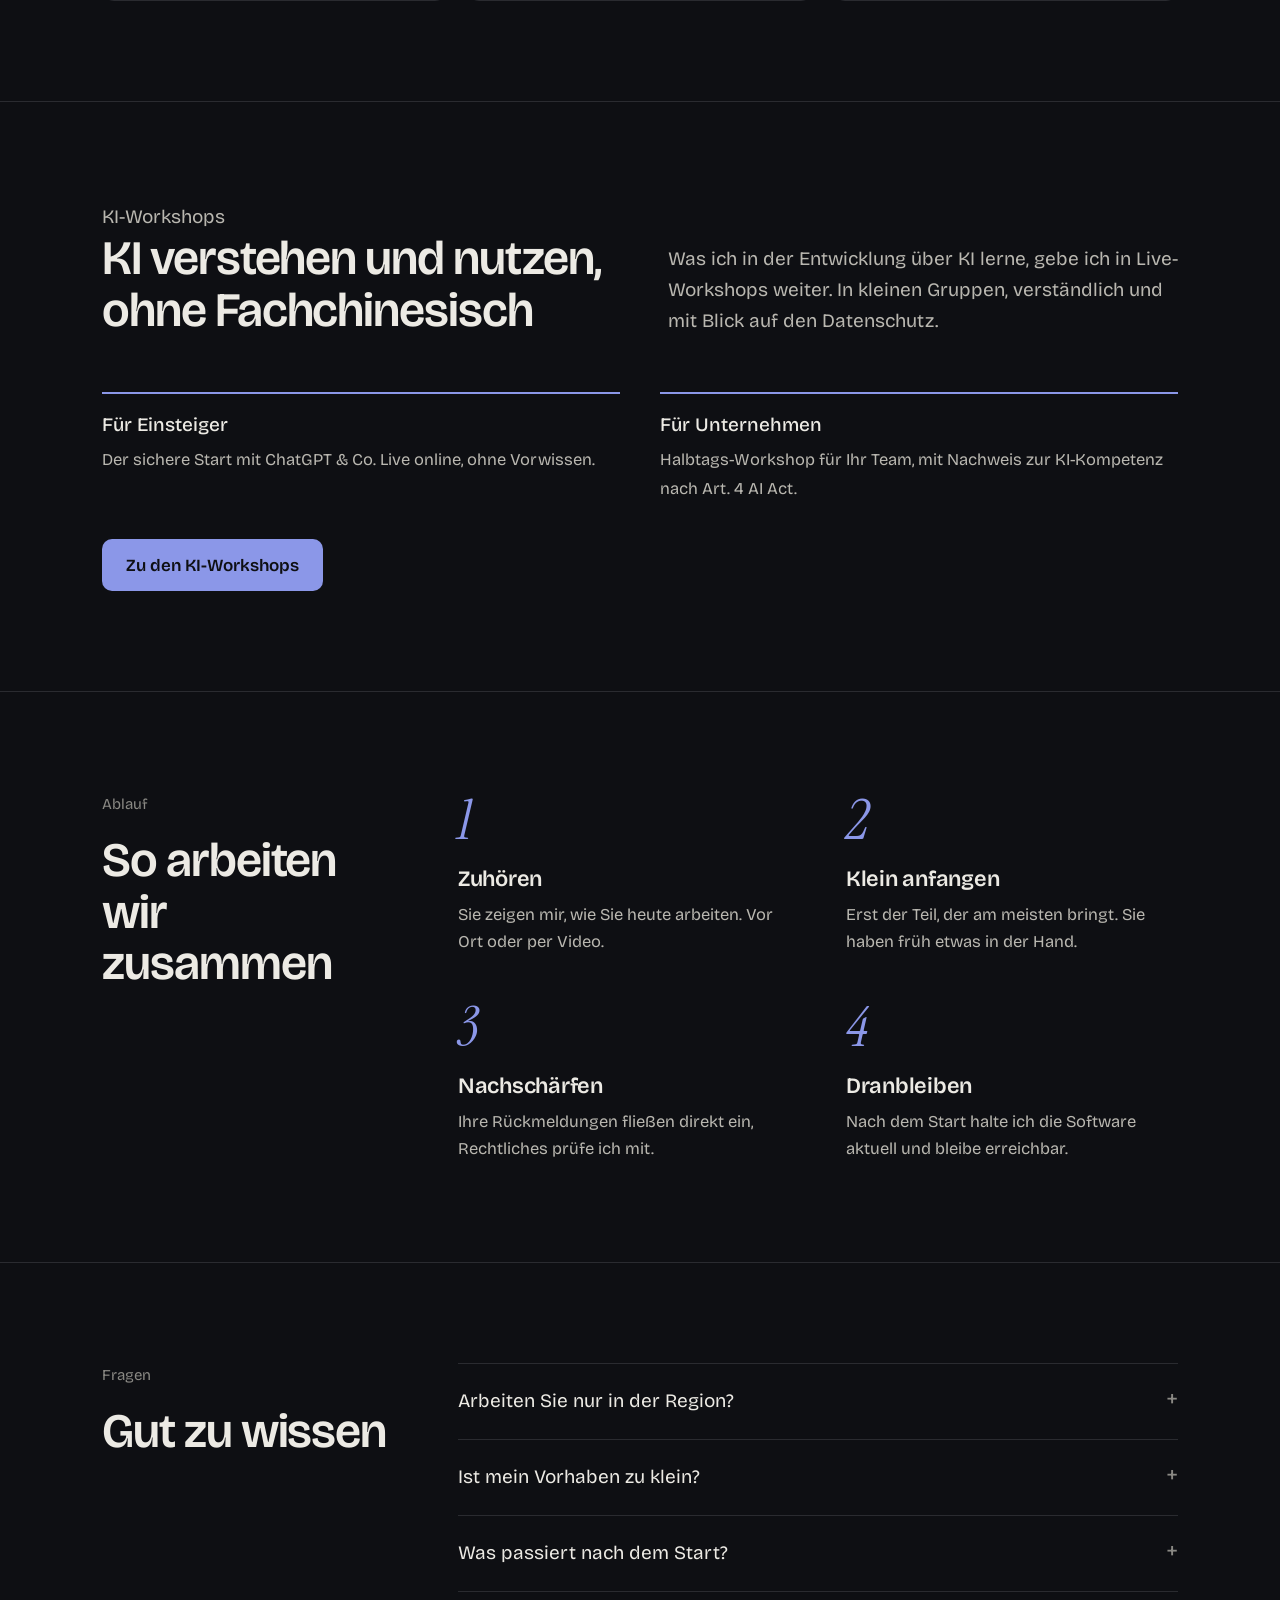
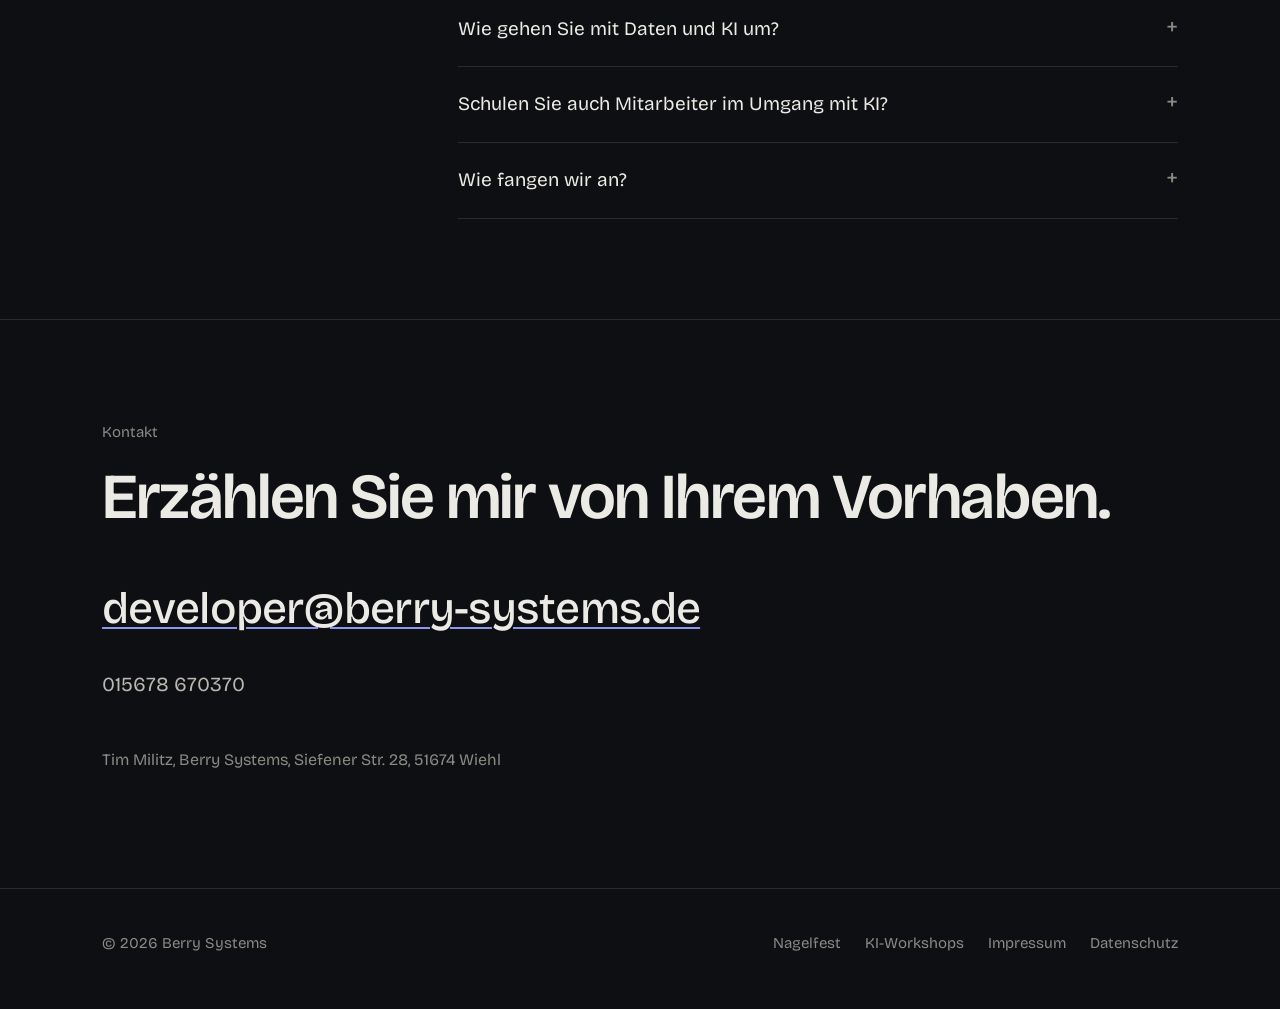
==== commit 5bfff84a: "Foto-Platzhalter im Abschnitt 'Warum ich das mache' ausblenden Bis ein Foto da ist, steht der Text a" ====
--- a/index.html
+++ b/index.html
@@ -78,8 +78,10 @@
   </div>
 
   <section id="warum">
-    <div class="wrap why">
+    <div class="wrap why solo">
+      <!-- Foto folgt: wieder einblenden und "solo" oben entfernen, sobald ein Bild da ist.
       <div class="photo-slot reveal" role="img" aria-label="Platz für ein Foto">Foto folgt</div>
+      -->
       <div class="text reveal">
         <p class="label">Warum ich das mache</p>
         <h2>Gute Software sollte sich jeder Betrieb leisten können.</h2>
--- a/css/site.css
+++ b/css/site.css
@@ -93,6 +93,8 @@
 /* Warum */
 .why { display: grid; grid-template-columns: .8fr 1.2fr; gap: 64px; align-items: start; }
 @media (max-width: 900px) { .why { grid-template-columns: 1fr; gap: 36px; } }
+/* Ohne Foto: Text allein, linksbuendig wie die anderen Abschnitte */
+.why.solo { grid-template-columns: 1fr; }
 .photo-slot { aspect-ratio: 4 / 5; border: 1px dashed #3A3B42; border-radius: 6px; display: grid; place-items: center; color: var(--muted); font-size: 15px; background: repeating-linear-gradient(135deg, transparent 0 14px, rgba(255, 255, 255, .02) 14px 15px); }
 .why .text h2 { margin-bottom: 28px; }
 .why .text p { color: var(--soft); font-size: 20px; max-width: 32em; }
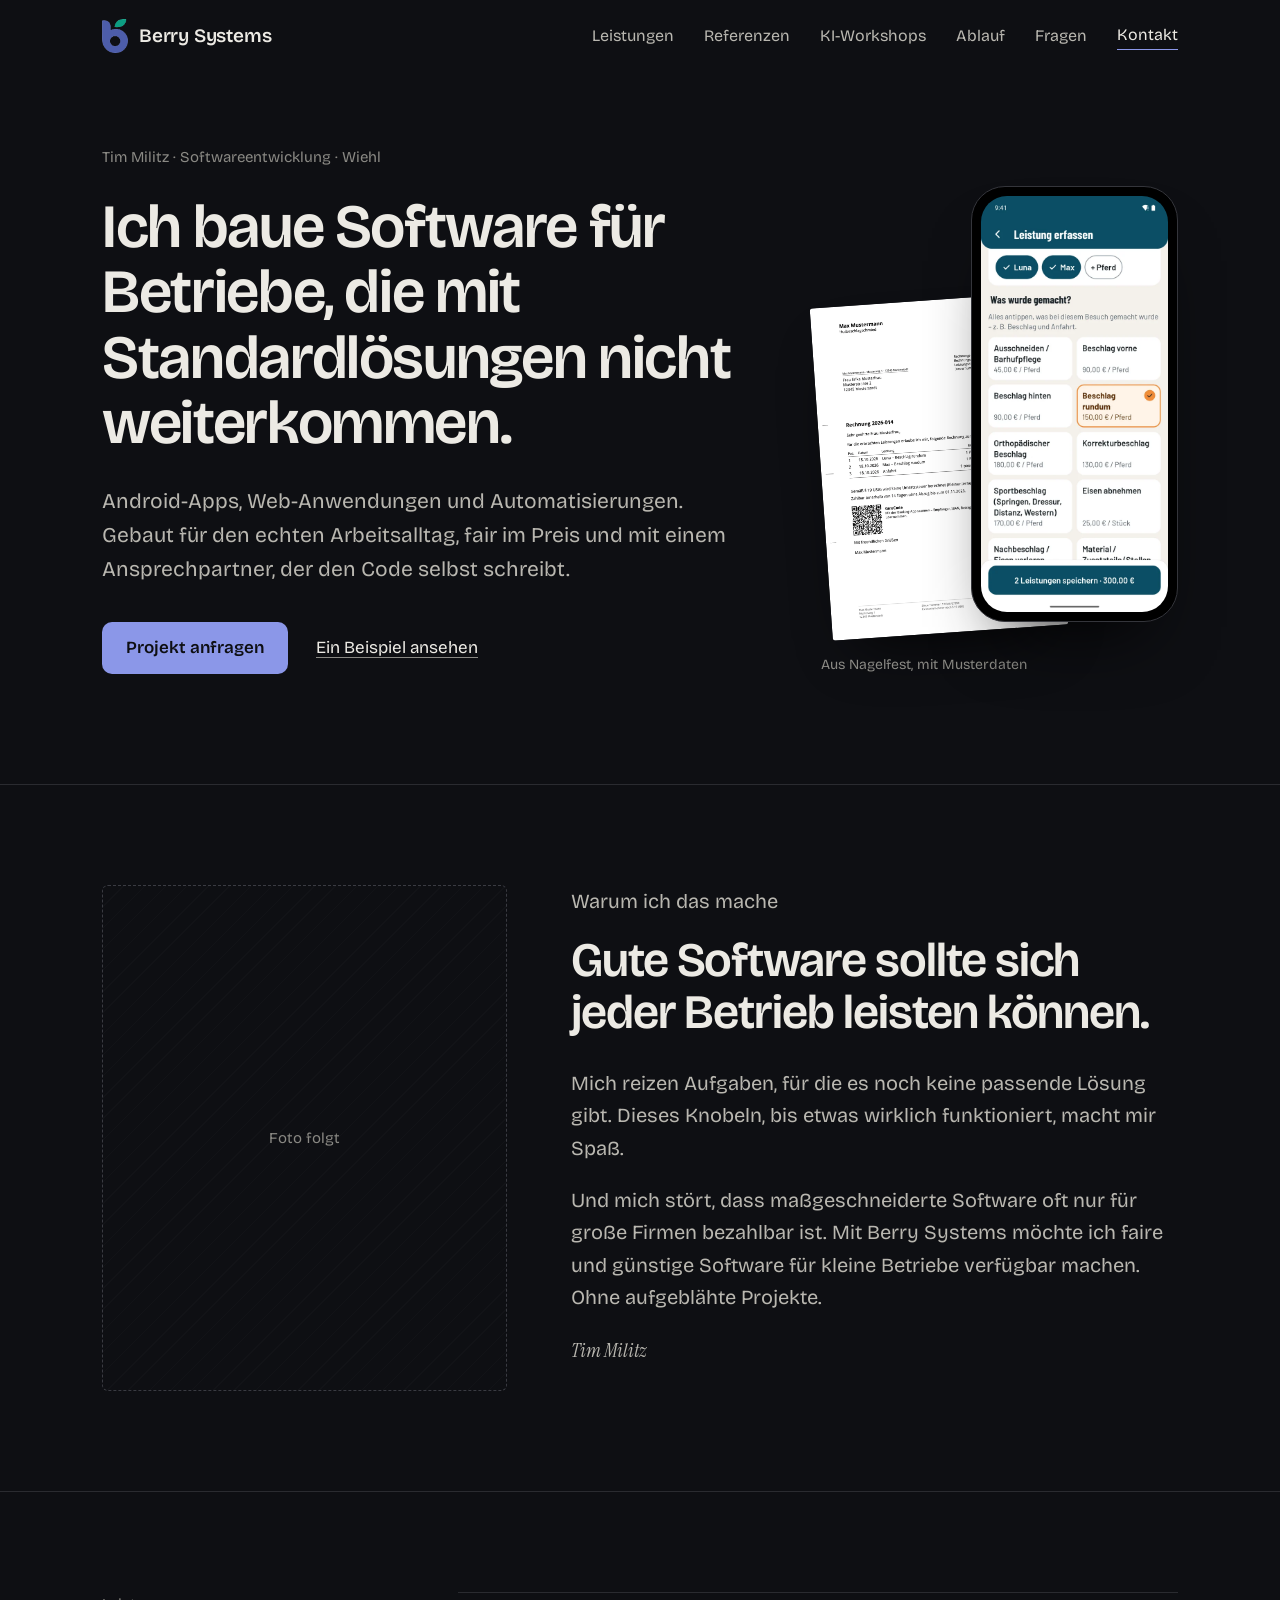
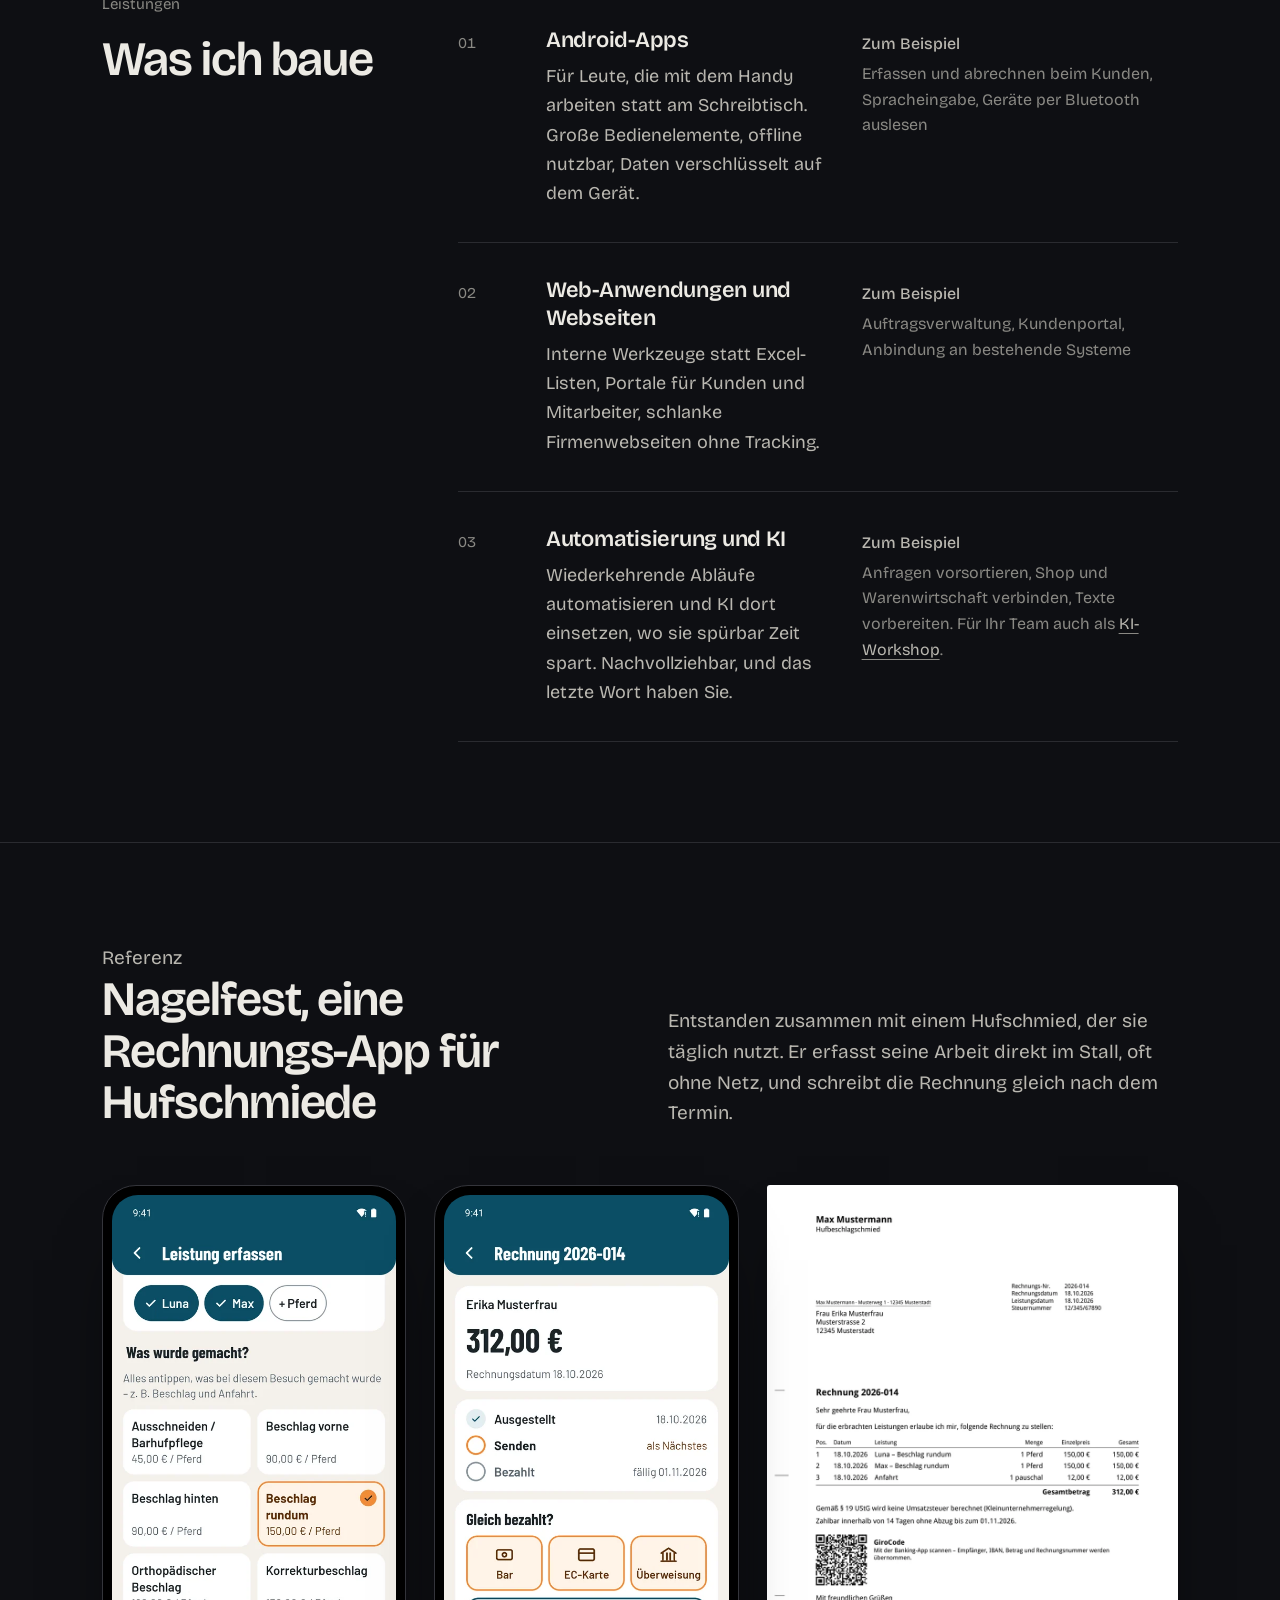
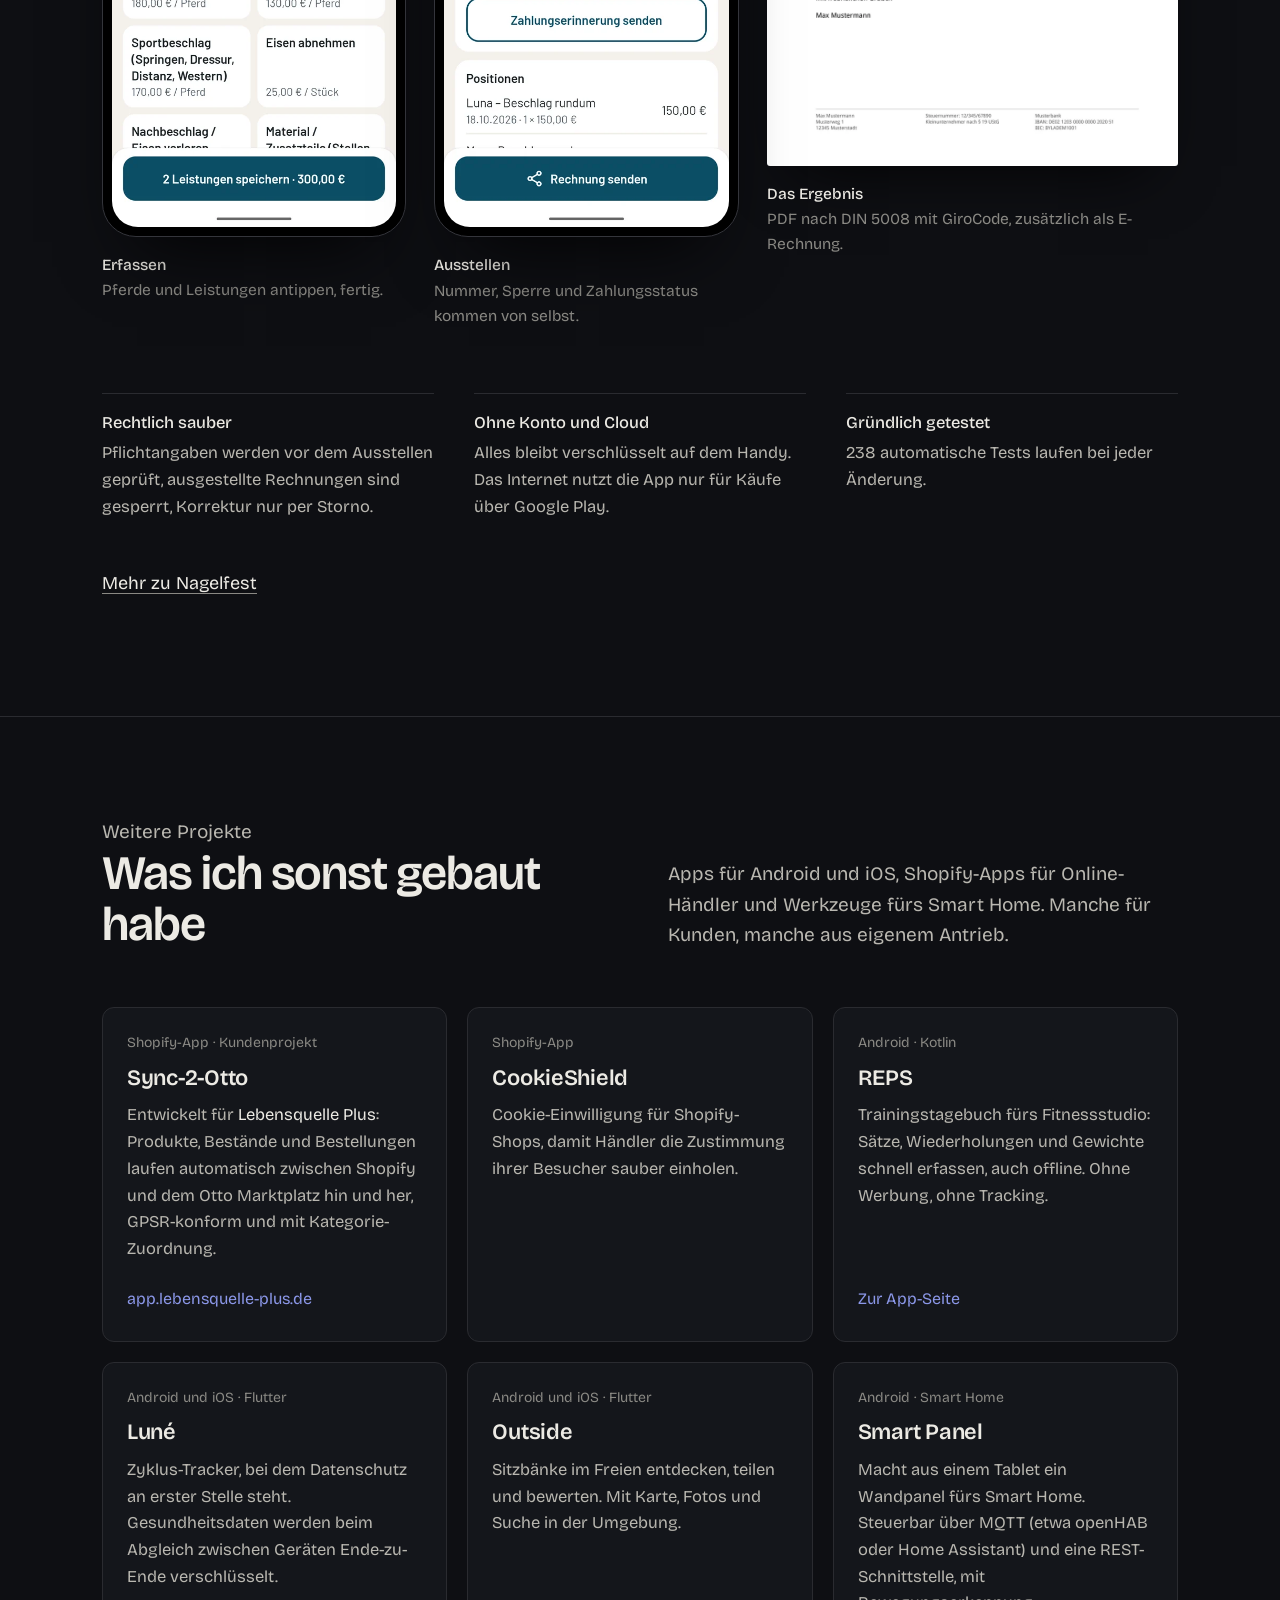
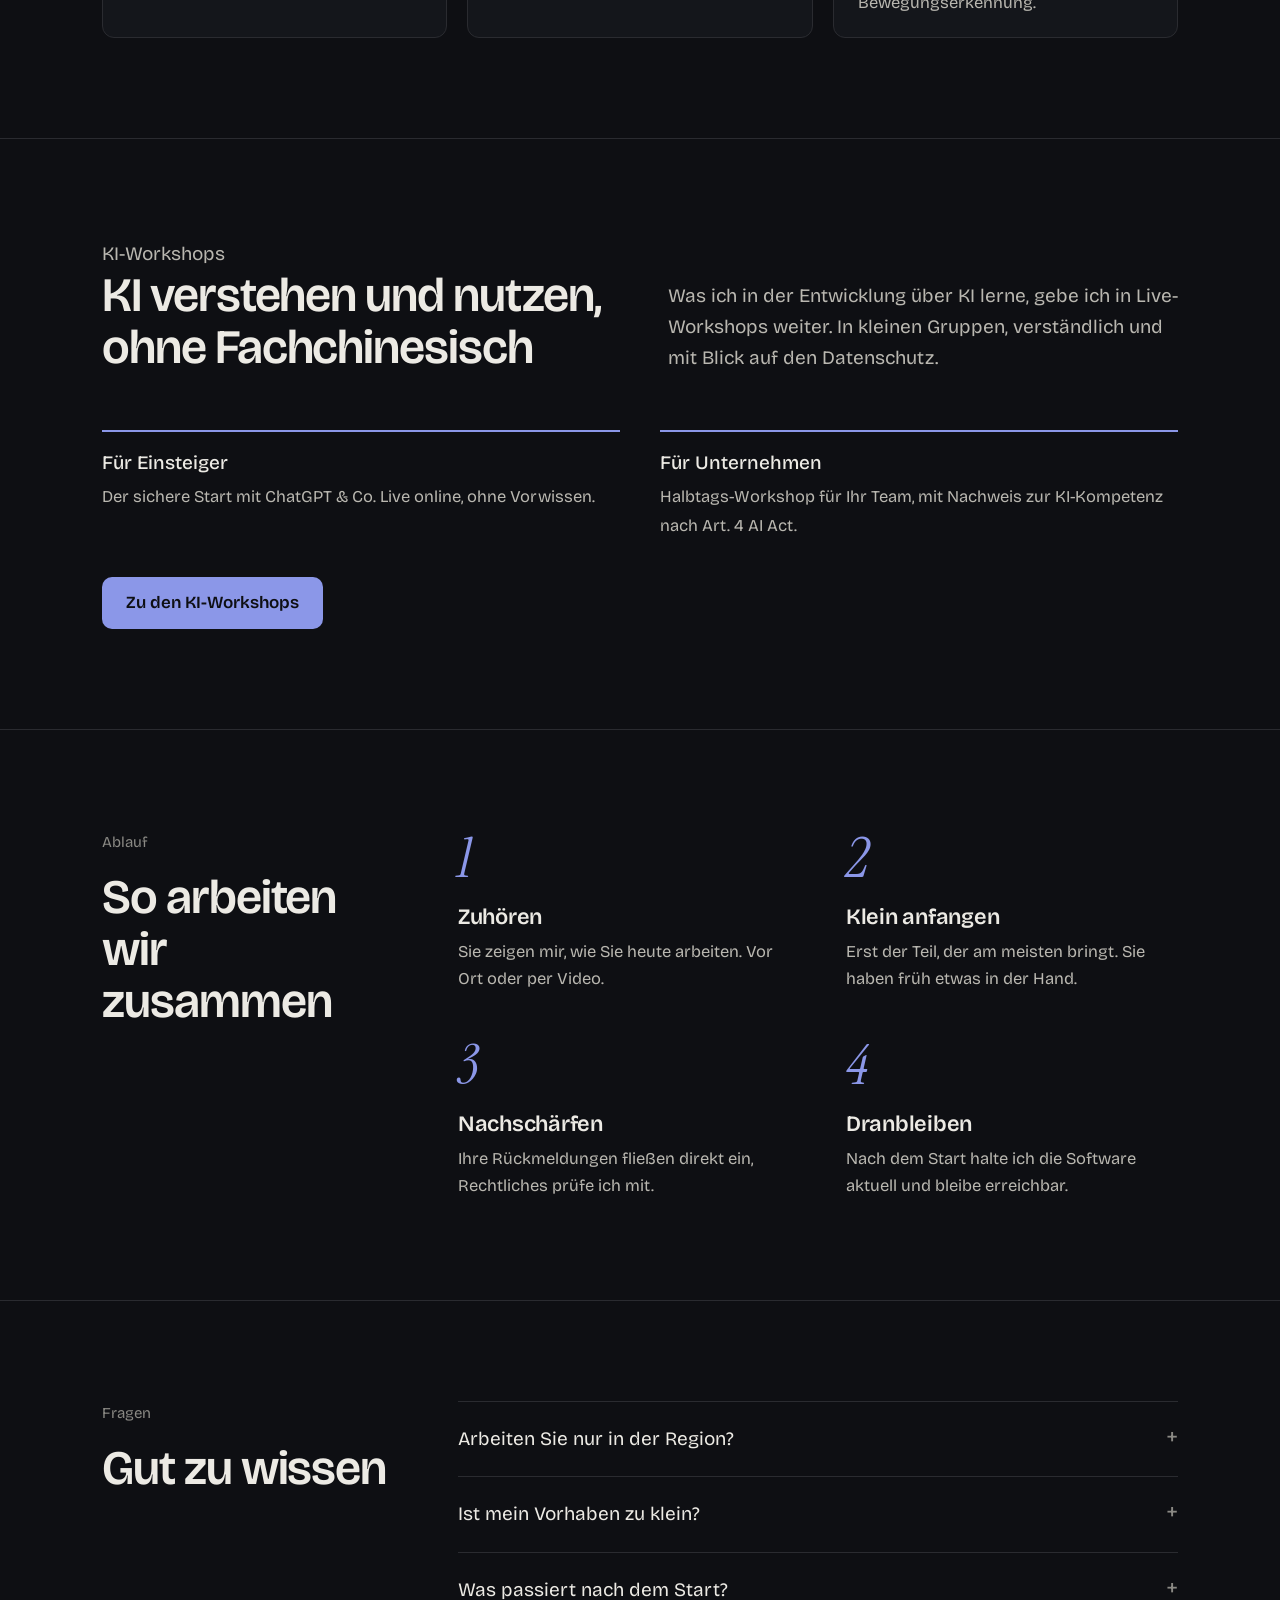
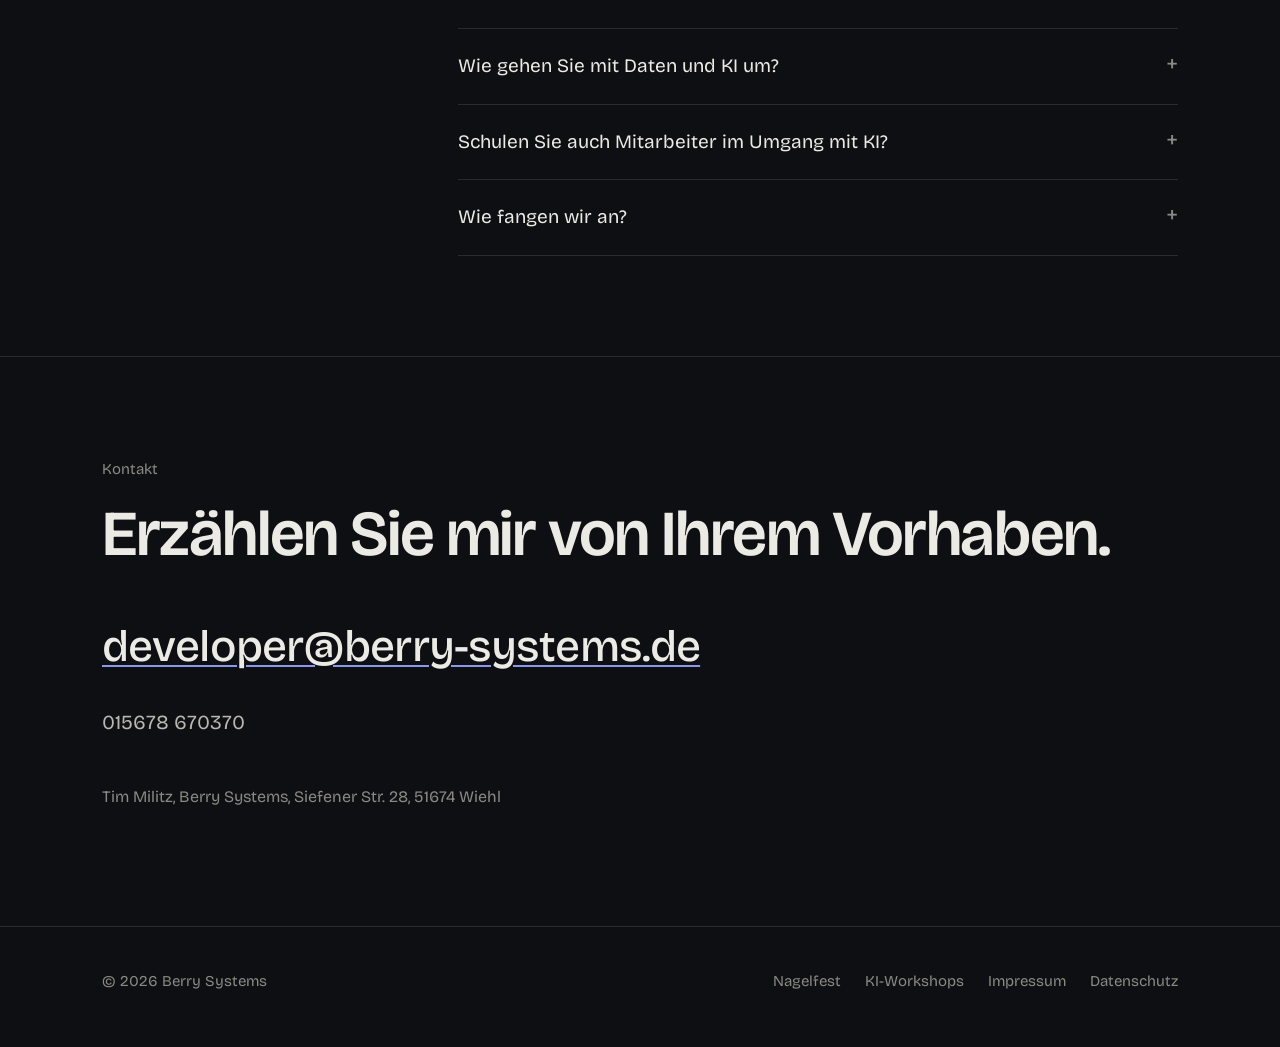
==== commit ae2672c5: "Nagelfest: Rechtstexte für Nagelfest Pro (Käufe über Google Play) Datenschutzerklärung: Internet nur" ====
--- a/index.html
+++ b/index.html
@@ -78,10 +78,8 @@
   </div>
 
   <section id="warum">
-    <div class="wrap why solo">
-      <!-- Foto folgt: wieder einblenden und "solo" oben entfernen, sobald ein Bild da ist.
+    <div class="wrap why">
       <div class="photo-slot reveal" role="img" aria-label="Platz für ein Foto">Foto folgt</div>
-      -->
       <div class="text reveal">
         <p class="label">Warum ich das mache</p>
         <h2>Gute Software sollte sich jeder Betrieb leisten können.</h2>
@@ -147,7 +145,7 @@
       </div>
       <ul class="facts">
         <li class="reveal"><b>Rechtlich sauber</b>Pflichtangaben werden vor dem Ausstellen geprüft, ausgestellte Rechnungen sind gesperrt, Korrektur nur per Storno.</li>
-        <li class="reveal"><b>Ohne Konto und Cloud</b>Alles bleibt verschlüsselt auf dem Handy. Die App hat keinen Internetzugang.</li>
+        <li class="reveal"><b>Ohne Konto und Cloud</b>Alles bleibt verschlüsselt auf dem Handy. Das Internet nutzt die App nur für Käufe über Google Play.</li>
         <li class="reveal"><b>Gründlich getestet</b>238 automatische Tests laufen bei jeder Änderung.</li>
       </ul>
       <p class="ref-more"><a href="nagelfest/">Mehr zu Nagelfest</a></p>
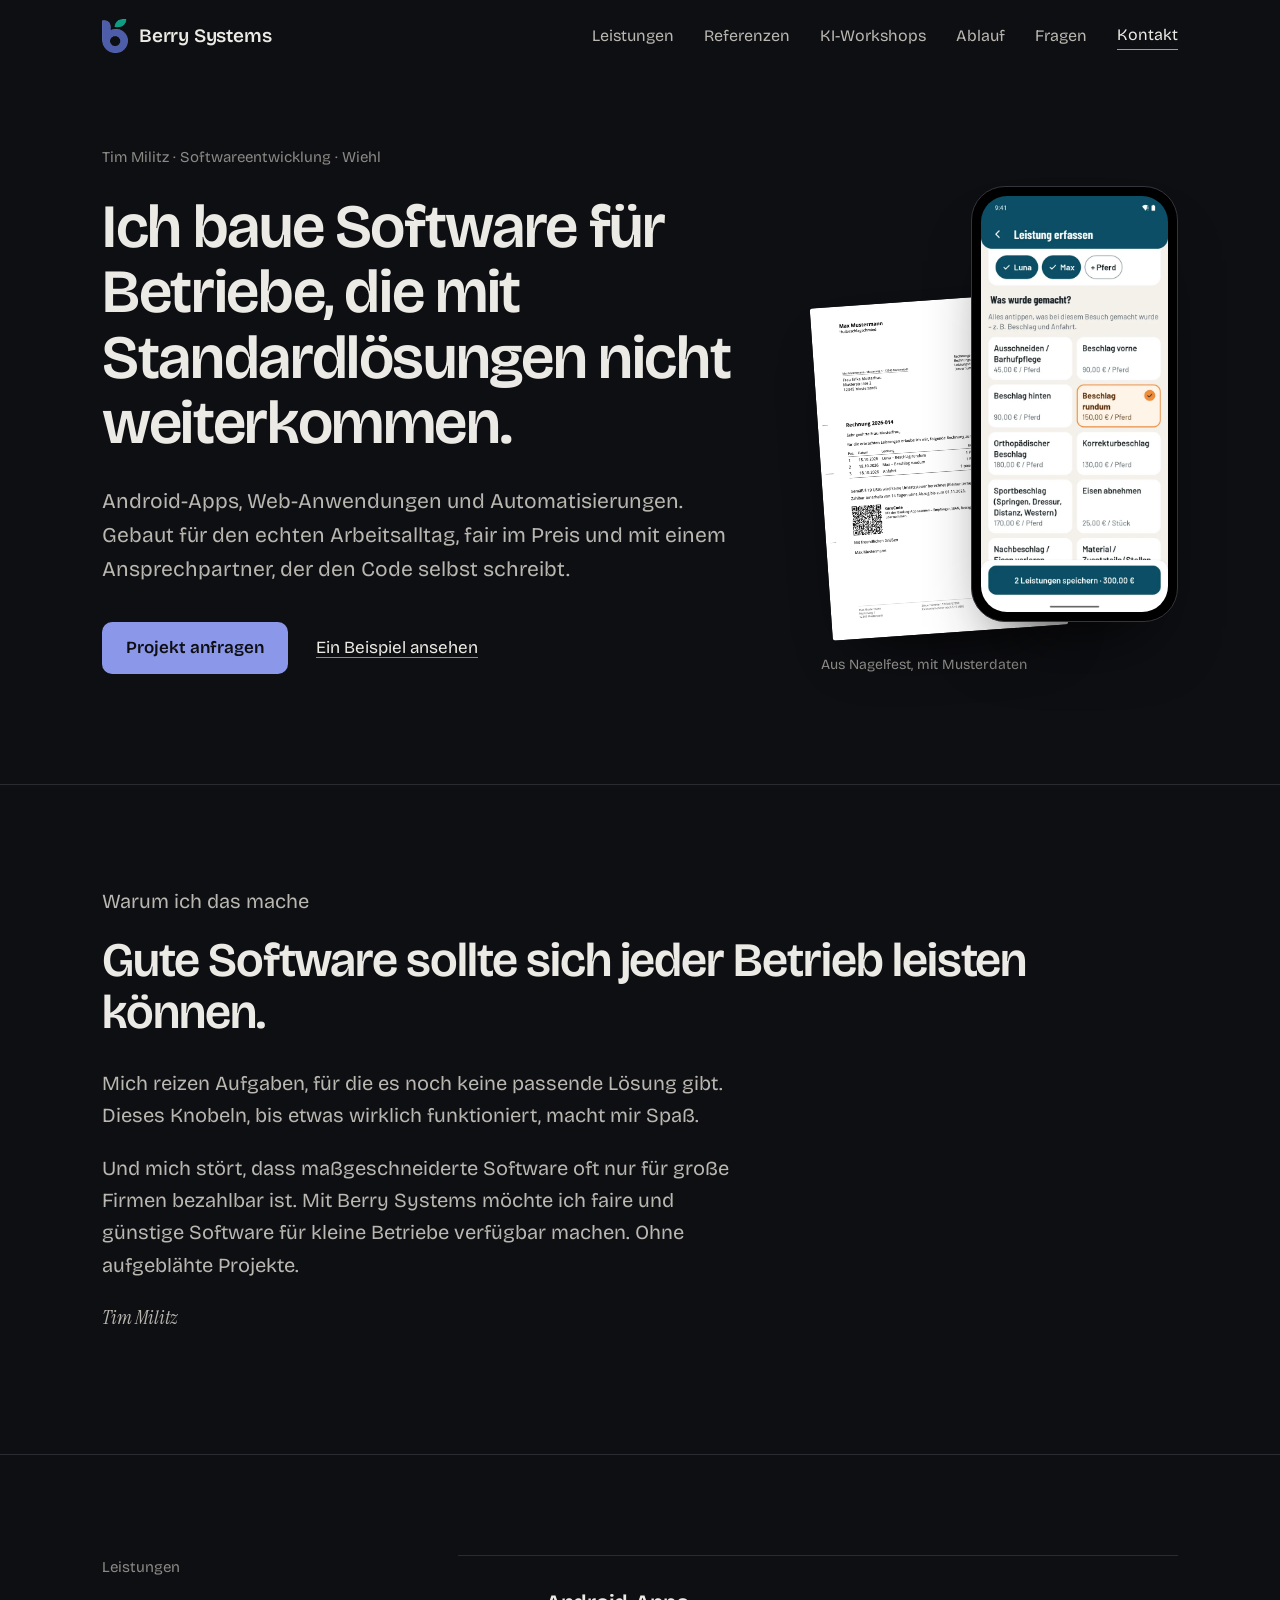
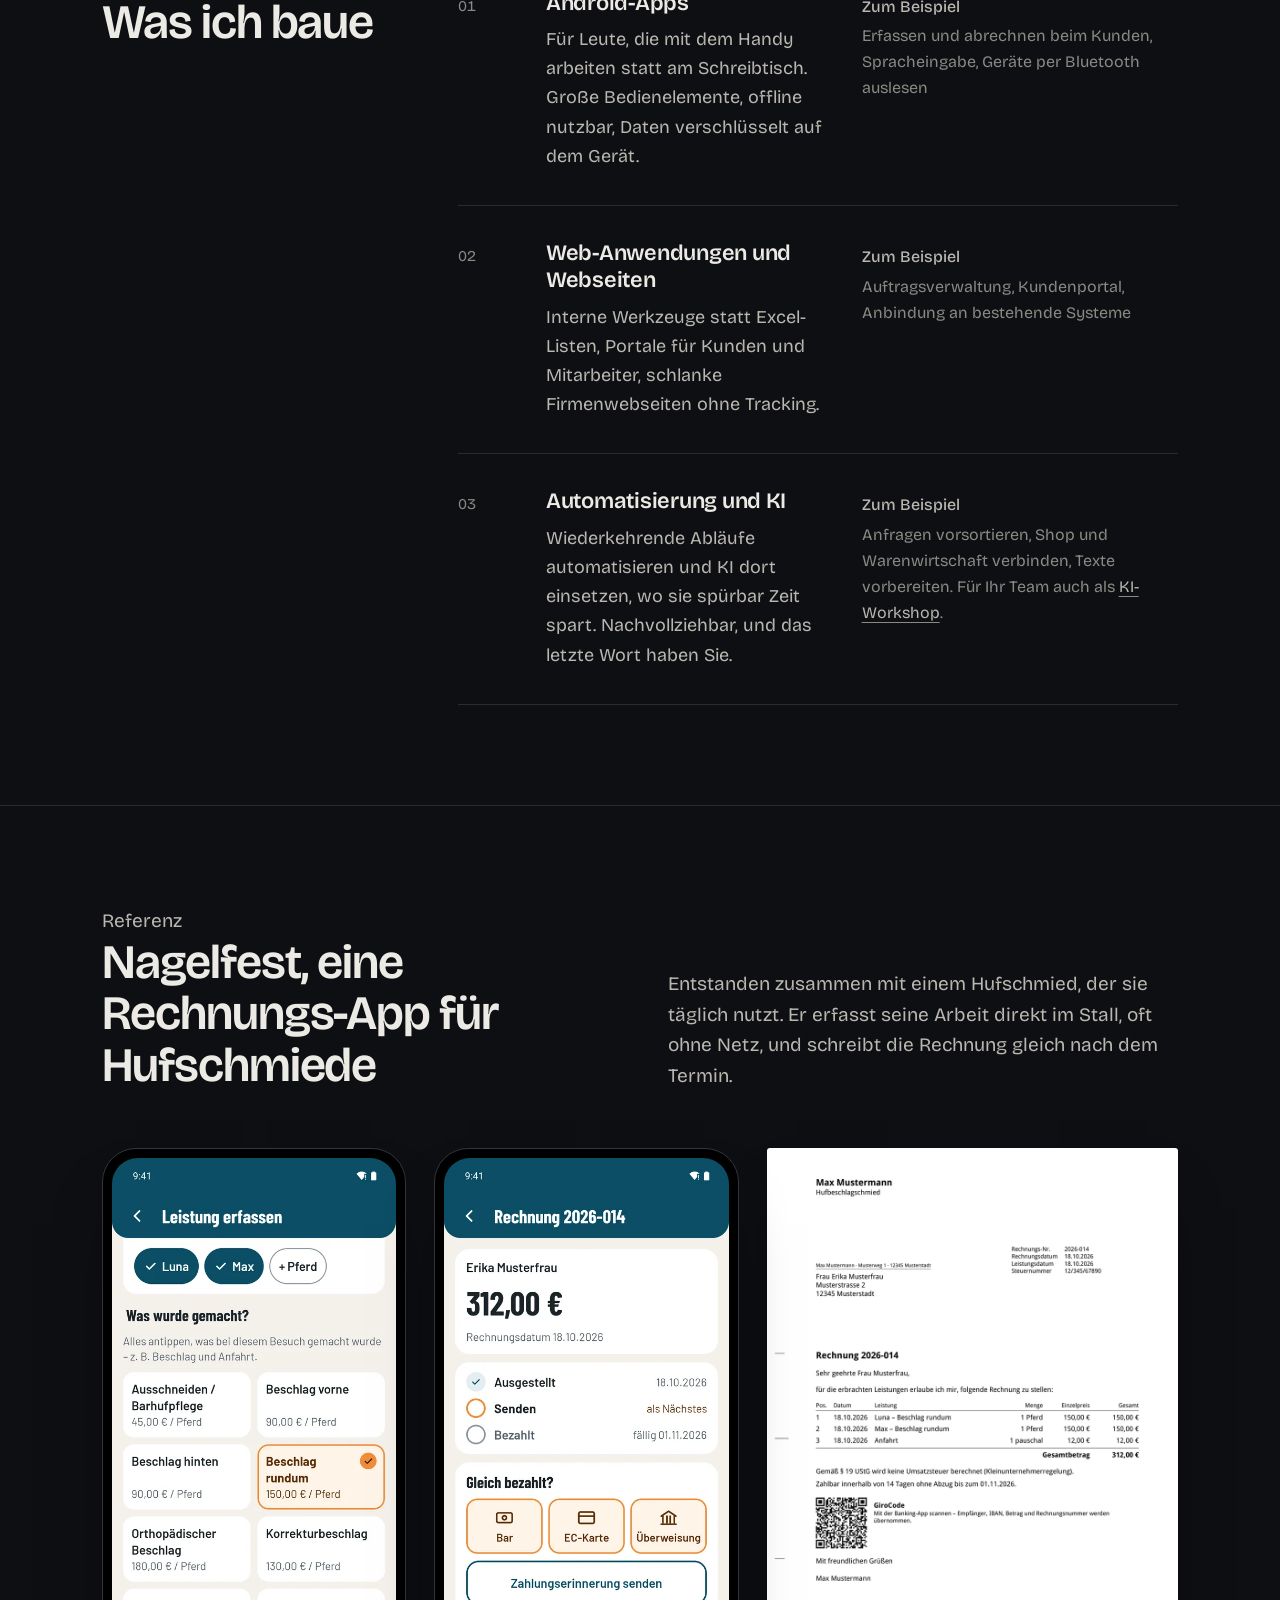
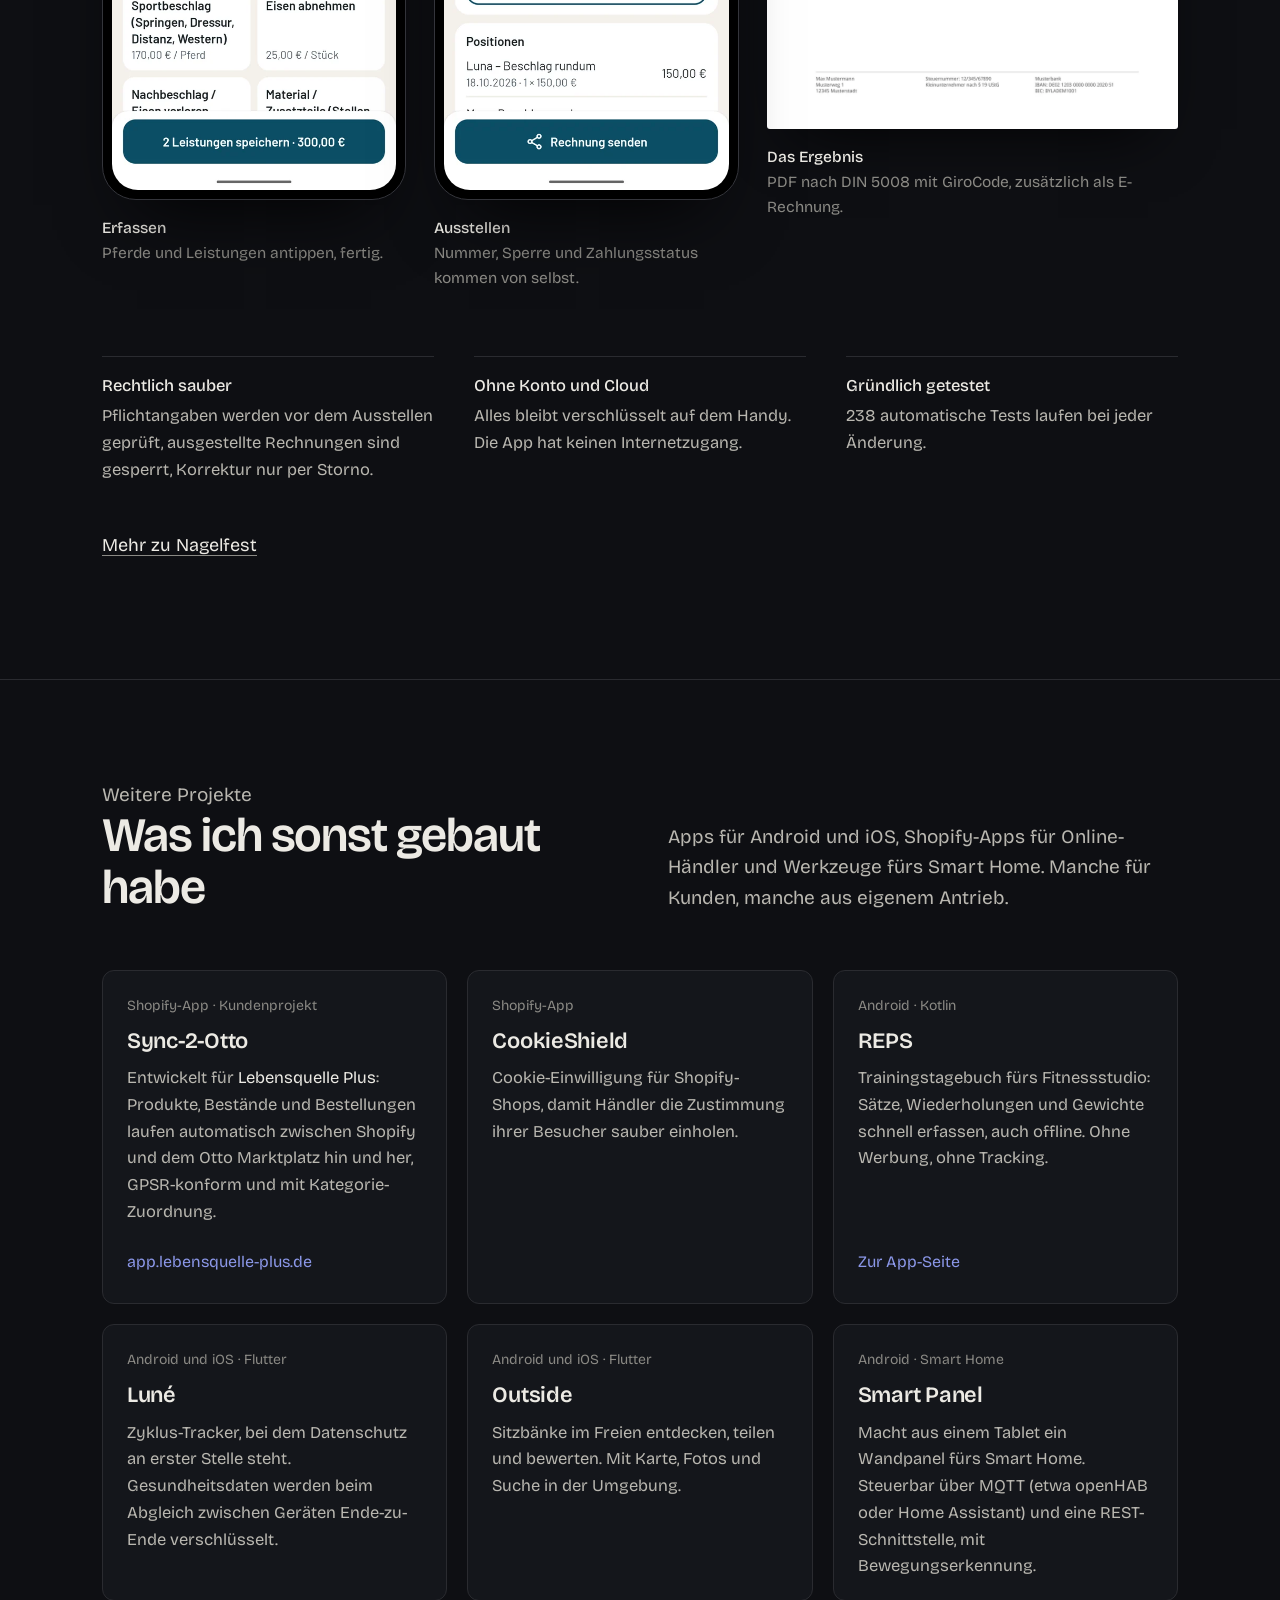
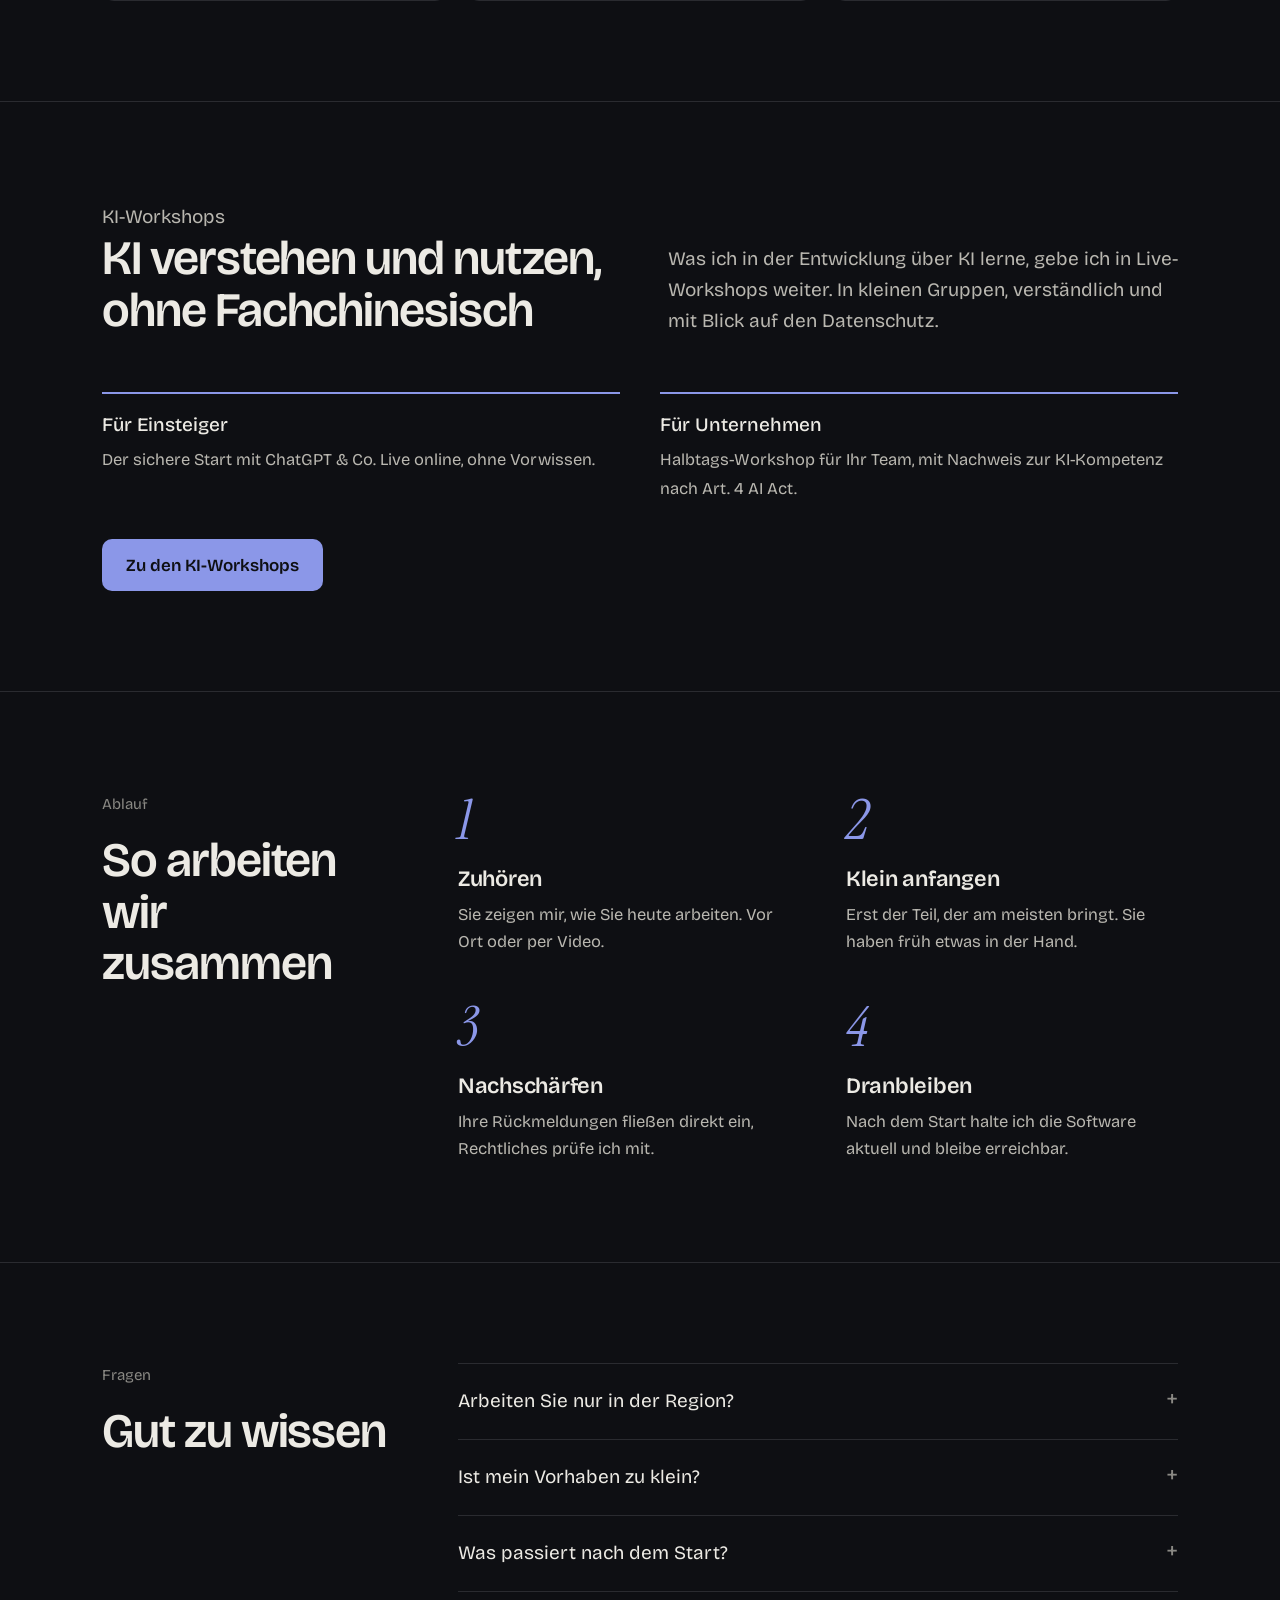
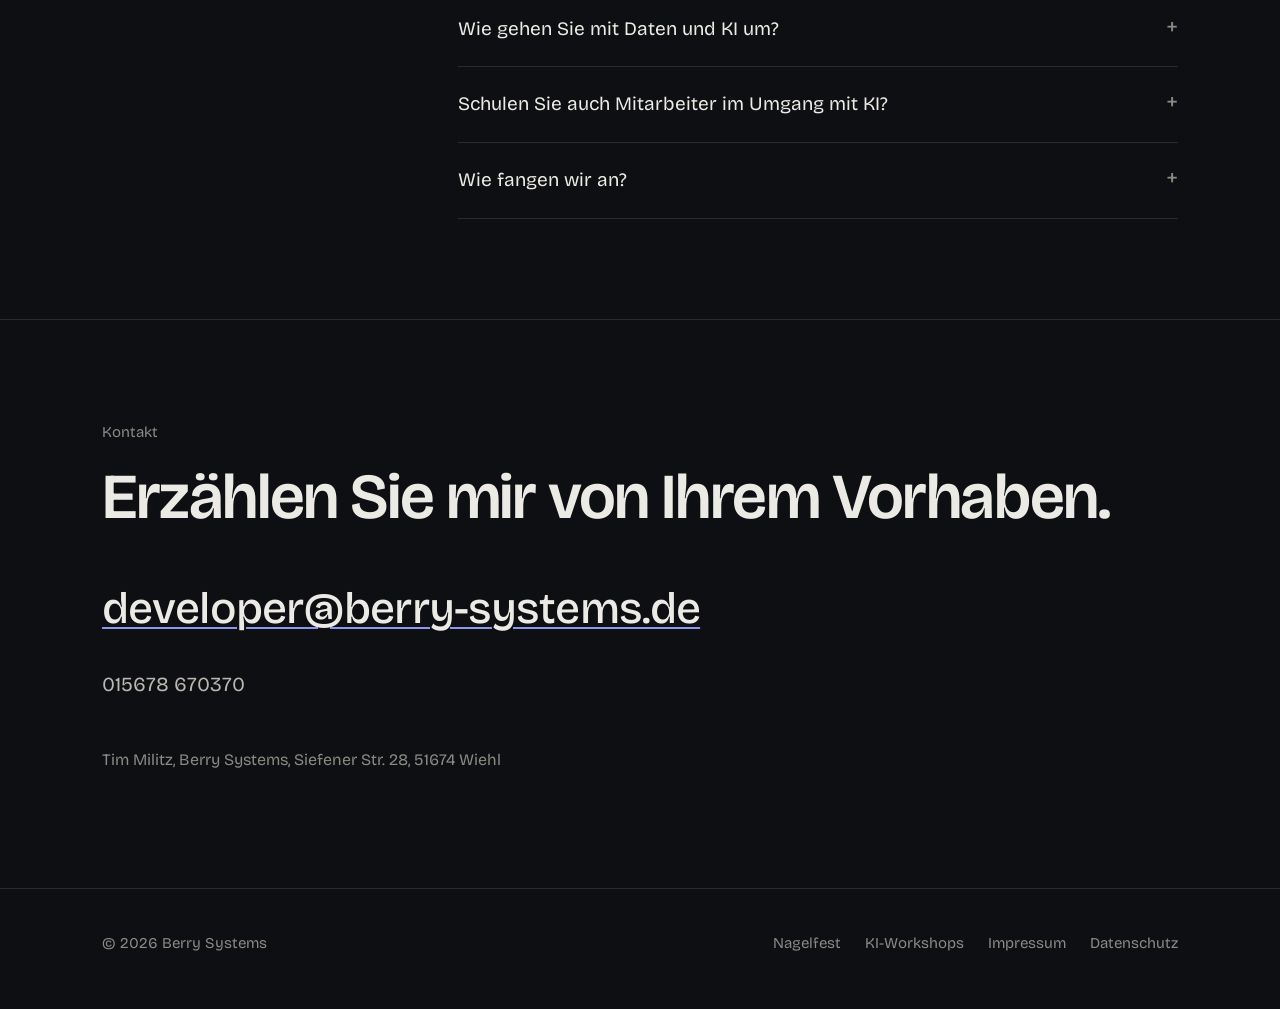
==== commit 1a9b8e3a: "Merge pull request #2 from berrysystems/foto-platzhalter-ausblenden Foto-Platzhalter ausblenden" ====
--- a/index.html
+++ b/index.html
@@ -78,8 +78,10 @@
   </div>
 
   <section id="warum">
-    <div class="wrap why">
+    <div class="wrap why solo">
+      <!-- Foto folgt: wieder einblenden und "solo" oben entfernen, sobald ein Bild da ist.
       <div class="photo-slot reveal" role="img" aria-label="Platz für ein Foto">Foto folgt</div>
+      -->
       <div class="text reveal">
         <p class="label">Warum ich das mache</p>
         <h2>Gute Software sollte sich jeder Betrieb leisten können.</h2>
@@ -145,7 +147,7 @@
       </div>
       <ul class="facts">
         <li class="reveal"><b>Rechtlich sauber</b>Pflichtangaben werden vor dem Ausstellen geprüft, ausgestellte Rechnungen sind gesperrt, Korrektur nur per Storno.</li>
-        <li class="reveal"><b>Ohne Konto und Cloud</b>Alles bleibt verschlüsselt auf dem Handy. Das Internet nutzt die App nur für Käufe über Google Play.</li>
+        <li class="reveal"><b>Ohne Konto und Cloud</b>Alles bleibt verschlüsselt auf dem Handy. Die App hat keinen Internetzugang.</li>
         <li class="reveal"><b>Gründlich getestet</b>238 automatische Tests laufen bei jeder Änderung.</li>
       </ul>
       <p class="ref-more"><a href="nagelfest/">Mehr zu Nagelfest</a></p>
